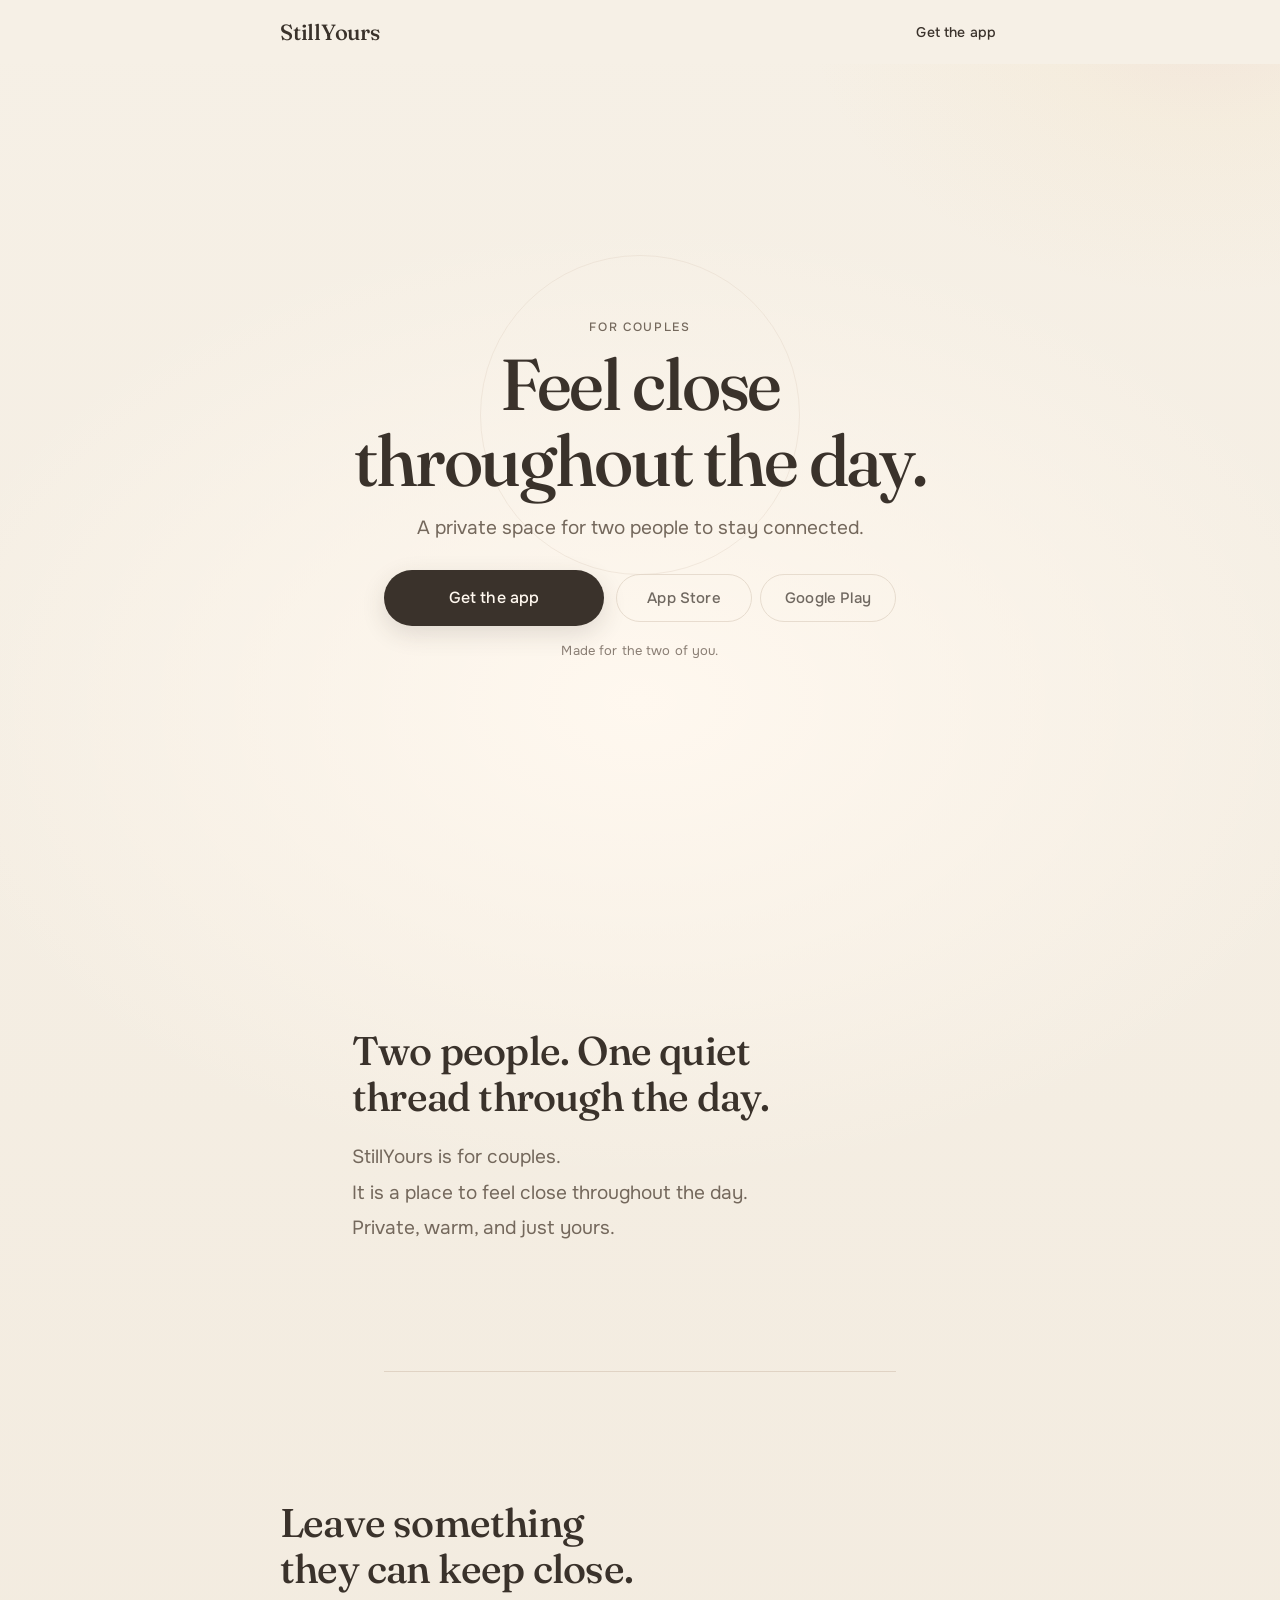
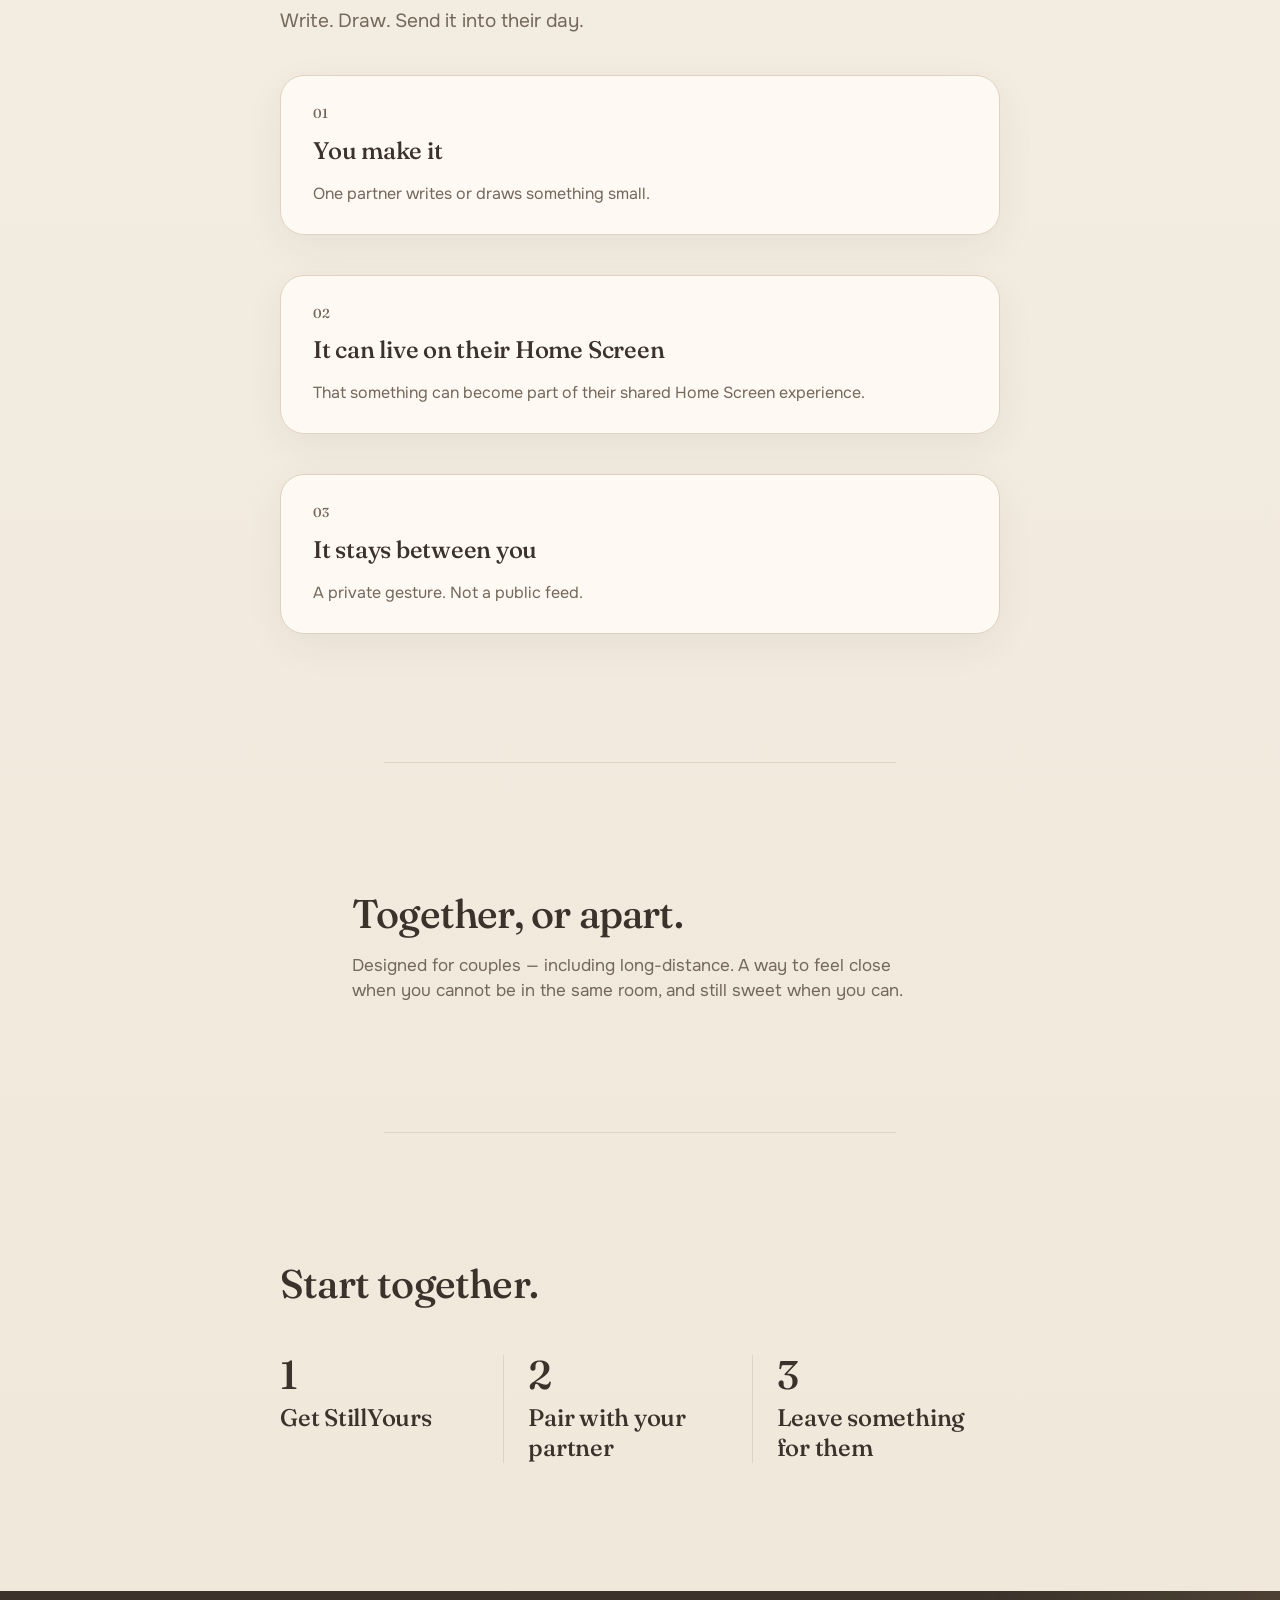
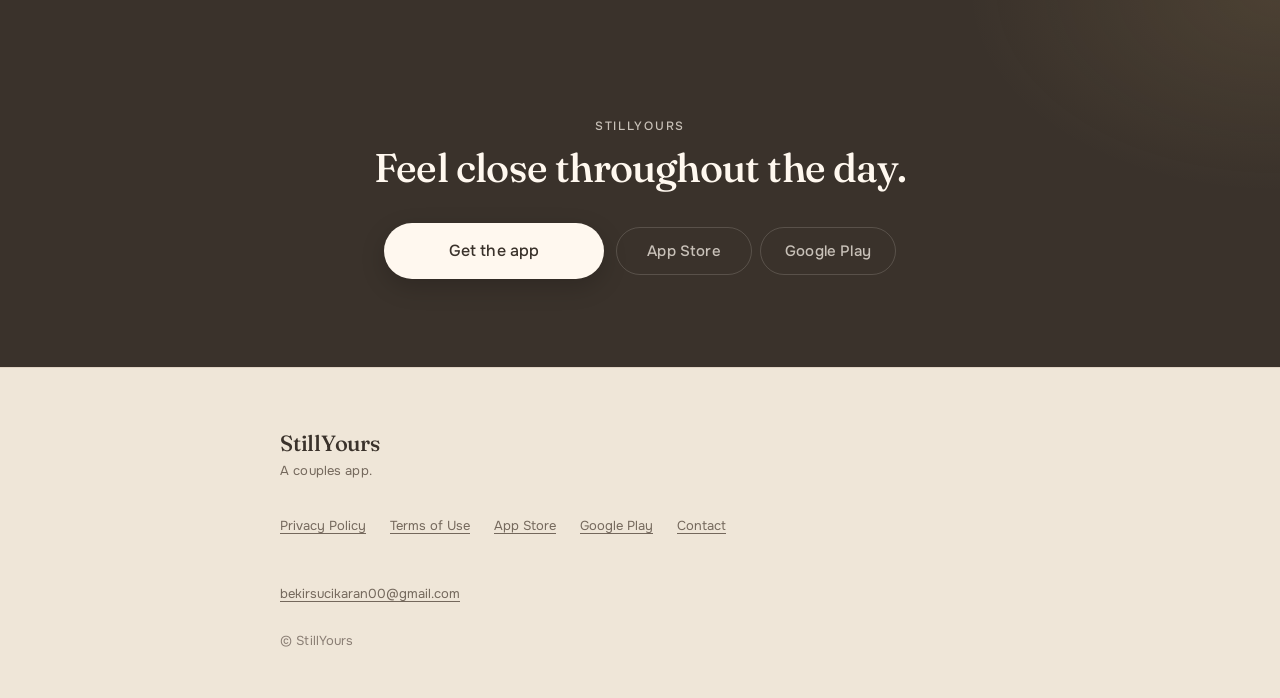
==== index.html @ 68b224dd "Publish the standalone StillYours marketing landing as a static GitHub Pages site. Co-authored-by: C" ====
<!DOCTYPE html>
<html lang="en">
  <head>
    <meta charset="utf-8" />
    <meta
      name="viewport"
      content="width=device-width, initial-scale=1, viewport-fit=cover"
    />
    <title>StillYours — A couples app</title>
    <meta
      name="description"
      content="StillYours is a private space for two people to stay connected throughout the day."
    />
    <link
      rel="canonical"
      href="https://bekirs01.github.io/stillyours-landing/"
    />
    <meta name="robots" content="index,follow" />
    <meta name="theme-color" content="#F6F0E6" />
    <meta property="og:type" content="website" />
    <meta property="og:site_name" content="StillYours" />
    <meta property="og:title" content="StillYours — A couples app" />
    <meta
      property="og:description"
      content="A private space for two people to stay connected throughout the day."
    />
    <meta
      property="og:url"
      content="https://bekirs01.github.io/stillyours-landing/"
    />
    <meta property="og:locale" content="en_US" />
    <meta name="twitter:card" content="summary" />
    <meta name="twitter:title" content="StillYours — A couples app" />
    <meta
      name="twitter:description"
      content="A private space for two people to stay connected throughout the day."
    />
    <link rel="icon" href="data:," />
    <link rel="preconnect" href="https://fonts.googleapis.com" />
    <link rel="preconnect" href="https://fonts.gstatic.com" crossorigin />
    <link
      rel="preload"
      as="style"
      href="https://fonts.googleapis.com/css2?family=Fraunces:opsz,wght@9..144,500;9..144,600&amp;family=Onest:wght@400;500&amp;display=swap"
    />
    <link
      rel="stylesheet"
      href="https://fonts.googleapis.com/css2?family=Fraunces:opsz,wght@9..144,500;9..144,600&amp;family=Onest:wght@400;500&amp;display=swap"
    />
    <link rel="stylesheet" href="./styles.css" />
    <script src="./config.js" defer></script>
    <script src="./script.js" defer></script>
  </head>
  <body>
    <a class="skip-link" href="#main">Skip to content</a>

    <header class="site-header" id="site-header">
      <div class="shell header-inner">
        <a class="wordmark" href="./">StillYours</a>
        <a class="header-cta" id="cta-get-app-header" href="#final-cta"
          >Get the app</a
        >
      </div>
    </header>

    <main id="main">
      <section class="hero" id="hero" aria-labelledby="hero-heading">
        <div class="hero-orbit" aria-hidden="true"></div>
        <div class="shell hero-inner">
          <p class="eyebrow">For couples</p>
          <h1 id="hero-heading">Feel close throughout the day.</h1>
          <p class="hero-support">
            A private space for two people to stay connected.
          </p>
          <div class="hero-cta-cluster">
            <a class="btn btn-primary" id="cta-get-app" href="#final-cta"
              >Get the app</a
            >
            <div class="store-pair" id="hero-store-pair">
              <a
                class="btn btn-store"
                id="cta-app-store"
                data-store="app"
                href="#final-cta"
                aria-label="Download StillYours on the App Store"
                >App Store</a
              >
              <a
                class="btn btn-store"
                id="cta-play-store"
                data-store="play"
                href="#final-cta"
                aria-label="Download StillYours on Google Play"
                >Google Play</a
              >
            </div>
          </div>
          <p class="whisper">Made for the two of you.</p>
        </div>
      </section>

      <section class="section closeness" id="closeness">
        <div class="shell measure">
          <h2>Two people. One quiet thread through the day.</h2>
          <p class="letter-lines">
            <span>StillYours is for couples.</span>
            <span>It is a place to feel close throughout the day.</span>
            <span>Private, warm, and just yours.</span>
          </p>
        </div>
      </section>

      <div class="section-rule" aria-hidden="true"></div>

      <section class="section" id="leaves-a-trace">
        <div class="shell">
          <div class="measure">
            <h2>Leave something they can keep close.</h2>
            <p class="section-support">Write. Draw. Send it into their day.</p>
          </div>
          <div class="card-stack">
            <article class="card">
              <p class="card-index">01</p>
              <h3>You make it</h3>
              <p>One partner writes or draws something small.</p>
            </article>
            <article class="card">
              <p class="card-index">02</p>
              <h3>It can live on their Home Screen</h3>
              <p>
                That something can become part of their shared Home Screen
                experience.
              </p>
            </article>
            <article class="card card-private">
              <p class="card-index">03</p>
              <h3>It stays between you</h3>
              <p>A private gesture. Not a public feed.</p>
            </article>
          </div>
        </div>
      </section>

      <div class="section-rule" aria-hidden="true"></div>

      <section class="section" id="together-or-apart">
        <div class="shell measure">
          <h2>Together, or apart.</h2>
          <p class="section-copy">
            Designed for couples — including long-distance. A way to feel close
            when you cannot be in the same room, and still sweet when you can.
          </p>
        </div>
      </section>

      <div class="section-rule" aria-hidden="true"></div>

      <section class="section" id="start-together">
        <div class="shell">
          <h2>Start together.</h2>
          <ol class="steps">
            <li>
              <span class="step-num">1</span>
              <span class="step-text">Get StillYours</span>
            </li>
            <li>
              <span class="step-num">2</span>
              <span class="step-text">Pair with your partner</span>
            </li>
            <li>
              <span class="step-num">3</span>
              <span class="step-text">Leave something for them</span>
            </li>
          </ol>
        </div>
      </section>

      <section class="final-cta" id="final-cta">
        <div class="shell final-inner">
          <p class="eyebrow eyebrow-on-ink">StillYours</p>
          <h2>Feel close throughout the day.</h2>
          <div class="hero-cta-cluster">
            <a class="btn btn-primary btn-on-ink" id="cta-get-app-final" href="#hero-store-pair"
              >Get the app</a
            >
            <div class="store-pair">
              <a
                class="btn btn-store btn-store-on-ink"
                id="cta-app-store-final"
                data-store="app"
                href="#final-cta"
                aria-label="Download StillYours on the App Store"
                >App Store</a
              >
              <a
                class="btn btn-store btn-store-on-ink"
                id="cta-play-store-final"
                data-store="play"
                href="#final-cta"
                aria-label="Download StillYours on Google Play"
                >Google Play</a
              >
            </div>
          </div>
        </div>
      </section>
    </main>

    <footer class="site-footer" id="site-footer">
      <div class="shell footer-inner">
        <p class="wordmark footer-wordmark">StillYours</p>
        <p class="footer-caption">A couples app.</p>
        <nav class="footer-nav" aria-label="Legal and store">
          <a
            href="https://zsqymapyvbixurbrzjvq.supabase.co/functions/v1/privacy"
            rel="noopener noreferrer"
            >Privacy Policy</a
          >
          <a
            href="https://zsqymapyvbixurbrzjvq.supabase.co/functions/v1/terms"
            rel="noopener noreferrer"
            >Terms of Use</a
          >
          <a
            data-store="app"
            href="#final-cta"
            aria-label="Download StillYours on the App Store"
            >App Store</a
          >
          <a
            data-store="play"
            href="#final-cta"
            aria-label="Download StillYours on Google Play"
            >Google Play</a
          >
          <a href="mailto:bekirsucikaran00@gmail.com">Contact</a>
        </nav>
        <p class="footer-contact">
          <a href="mailto:bekirsucikaran00@gmail.com"
            >bekirsucikaran00@gmail.com</a
          >
        </p>
        <p class="footer-copy">© StillYours</p>
      </div>
    </footer>
  </body>
</html>
---- styles.css ----
/* StillYours landing — typography-led, static, mobile-first. */

:root {
  --paper: #f6f0e6;
  --paper-deep: #efe6d8;
  --paper-light: #fffbf5;
  --ink: #3a322b;
  --ink-soft: #74685c;
  --whisper: #8a7e74;
  --line: #e0d3c4;
  --gold: #e8c27a;
  --clay: #d07e70;
  --sage: #b7c9a8;
  --on-ink: #fff8ef;
  --serif: "Fraunces", "Iowan Old Style", Palatino, "Palatino Linotype", Georgia, serif;
  --sans: "Onest", ui-sans-serif, system-ui, -apple-system, "Segoe UI", sans-serif;
  --shell: 720px;
  --measure: 36em;
  --gutter: 20px;
  --touch: 44px;
}

*,
*::before,
*::after {
  box-sizing: border-box;
}

html {
  color-scheme: only light;
  -webkit-text-size-adjust: 100%;
  text-size-adjust: 100%;
}

html,
body {
  margin: 0;
  padding: 0;
  max-width: 100%;
  overflow-x: hidden;
}

body {
  font-family: var(--sans);
  font-weight: 400;
  font-size: 16px;
  line-height: 1.5;
  color: var(--ink);
  background-color: var(--paper);
  background-image:
    radial-gradient(80vw 52vw at 50% 18%, #fff8ef 0%, rgba(255, 248, 239, 0) 72%),
    radial-gradient(46vw 34vw at 94% 0%, rgba(208, 126, 112, 0.1) 0%, rgba(232, 194, 122, 0.07) 28%, transparent 68%),
    linear-gradient(180deg, var(--paper) 0%, var(--paper-deep) 100%);
  background-attachment: scroll;
  min-height: 100svh;
}

img,
svg {
  max-width: 100%;
}

a {
  color: var(--ink);
}

a:hover {
  color: var(--ink);
}

:focus {
  outline: 2px solid var(--gold);
  outline-offset: 3px;
}

:focus:not(:focus-visible) {
  outline: none;
}

:focus-visible {
  outline: 2px solid var(--gold);
  outline-offset: 3px;
}

.btn-primary:focus-visible,
.btn-on-ink:focus-visible {
  outline: 2px solid var(--gold);
  outline-offset: 3px;
}

.skip-link {
  position: absolute;
  left: var(--gutter);
  top: 8px;
  transform: translateY(-160%);
  background: var(--ink);
  color: var(--on-ink);
  padding: 8px 12px;
  z-index: 30;
  font-family: var(--sans);
  font-size: 14px;
  font-weight: 500;
  text-decoration: none;
  border-radius: 999px;
}

.skip-link:focus,
.skip-link:focus-visible {
  transform: none;
}

.shell {
  width: min(100% - (var(--gutter) * 2), var(--shell));
  margin-inline: auto;
}

.measure {
  max-width: var(--measure);
}

.site-header {
  position: sticky;
  top: 0;
  z-index: 10;
  height: calc(56px + env(safe-area-inset-top, 0px));
  padding-top: env(safe-area-inset-top, 0px);
  background: var(--paper);
  border-bottom: 1px solid transparent;
}

html.is-scrolled .site-header {
  border-bottom-color: rgba(224, 211, 196, 0.4);
}

.header-inner {
  display: flex;
  align-items: center;
  justify-content: space-between;
  height: 56px;
}

.wordmark {
  font-family: var(--serif);
  font-weight: 500;
  font-size: 20px;
  line-height: 1;
  letter-spacing: -0.01em;
  color: var(--ink);
  text-decoration: none;
  font-optical-sizing: auto;
}

.header-cta {
  display: inline-flex;
  align-items: center;
  justify-content: center;
  min-height: var(--touch);
  min-width: var(--touch);
  padding: 8px 4px;
  font-family: var(--sans);
  font-size: 14px;
  font-weight: 500;
  letter-spacing: 0.01em;
  color: var(--ink);
  text-decoration: none;
}

.header-cta:hover {
  text-decoration: underline;
  text-underline-offset: 4px;
}

.hero {
  position: relative;
  display: flex;
  align-items: center;
  justify-content: center;
  min-height: max(560px, calc(100svh - 56px - env(safe-area-inset-top, 0px)));
  padding-top: 32px;
  padding-bottom: max(24px, env(safe-area-inset-bottom));
}

.hero-orbit {
  position: absolute;
  width: 320px;
  height: 320px;
  left: calc(50% - 160px);
  top: calc(42% - 160px);
  border: 1px solid rgba(224, 211, 196, 0.4);
  border-radius: 50%;
  pointer-events: none;
  z-index: 0;
}

.hero-inner {
  position: relative;
  z-index: 1;
  max-width: 22.5rem;
  text-align: center;
}

.eyebrow {
  margin: 0 0 12px;
  font-family: var(--sans);
  font-size: 12px;
  font-weight: 500;
  line-height: 1.2;
  letter-spacing: 0.14em;
  text-transform: uppercase;
  color: var(--ink-soft);
}

.hero h1 {
  margin: 0;
  font-family: var(--serif);
  font-weight: 500;
  font-size: 40px;
  line-height: 1.06;
  letter-spacing: -0.03em;
  font-optical-sizing: auto;
  text-wrap: balance;
}

.hero-support {
  margin: 16px 0 0;
  font-size: 17px;
  line-height: 1.45;
  color: var(--ink-soft);
}

.hero-cta-cluster {
  display: flex;
  flex-direction: column;
  align-items: stretch;
  gap: 10px;
  margin-top: 28px;
}

.btn {
  display: inline-flex;
  align-items: center;
  justify-content: center;
  min-height: 48px;
  padding: 12px 20px;
  border-radius: 999px;
  text-decoration: none;
  font-family: var(--sans);
  font-size: 16px;
  font-weight: 500;
  letter-spacing: 0.01em;
  border: 1px solid transparent;
  text-align: center;
  touch-action: manipulation;
}

.btn-primary {
  min-height: 52px;
  width: 100%;
  background: var(--ink);
  color: var(--on-ink);
  box-shadow: 0 8px 24px rgba(58, 50, 43, 0.14);
}

.btn-primary:hover,
.btn-primary:focus-visible {
  color: var(--on-ink);
}

.btn-primary:active {
  background: #2e2822;
}

.btn-on-ink {
  background: var(--on-ink);
  color: var(--ink);
  box-shadow: 0 8px 24px rgba(0, 0, 0, 0.18);
}

.btn-on-ink:hover,
.btn-on-ink:focus-visible {
  color: var(--ink);
}

.btn-on-ink:active {
  background: #efe6d8;
}

.btn-store {
  background: transparent;
  color: var(--ink);
  border-color: var(--line);
  font-size: 15px;
  min-height: 48px;
}

.btn-store:hover,
.btn-store:focus-visible {
  color: var(--ink);
  border-color: var(--ink);
}

.btn-store-on-ink {
  color: var(--on-ink);
  border-color: rgba(255, 248, 239, 0.22);
}

.btn-store-on-ink:hover,
.btn-store-on-ink:focus-visible {
  color: var(--on-ink);
  border-color: rgba(255, 248, 239, 0.55);
}

.btn[aria-disabled="true"] {
  cursor: not-allowed;
  opacity: 0.72;
}

.store-pair {
  display: grid;
  grid-template-columns: 1fr 1fr;
  gap: 8px;
  width: 100%;
}

.whisper {
  margin: 16px 0 0;
  font-size: 13px;
  line-height: 1.4;
  letter-spacing: 0.01em;
  color: var(--whisper);
}

.section {
  padding: 88px 0;
}

.section h2,
.final-cta h2 {
  margin: 0;
  font-family: var(--serif);
  font-weight: 500;
  font-size: 30px;
  line-height: 1.15;
  letter-spacing: -0.02em;
  font-optical-sizing: auto;
  text-wrap: balance;
}

.section-support {
  margin: 16px 0 0;
  font-size: 17px;
  line-height: 1.45;
  color: var(--ink-soft);
}

.section-copy {
  margin: 16px 0 0;
  font-size: 16px;
  line-height: 1.5;
  color: var(--ink-soft);
  max-width: 45em;
}

.letter-lines {
  margin: 24px 0 0;
  font-size: 17px;
  line-height: 1.45;
  color: var(--ink-soft);
}

.letter-lines span {
  display: block;
}

.letter-lines span + span {
  margin-top: 8px;
}

.section-rule {
  width: min(40%, var(--shell));
  height: 1px;
  margin: 0 auto;
  background: var(--line);
}

.card-stack {
  display: flex;
  flex-direction: column;
  gap: 40px;
  margin-top: 40px;
}

.card {
  background: rgba(255, 251, 245, 0.92);
  border: 1px solid var(--line);
  border-radius: 24px;
  padding: 24px;
  box-shadow: 0 12px 40px rgba(58, 50, 43, 0.06);
}

.card-private {
  border-color: color-mix(in srgb, var(--line) 85%, var(--sage) 15%);
}

.card-index {
  margin: 0;
  font-family: var(--serif);
  font-size: 13px;
  font-weight: 500;
  color: var(--ink-soft);
}

.card h3 {
  margin: 12px 0 0;
  font-family: var(--serif);
  font-weight: 500;
  font-size: 22px;
  line-height: 1.25;
  letter-spacing: -0.01em;
}

.card p:not(.card-index) {
  margin: 16px 0 0;
  font-size: 16px;
  line-height: 1.5;
  color: var(--ink-soft);
}

.steps {
  list-style: none;
  margin: 40px 0 0;
  padding: 0;
  display: flex;
  flex-direction: column;
  gap: 32px;
}

.steps li {
  display: flex;
  flex-direction: column;
  gap: 8px;
}

.step-num {
  font-family: var(--serif);
  font-size: 40px;
  font-weight: 500;
  line-height: 1;
  letter-spacing: -0.03em;
  color: var(--ink);
}

.step-text {
  font-family: var(--serif);
  font-size: 22px;
  font-weight: 500;
  line-height: 1.25;
  letter-spacing: -0.01em;
}

.final-cta {
  background:
    radial-gradient(28rem 18rem at 100% 0%, rgba(232, 194, 122, 0.1), transparent 70%),
    var(--ink);
  color: var(--on-ink);
  padding: 88px 0 64px;
}

.final-inner {
  max-width: 22.5rem;
  text-align: center;
}

.eyebrow-on-ink {
  color: rgba(255, 248, 239, 0.72);
}

.final-cta h2 {
  color: var(--on-ink);
}

.final-cta .hero-cta-cluster {
  margin-top: 32px;
}

.site-footer {
  background: var(--paper-deep);
  border-top: 1px solid var(--line);
  padding: 64px 0 calc(48px + env(safe-area-inset-bottom));
}

.footer-inner {
  display: flex;
  flex-direction: column;
  align-items: flex-start;
  text-align: left;
}

.footer-wordmark {
  margin: 0;
}

.footer-caption {
  margin: 8px 0 0;
  font-size: 13px;
  line-height: 1.4;
  letter-spacing: 0.01em;
  color: var(--ink-soft);
}

.footer-nav {
  display: flex;
  flex-direction: column;
  gap: 8px;
  margin-top: 24px;
}

.footer-nav a,
.footer-contact a {
  color: var(--ink-soft);
  text-decoration: underline;
  text-underline-offset: 3px;
  font-size: 13px;
  line-height: 1.4;
  min-height: var(--touch);
  display: inline-flex;
  align-items: center;
}

.footer-nav a:hover,
.footer-contact a:hover {
  color: var(--ink);
}

.footer-contact {
  margin: 24px 0 0;
}

.footer-copy {
  margin: 16px 0 0;
  font-size: 13px;
  line-height: 1.4;
  letter-spacing: 0.01em;
  color: var(--whisper);
}

.legal-page {
  padding: 64px 0 88px;
}

.legal-page h1 {
  margin: 0 0 16px;
  font-family: var(--serif);
  font-weight: 500;
  font-size: 30px;
  line-height: 1.15;
  letter-spacing: -0.02em;
}

.legal-page p {
  max-width: var(--measure);
  color: var(--ink-soft);
  font-size: 16px;
  line-height: 1.5;
}

.legal-page a {
  color: var(--ink);
  text-decoration: underline;
  text-underline-offset: 3px;
}

@media (max-height: 700px) {
  .whisper {
    display: none;
  }

  .hero {
    min-height: calc(100svh - 56px);
    padding-top: 24px;
  }
}

@media (max-height: 620px) {
  .hero .store-pair {
    display: none;
  }
}

@media (max-width: 389px) {
  .hero-orbit {
    width: 280px;
    height: 280px;
    left: calc(50% - 140px);
    top: calc(42% - 140px);
  }
}

@media (min-width: 390px) {
  .hero h1 {
    font-size: 42px;
    line-height: 1.06;
  }
}

@media (min-width: 768px) {
  :root {
    --gutter: 32px;
    --shell: 640px;
  }

  .hero-inner,
  .final-inner {
    max-width: 36rem;
  }

  .section {
    padding: 96px 0;
  }
}

@media (min-width: 1024px) {
  :root {
    --shell: 720px;
  }

  .site-header {
    height: calc(64px + env(safe-area-inset-top, 0px));
  }

  .header-inner {
    height: 64px;
  }

  .wordmark,
  .footer-wordmark {
    font-size: 22px;
  }

  .hero {
    min-height: max(560px, calc(100svh - 64px - env(safe-area-inset-top, 0px)));
    padding-top: 40px;
  }

  .hero h1 {
    font-size: 72px;
    line-height: 1.06;
    letter-spacing: -0.03em;
  }

  .hero-support,
  .section-support,
  .letter-lines {
    font-size: 19px;
  }

  .section-copy {
    font-size: 17px;
  }

  .section h2,
  .final-cta h2,
  .legal-page h1 {
    font-size: 40px;
  }

  .card {
    padding: 28px 32px;
  }

  .card h3,
  .step-text {
    font-size: 24px;
  }

  .hero-cta-cluster {
    flex-direction: row;
    flex-wrap: wrap;
    align-items: center;
    justify-content: center;
    gap: 12px;
  }

  .btn-primary {
    width: auto;
    min-width: 220px;
    min-height: 56px;
  }

  .store-pair {
    width: auto;
    min-width: 280px;
  }

  .section {
    padding: 128px 0;
  }

  .final-cta {
    padding: 128px 0 88px;
  }

  .final-inner {
    max-width: 40rem;
  }

  .steps {
    flex-direction: row;
    gap: 0;
    margin-top: 48px;
  }

  .steps li {
    flex: 1;
    padding: 0 24px;
    border-left: 1px solid var(--line);
  }

  .steps li:first-child {
    padding-left: 0;
    border-left: 0;
  }

  .footer-nav {
    flex-direction: row;
    flex-wrap: wrap;
    gap: 8px 24px;
  }
}

@media (prefers-reduced-motion: reduce) {
  html:focus-within {
    scroll-behavior: auto;
  }

  .skip-link {
    transform: none;
    clip: rect(0, 0, 0, 0);
    clip-path: inset(50%);
    width: 1px;
    height: 1px;
    overflow: hidden;
    white-space: nowrap;
  }

  .skip-link:focus,
  .skip-link:focus-visible {
    clip: auto;
    clip-path: none;
    width: auto;
    height: auto;
    overflow: visible;
    white-space: normal;
  }
}
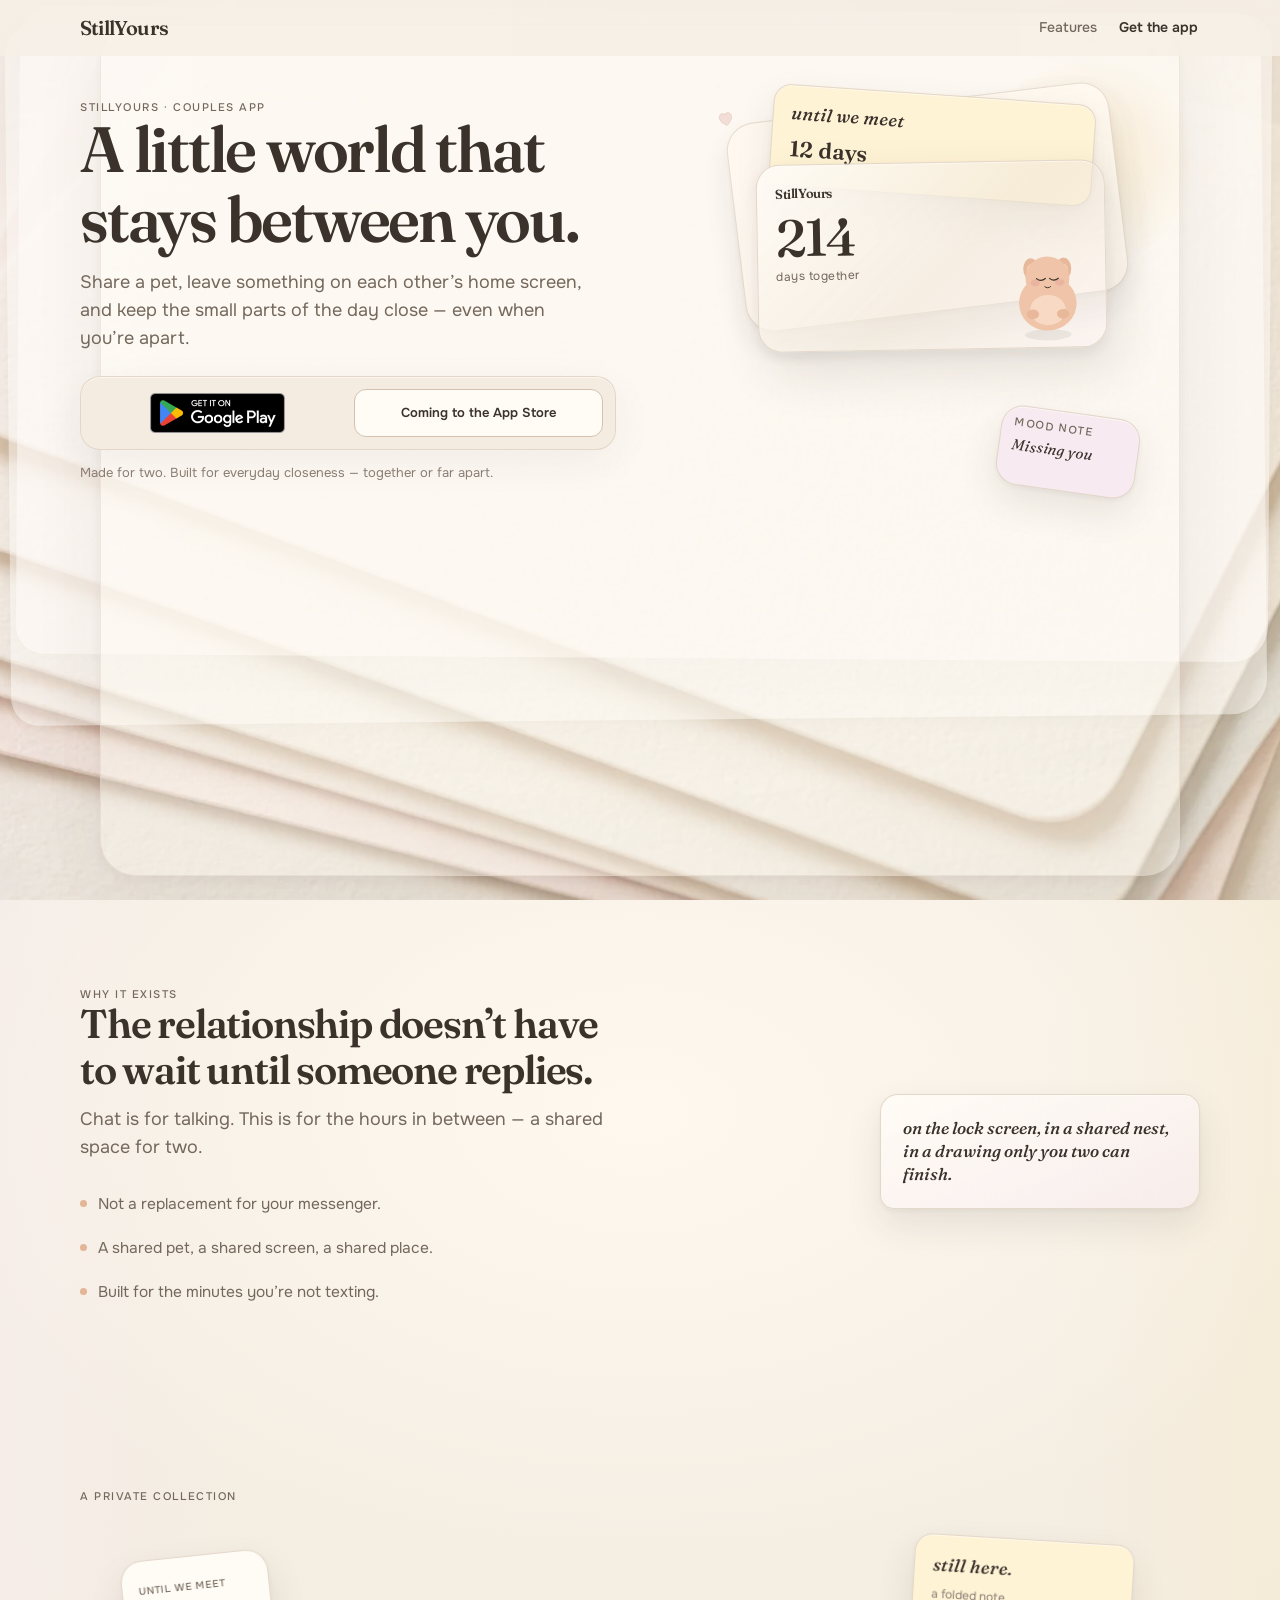
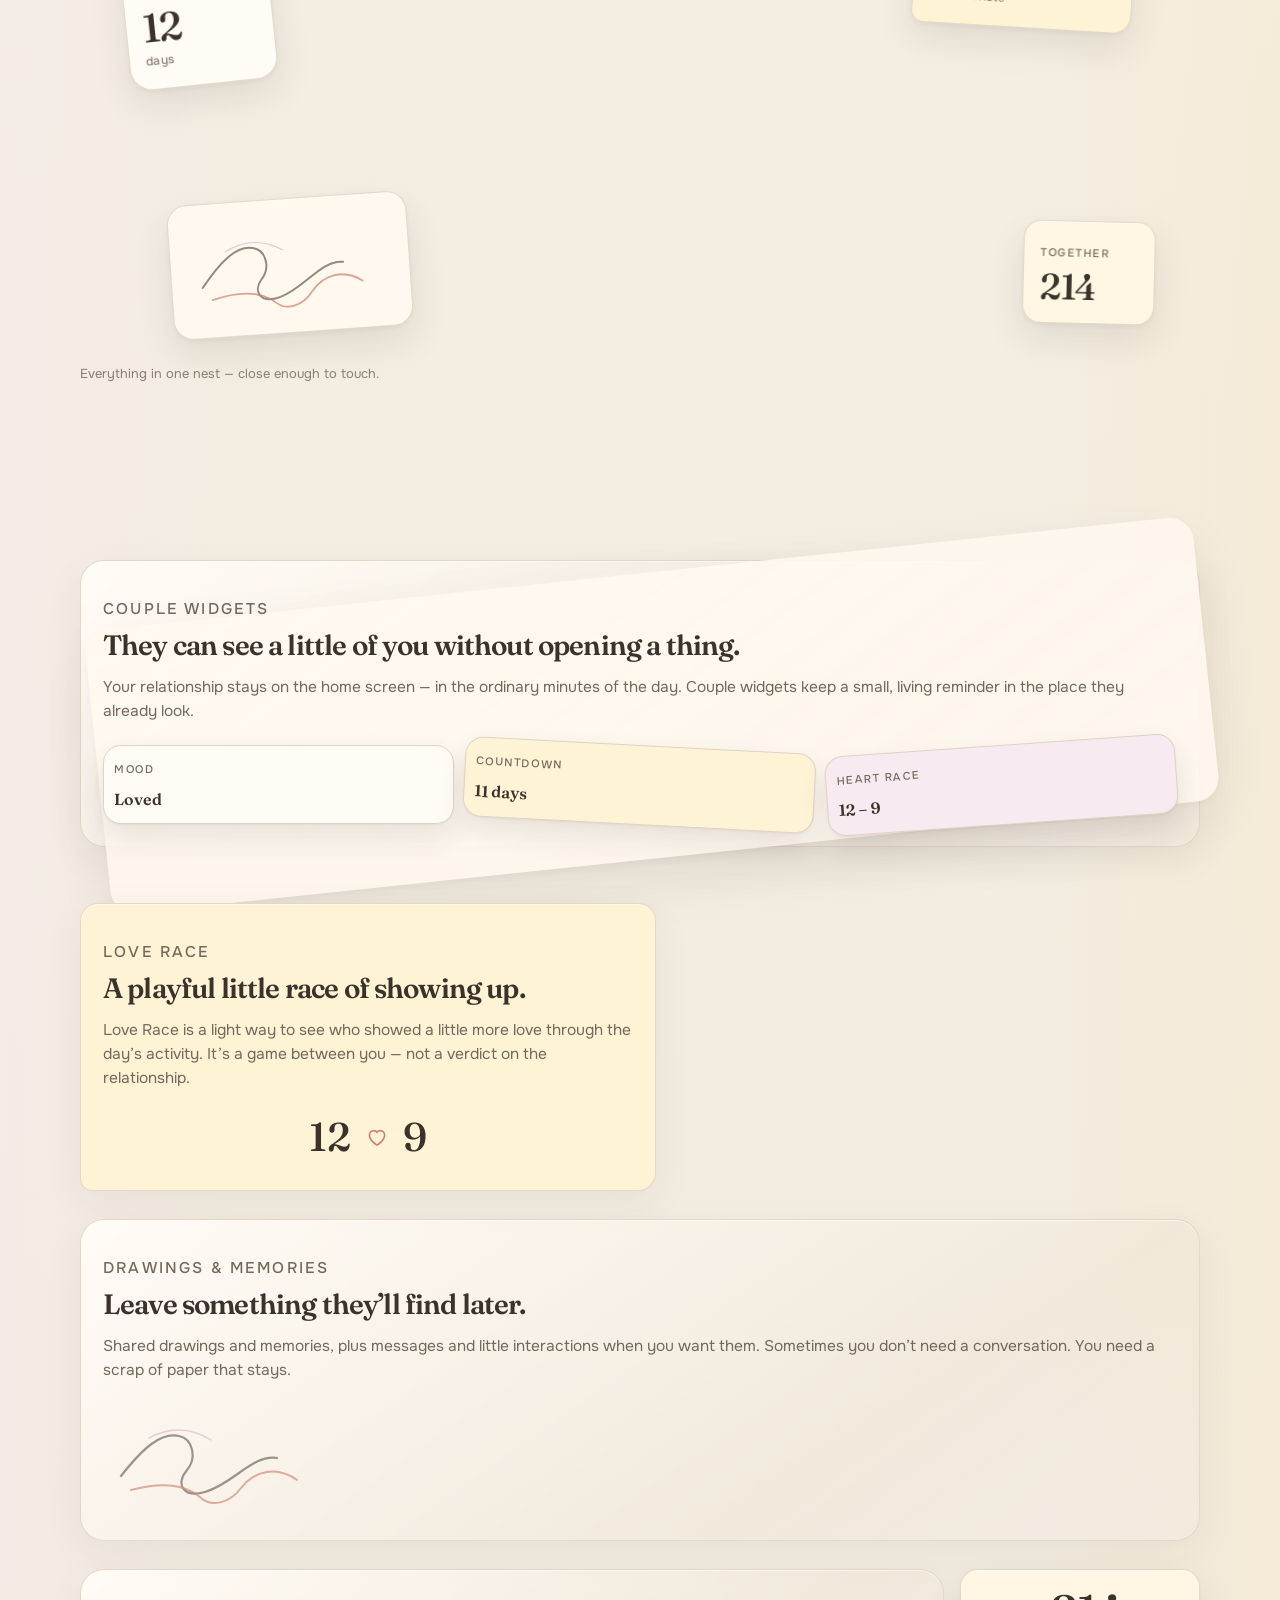
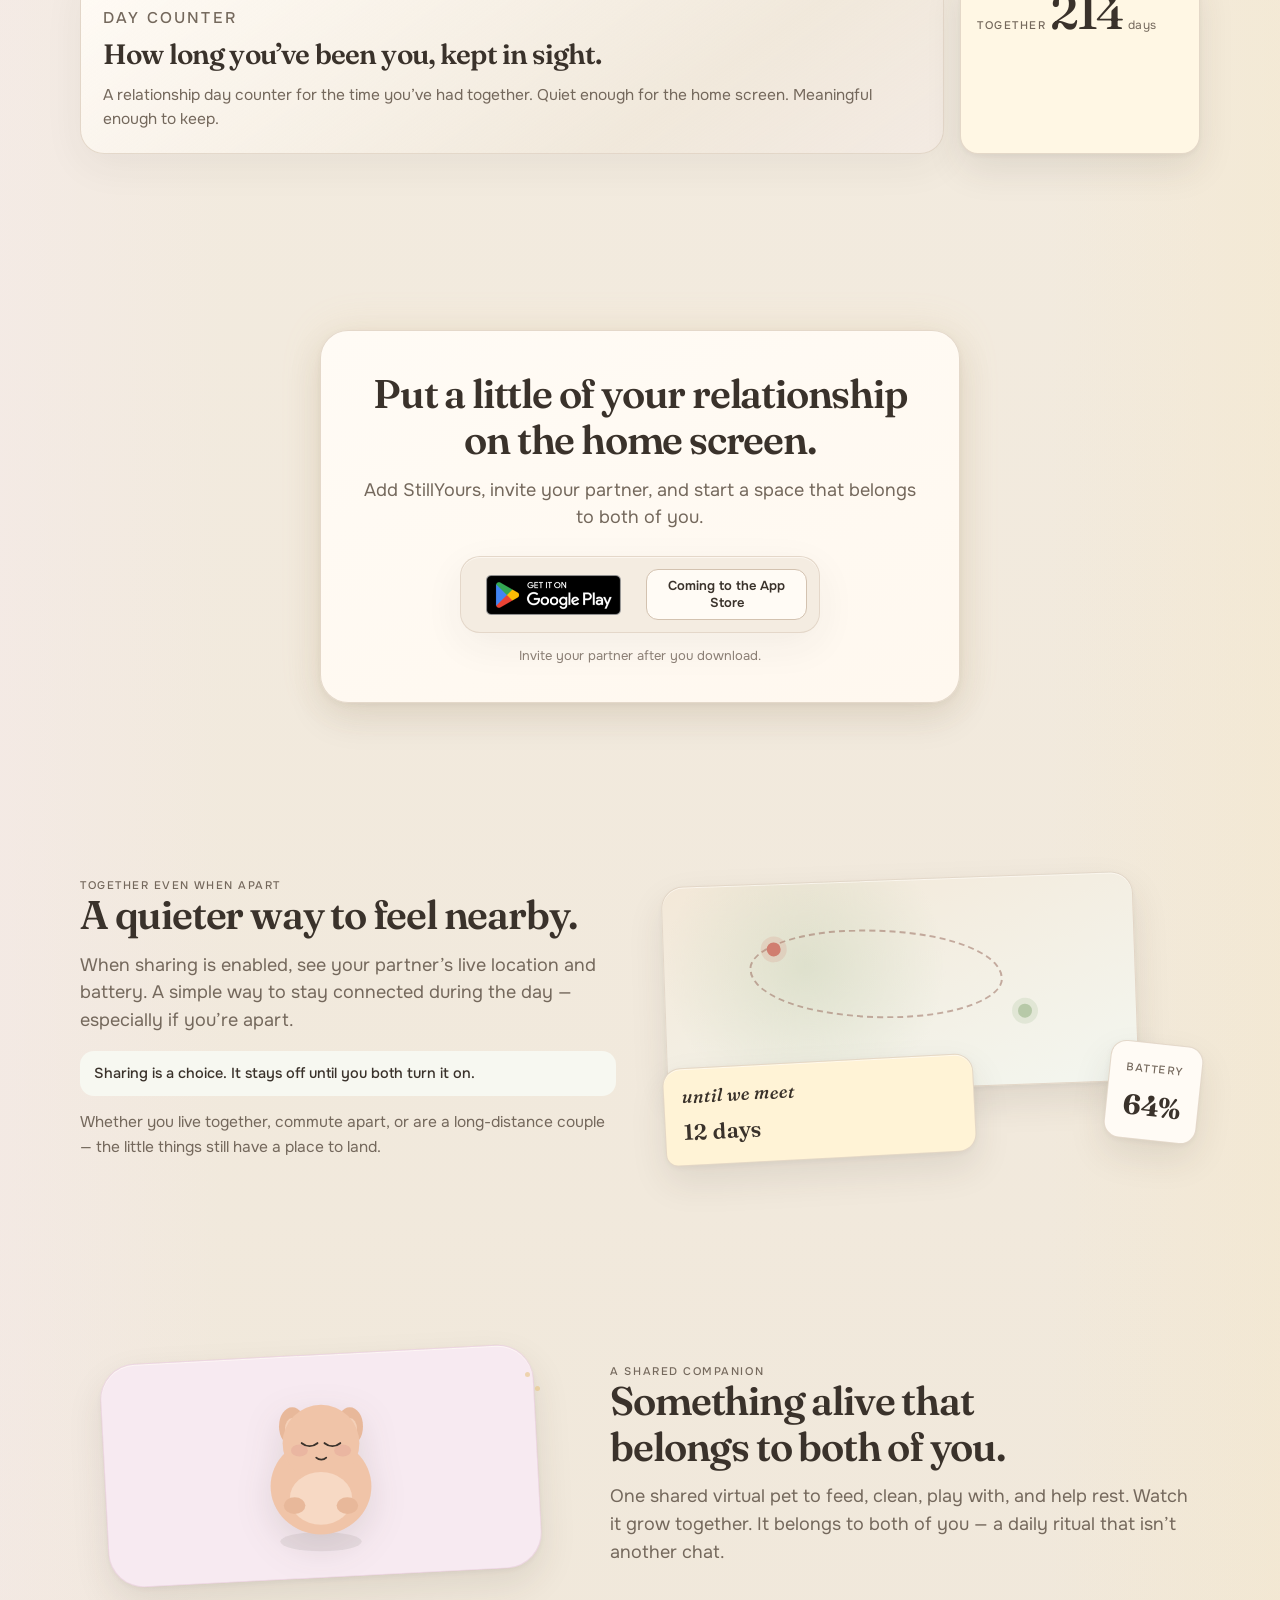
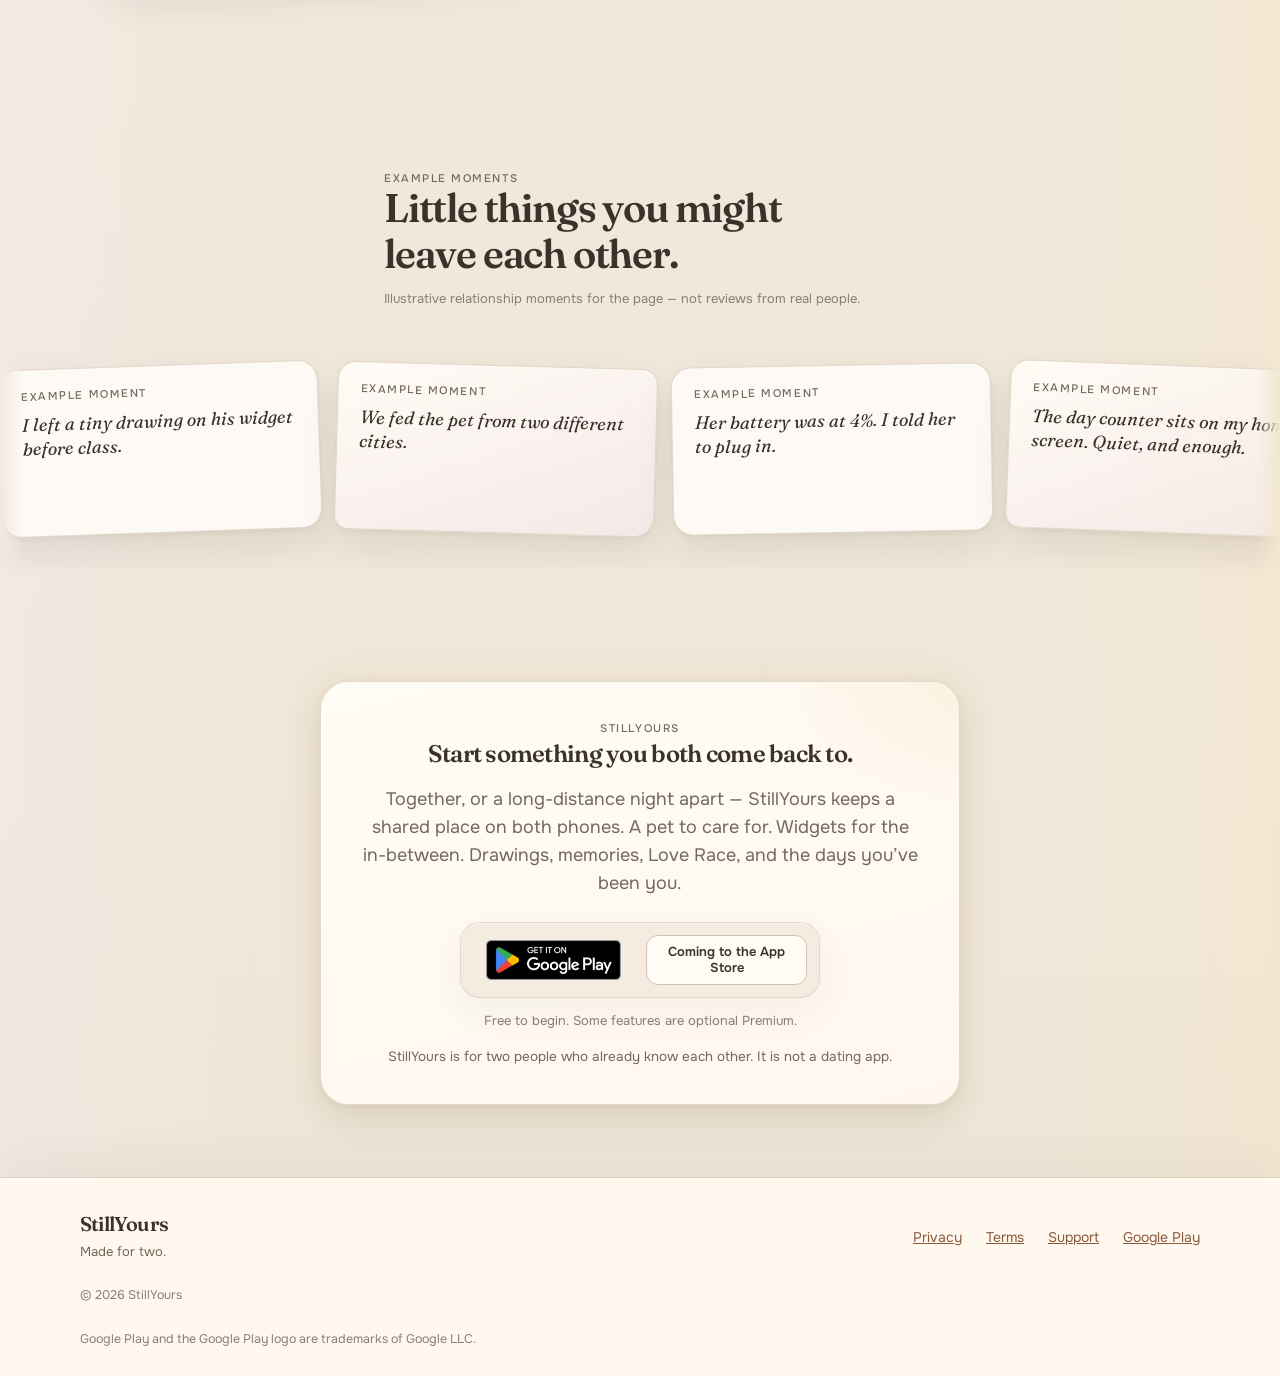
==== commit 0d9ddcd1: "Redesign the StillYours landing as a paper-nest conversion page. Give social visitors a dimensional " ====
--- a/index.html
+++ b/index.html
@@ -6,10 +6,10 @@
       name="viewport"
       content="width=device-width, initial-scale=1, viewport-fit=cover"
     />
-    <title>StillYours — A couples app</title>
+    <title>StillYours — A couples app beyond the chat</title>
     <meta
       name="description"
-      content="StillYours is a private space for two people to stay connected throughout the day."
+      content="StillYours is a couples app for the hours between messages. Share a pet, couple widgets, drawings, memories, Love Race, and a quieter sense of closeness — together or apart."
     />
     <link
       rel="canonical"
@@ -19,33 +19,49 @@
     <meta name="theme-color" content="#F6F0E6" />
     <meta property="og:type" content="website" />
     <meta property="og:site_name" content="StillYours" />
-    <meta property="og:title" content="StillYours — A couples app" />
+    <meta
+      property="og:title"
+      content="StillYours — A little world that stays between you"
+    />
     <meta
       property="og:description"
-      content="A private space for two people to stay connected throughout the day."
+      content="A couples app for the hours between messages. Shared pet, widgets, drawings, and closeness — even when you’re apart."
     />
     <meta
       property="og:url"
       content="https://bekirs01.github.io/stillyours-landing/"
     />
+    <meta
+      property="og:image"
+      content="https://bekirs01.github.io/stillyours-landing/assets/visual/share/og.jpg"
+    />
+    <meta property="og:image:width" content="1200" />
+    <meta property="og:image:height" content="630" />
     <meta property="og:locale" content="en_US" />
-    <meta name="twitter:card" content="summary" />
-    <meta name="twitter:title" content="StillYours — A couples app" />
+    <meta name="twitter:card" content="summary_large_image" />
+    <meta
+      name="twitter:title"
+      content="StillYours — A couples app beyond the chat"
+    />
     <meta
       name="twitter:description"
-      content="A private space for two people to stay connected throughout the day."
-    />
-    <link rel="icon" href="data:," />
+      content="Share a pet. Leave something on their home screen. Stay close in the small parts of the day."
+    />
+    <meta
+      name="twitter:image"
+      content="https://bekirs01.github.io/stillyours-landing/assets/visual/share/og.jpg"
+    />
+    <link rel="icon" href="./assets/visual/svg/favicon.svg" type="image/svg+xml" />
     <link rel="preconnect" href="https://fonts.googleapis.com" />
     <link rel="preconnect" href="https://fonts.gstatic.com" crossorigin />
     <link
       rel="preload"
       as="style"
-      href="https://fonts.googleapis.com/css2?family=Fraunces:opsz,wght@9..144,500;9..144,600&amp;family=Onest:wght@400;500&amp;display=swap"
+      href="https://fonts.googleapis.com/css2?family=Fraunces:ital,opsz,wght@0,9..144,500;0,9..144,600;1,9..144,500&amp;family=Onest:wght@400;500;600&amp;display=swap"
     />
     <link
       rel="stylesheet"
-      href="https://fonts.googleapis.com/css2?family=Fraunces:opsz,wght@9..144,500;9..144,600&amp;family=Onest:wght@400;500&amp;display=swap"
+      href="https://fonts.googleapis.com/css2?family=Fraunces:ital,opsz,wght@0,9..144,500;0,9..144,600;1,9..144,500&amp;family=Onest:wght@400;500;600&amp;display=swap"
     />
     <link rel="stylesheet" href="./styles.css" />
     <script src="./config.js" defer></script>
@@ -54,194 +70,513 @@
   <body>
     <a class="skip-link" href="#main">Skip to content</a>
 
+    <div class="paper-room" aria-hidden="true">
+      <div class="paper-field"></div>
+      <div class="paper-sheet paper-sheet--under paper-sheet--blush"></div>
+      <div class="paper-sheet paper-sheet--under paper-sheet--mist"></div>
+      <div class="paper-sheet paper-sheet--main"></div>
+      <div class="paper-grain"></div>
+      <div class="paper-vignette"></div>
+    </div>
+
     <header class="site-header" id="site-header">
       <div class="shell header-inner">
         <a class="wordmark" href="./">StillYours</a>
-        <a class="header-cta" id="cta-get-app-header" href="#final-cta"
-          >Get the app</a
+        <nav class="header-nav" aria-label="Page">
+          <a class="header-link" href="#features">Features</a>
+          <a class="header-cta" id="cta-get-app-header" href="#download"
+            >Get the app</a
+          >
+        </nav>
+      </div>
+    </header>
+
+    <main id="main">
+      <section class="hero" id="hero" aria-labelledby="hero-heading">
+        <div class="shell hero-grid">
+          <div class="hero-copy">
+            <p class="eyebrow">StillYours · Couples app</p>
+            <h1 id="hero-heading">A little world that stays between you.</h1>
+            <p class="hero-support">
+              Share a pet, leave something on each other’s home screen, and keep
+              the small parts of the day close — even when you’re apart.
+            </p>
+
+            <div class="store-tray cta-slip" id="download">
+              <a
+                class="store-play"
+                data-store="play"
+                data-cta-id="hero"
+                href="https://play.google.com/store/apps/details?id=com.bekirsucikaran.our_child"
+              >
+                <img
+                  src="./assets/stores/google-play-badge.png"
+                  alt="Get it on Google Play"
+                  width="135"
+                  height="40"
+                  decoding="async"
+                />
+              </a>
+              <a
+                class="store-apple"
+                data-store="app"
+                data-cta-id="hero"
+                hidden
+                >Download on the App Store</a
+              >
+              <p class="store-soon" data-store-soon>
+                <span class="store-soon-title">Coming to the App Store</span>
+                <span class="store-soon-hint">iPhone version is on the way.</span>
+              </p>
+            </div>
+            <p class="whisper">
+              Made for two. Built for everyday closeness — together or far
+              apart.
+            </p>
+          </div>
+
+          <div class="sculpture" aria-hidden="true">
+            <div class="sculpture-glow"></div>
+            <div class="paper-obj sheet-back"></div>
+            <div class="paper-obj sheet-mid paper-float">
+              <p class="hand">until we meet</p>
+              <p class="mid-count">12 days</p>
+            </div>
+            <div class="paper-obj sheet-front">
+              <p class="tiny-mark">StillYours</p>
+              <p class="days-num">214</p>
+              <p class="days-label">days together</p>
+              <img
+                class="companion-sit"
+                src="./assets/visual/svg/companion.svg"
+                alt=""
+                width="88"
+                height="94"
+              />
+            </div>
+            <div class="paper-obj chip-widget paper-float paper-float-slow">
+              <span class="chip-kicker">Mood Note</span>
+              <span class="chip-word">Missing you</span>
+            </div>
+            <div class="paper-obj float-heart">
+              <img src="./assets/visual/svg/heart-paper.svg" alt="" width="22" height="22" />
+            </div>
+          </div>
+        </div>
+      </section>
+
+      <section class="section value" id="value" aria-labelledby="value-heading">
+        <div class="shell value-grid">
+          <div class="value-copy reveal">
+            <p class="kicker">Why it exists</p>
+            <h2 id="value-heading">The relationship doesn’t have to wait until someone replies.</h2>
+            <p class="lead">
+              Chat is for talking. This is for the hours in between — a shared
+              space for two.
+            </p>
+            <ul class="diff-lines">
+              <li>Not a replacement for your messenger.</li>
+              <li>A shared pet, a shared screen, a shared place.</li>
+              <li>Built for the minutes you’re not texting.</li>
+            </ul>
+          </div>
+          <aside class="card-love reveal" aria-hidden="true">
+            <p class="hand">on the lock screen, in a shared nest, in a drawing only you two can finish.</p>
+          </aside>
+        </div>
+      </section>
+
+      <section class="section story" id="story" aria-labelledby="story-heading">
+        <div class="shell">
+          <p class="kicker reveal">A private collection</p>
+          <h2 class="visually-hidden" id="story-heading">
+            Product moments from the shared nest
+          </h2>
+          <div class="desk" aria-hidden="true">
+            <article class="desk-widget card-widget">
+              <span class="chip-kicker">Until we meet</span>
+              <span class="days-num desk-num">12</span>
+              <span class="days-label">days</span>
+            </article>
+            <article class="desk-note">
+              <p class="hand">still here.</p>
+              <p class="desk-source">a folded note</p>
+            </article>
+            <article class="desk-draw">
+              <img src="./assets/visual/svg/draw-scrap.svg" alt="" width="200" height="110" />
+            </article>
+            <article class="desk-days card-counter">
+              <span class="chip-kicker">together</span>
+              <span class="days-num">214</span>
+            </article>
+          </div>
+          <p class="caption reveal">Everything in one nest — close enough to touch.</p>
+        </div>
+      </section>
+
+      <section class="section features" id="features">
+        <div class="shell features-flow">
+          <article class="card-feature card-stack-well reveal">
+            <p class="card-kicker">Couple widgets</p>
+            <h2>They can see a little of you without opening a thing.</h2>
+            <p>
+              Your relationship stays on the home screen — in the ordinary
+              minutes of the day. Couple widgets keep a small, living reminder
+              in the place they already look.
+            </p>
+            <div class="widget-row" aria-hidden="true">
+              <div class="mini-chip">
+                <span class="chip-kicker">Mood</span>
+                <strong>Loved</strong>
+              </div>
+              <div class="mini-chip mini-chip--tilt">
+                <span class="chip-kicker">Countdown</span>
+                <strong>11 days</strong>
+              </div>
+              <div class="mini-chip mini-chip--race">
+                <span class="chip-kicker">Heart Race</span>
+                <strong>12 – 9</strong>
+              </div>
+            </div>
+          </article>
+
+          <article class="card-scrap reveal">
+            <p class="card-kicker">Love Race</p>
+            <h2>A playful little race of showing up.</h2>
+            <p>
+              Love Race is a light way to see who showed a little more love
+              through the day’s activity. It’s a game between you — not a
+              verdict on the relationship.
+            </p>
+            <div class="race-art" aria-hidden="true">
+              <span>12</span>
+              <img src="./assets/visual/svg/heart-stroke.svg" alt="" width="28" height="28" />
+              <span>9</span>
+            </div>
+          </article>
+
+          <article class="card-feature card-letter reveal">
+            <p class="card-kicker">Drawings &amp; memories</p>
+            <h2>Leave something they’ll find later.</h2>
+            <p>
+              Shared drawings and memories, plus messages and little
+              interactions when you want them. Sometimes you don’t need a
+              conversation. You need a scrap of paper that stays.
+            </p>
+            <img
+              class="draw-peek"
+              src="./assets/visual/svg/draw-scrap.svg"
+              alt=""
+              width="220"
+              height="120"
+              aria-hidden="true"
+            />
+          </article>
+
+          <div class="slip-row">
+            <article class="card-slip reveal">
+              <p class="card-kicker">Day counter</p>
+              <h2>How long you’ve been you, kept in sight.</h2>
+              <p>
+                A relationship day counter for the time you’ve had together.
+                Quiet enough for the home screen. Meaningful enough to keep.
+              </p>
+            </article>
+            <aside class="card-counter reveal" aria-hidden="true">
+              <span class="chip-kicker">together</span>
+              <span class="days-num">214</span>
+              <span class="days-label">days</span>
+            </aside>
+          </div>
+        </div>
+      </section>
+
+      <section class="section mid-cta" id="mid-cta" aria-labelledby="mid-heading">
+        <div class="shell">
+          <div class="letter-sheet reveal">
+            <h2 id="mid-heading">
+              Put a little of your relationship on the home screen.
+            </h2>
+            <p class="lead">
+              Add StillYours, invite your partner, and start a space that
+              belongs to both of you.
+            </p>
+            <div class="store-tray">
+              <a
+                class="store-play"
+                data-store="play"
+                data-cta-id="mid"
+                href="https://play.google.com/store/apps/details?id=com.bekirsucikaran.our_child"
+              >
+                <img
+                  src="./assets/stores/google-play-badge.png"
+                  alt="Get it on Google Play"
+                  width="135"
+                  height="40"
+                  loading="lazy"
+                  decoding="async"
+                />
+              </a>
+              <a
+                class="store-apple"
+                data-store="app"
+                data-cta-id="mid"
+                hidden
+                >Download on the App Store</a
+              >
+              <p class="store-soon" data-store-soon>
+                <span class="store-soon-title">Coming to the App Store</span>
+              </p>
+            </div>
+            <p class="whisper">Invite your partner after you download.</p>
+          </div>
+        </div>
+      </section>
+
+      <section class="section distance" id="distance" aria-labelledby="distance-heading">
+        <div class="shell distance-grid">
+          <div class="distance-copy reveal">
+            <p class="kicker">Together even when apart</p>
+            <h2 id="distance-heading">A quieter way to feel nearby.</h2>
+            <p class="lead">
+              When sharing is enabled, see your partner’s live location and
+              battery. A simple way to stay connected during the day —
+              especially if you’re apart.
+            </p>
+            <p class="trust">
+              Sharing is a choice. It stays off until you both turn it on.
+            </p>
+            <p class="section-copy">
+              Whether you live together, commute apart, or are a long-distance
+              couple — the little things still have a place to land.
+            </p>
+          </div>
+          <div class="distance-art reveal" aria-hidden="true">
+            <div class="map-card">
+              <div class="map-path"></div>
+              <span class="map-dot map-dot--a"></span>
+              <span class="map-dot map-dot--b"></span>
+            </div>
+            <div class="battery-slip">
+              <span class="chip-kicker">battery</span>
+              <strong>64%</strong>
+            </div>
+            <div class="until-card">
+              <p class="hand">until we meet</p>
+              <p class="mid-count">12 days</p>
+            </div>
+          </div>
+        </div>
+      </section>
+
+      <section class="section pet" id="pet" aria-labelledby="pet-heading">
+        <div class="shell pet-grid">
+          <div class="pet-portrait reveal" aria-hidden="true">
+            <div class="pet-sheet"></div>
+            <img
+              class="pet-hero"
+              src="./assets/visual/svg/companion.svg"
+              alt=""
+              width="180"
+              height="192"
+            />
+            <div class="pet-dots"></div>
+          </div>
+          <div class="pet-copy reveal">
+            <p class="kicker">A shared companion</p>
+            <h2 id="pet-heading">Something alive that belongs to both of you.</h2>
+            <p class="lead">
+              One shared virtual pet to feed, clean, play with, and help rest.
+              Watch it grow together. It belongs to both of you — a daily
+              ritual that isn’t another chat.
+            </p>
+          </div>
+        </div>
+      </section>
+
+      <section class="section moments" id="moments" aria-labelledby="moments-heading">
+        <div class="shell measure moments-intro reveal">
+          <p class="kicker">Example moments</p>
+          <h2 id="moments-heading">Little things you might leave each other.</h2>
+          <p class="caption">
+            Illustrative relationship moments for the page — not reviews from
+            real people.
+          </p>
+        </div>
+
+        <div class="notes-atmosphere">
+          <div class="notes-track" aria-hidden="true">
+            <article class="card-quote rot-a">
+              <p class="moment-label">Example moment</p>
+              <p>I left a tiny drawing on his widget before class.</p>
+            </article>
+            <article class="card-love rot-b">
+              <p class="moment-label">Example moment</p>
+              <p>We fed the pet from two different cities.</p>
+            </article>
+            <article class="card-quote rot-c">
+              <p class="moment-label">Example moment</p>
+              <p>Her battery was at 4%. I told her to plug in.</p>
+            </article>
+            <article class="card-love rot-d">
+              <p class="moment-label">Example moment</p>
+              <p>The day counter sits on my home screen. Quiet, and enough.</p>
+            </article>
+            <article class="card-quote rot-a">
+              <p class="moment-label">Example moment</p>
+              <p>He won Love Race today. I’ll take that as a dare.</p>
+            </article>
+            <article class="card-love rot-b">
+              <p class="moment-label">Example moment</p>
+              <p>Not a chat. Just something waiting when I picked up my phone.</p>
+            </article>
+            <article class="card-quote rot-a">
+              <p class="moment-label">Example moment</p>
+              <p>I left a tiny drawing on his widget before class.</p>
+            </article>
+            <article class="card-love rot-b">
+              <p class="moment-label">Example moment</p>
+              <p>We fed the pet from two different cities.</p>
+            </article>
+            <article class="card-quote rot-c">
+              <p class="moment-label">Example moment</p>
+              <p>Her battery was at 4%. I told her to plug in.</p>
+            </article>
+            <article class="card-love rot-d">
+              <p class="moment-label">Example moment</p>
+              <p>The day counter sits on my home screen. Quiet, and enough.</p>
+            </article>
+            <article class="card-quote rot-a">
+              <p class="moment-label">Example moment</p>
+              <p>He won Love Race today. I’ll take that as a dare.</p>
+            </article>
+            <article class="card-love rot-b">
+              <p class="moment-label">Example moment</p>
+              <p>Not a chat. Just something waiting when I picked up my phone.</p>
+            </article>
+          </div>
+        </div>
+
+        <ul class="moments-static visually-hidden">
+          <li>Example moment: I left a tiny drawing on his widget before class.</li>
+          <li>Example moment: We fed the pet from two different cities.</li>
+          <li>Example moment: Her battery was at 4%. I told her to plug in.</li>
+          <li>Example moment: The day counter sits on my home screen. Quiet, and enough.</li>
+          <li>Example moment: He won Love Race today. I’ll take that as a dare.</li>
+          <li>Example moment: Not a chat. Just something waiting when I picked up my phone.</li>
+        </ul>
+      </section>
+
+      <section class="final-cta" id="final-cta" aria-labelledby="final-heading">
+        <div class="shell">
+          <div class="letter-sheet letter-sheet--final reveal">
+            <p class="eyebrow">StillYours</p>
+            <h2 id="final-heading">Start something you both come back to.</h2>
+            <p class="lead">
+              Together, or a long-distance night apart — StillYours keeps a
+              shared place on both phones. A pet to care for. Widgets for the
+              in-between. Drawings, memories, Love Race, and the days you’ve
+              been you.
+            </p>
+            <div class="store-tray">
+              <a
+                class="store-play"
+                data-store="play"
+                data-cta-id="final"
+                href="https://play.google.com/store/apps/details?id=com.bekirsucikaran.our_child"
+              >
+                <img
+                  src="./assets/stores/google-play-badge.png"
+                  alt="Get it on Google Play"
+                  width="135"
+                  height="40"
+                  loading="lazy"
+                  decoding="async"
+                />
+              </a>
+              <a
+                class="store-apple"
+                data-store="app"
+                data-cta-id="final"
+                hidden
+                >Download on the App Store</a
+              >
+              <p class="store-soon" data-store-soon>
+                <span class="store-soon-title">Coming to the App Store</span>
+              </p>
+            </div>
+            <p class="whisper">
+              Free to begin. Some features are optional Premium.
+            </p>
+            <p class="positioning">
+              StillYours is for two people who already know each other. It is
+              not a dating app.
+            </p>
+          </div>
+        </div>
+      </section>
+    </main>
+
+    <footer class="site-footer" id="site-footer">
+      <div class="shell footer-inner">
+        <div class="footer-brand">
+          <p class="wordmark footer-wordmark">StillYours</p>
+          <p class="footer-caption">Made for two.</p>
+        </div>
+        <nav class="footer-nav" aria-label="Legal and store">
+          <a href="./privacy.html">Privacy</a>
+          <a href="./terms.html">Terms</a>
+          <a href="./support.html">Support</a>
+          <a
+            data-store="play"
+            data-cta-id="footer"
+            href="https://play.google.com/store/apps/details?id=com.bekirsucikaran.our_child"
+            >Google Play</a
+          >
+          <a
+            class="footer-appstore"
+            data-store="app"
+            data-cta-id="footer"
+            hidden
+            >App Store</a
+          >
+        </nav>
+        <p class="footer-copy">© 2026 StillYours</p>
+        <p class="footer-legal">
+          Google Play and the Google Play logo are trademarks of Google LLC.
+        </p>
+      </div>
+    </footer>
+
+    <div class="sticky-cta" id="sticky-cta" hidden>
+      <p class="sticky-label">Get StillYours</p>
+      <div class="sticky-actions">
+        <a
+          class="store-play store-play--compact"
+          data-store="play"
+          data-cta-id="sticky"
+          href="https://play.google.com/store/apps/details?id=com.bekirsucikaran.our_child"
+        >
+          <img
+            src="./assets/stores/google-play-badge.png"
+            alt="Get it on Google Play"
+            width="108"
+            height="32"
+            loading="lazy"
+            decoding="async"
+          />
+        </a>
+        <p class="store-soon store-soon--compact" data-store-soon>
+          <span class="store-soon-title">Coming to the App Store</span>
+        </p>
+        <a
+          class="store-apple store-apple--compact"
+          data-store="app"
+          data-cta-id="sticky"
+          hidden
+          >App Store</a
         >
       </div>
-    </header>
-
-    <main id="main">
-      <section class="hero" id="hero" aria-labelledby="hero-heading">
-        <div class="hero-orbit" aria-hidden="true"></div>
-        <div class="shell hero-inner">
-          <p class="eyebrow">For couples</p>
-          <h1 id="hero-heading">Feel close throughout the day.</h1>
-          <p class="hero-support">
-            A private space for two people to stay connected.
-          </p>
-          <div class="hero-cta-cluster">
-            <a class="btn btn-primary" id="cta-get-app" href="#final-cta"
-              >Get the app</a
-            >
-            <div class="store-pair" id="hero-store-pair">
-              <a
-                class="btn btn-store"
-                id="cta-app-store"
-                data-store="app"
-                href="#final-cta"
-                aria-label="Download StillYours on the App Store"
-                >App Store</a
-              >
-              <a
-                class="btn btn-store"
-                id="cta-play-store"
-                data-store="play"
-                href="#final-cta"
-                aria-label="Download StillYours on Google Play"
-                >Google Play</a
-              >
-            </div>
-          </div>
-          <p class="whisper">Made for the two of you.</p>
-        </div>
-      </section>
-
-      <section class="section closeness" id="closeness">
-        <div class="shell measure">
-          <h2>Two people. One quiet thread through the day.</h2>
-          <p class="letter-lines">
-            <span>StillYours is for couples.</span>
-            <span>It is a place to feel close throughout the day.</span>
-            <span>Private, warm, and just yours.</span>
-          </p>
-        </div>
-      </section>
-
-      <div class="section-rule" aria-hidden="true"></div>
-
-      <section class="section" id="leaves-a-trace">
-        <div class="shell">
-          <div class="measure">
-            <h2>Leave something they can keep close.</h2>
-            <p class="section-support">Write. Draw. Send it into their day.</p>
-          </div>
-          <div class="card-stack">
-            <article class="card">
-              <p class="card-index">01</p>
-              <h3>You make it</h3>
-              <p>One partner writes or draws something small.</p>
-            </article>
-            <article class="card">
-              <p class="card-index">02</p>
-              <h3>It can live on their Home Screen</h3>
-              <p>
-                That something can become part of their shared Home Screen
-                experience.
-              </p>
-            </article>
-            <article class="card card-private">
-              <p class="card-index">03</p>
-              <h3>It stays between you</h3>
-              <p>A private gesture. Not a public feed.</p>
-            </article>
-          </div>
-        </div>
-      </section>
-
-      <div class="section-rule" aria-hidden="true"></div>
-
-      <section class="section" id="together-or-apart">
-        <div class="shell measure">
-          <h2>Together, or apart.</h2>
-          <p class="section-copy">
-            Designed for couples — including long-distance. A way to feel close
-            when you cannot be in the same room, and still sweet when you can.
-          </p>
-        </div>
-      </section>
-
-      <div class="section-rule" aria-hidden="true"></div>
-
-      <section class="section" id="start-together">
-        <div class="shell">
-          <h2>Start together.</h2>
-          <ol class="steps">
-            <li>
-              <span class="step-num">1</span>
-              <span class="step-text">Get StillYours</span>
-            </li>
-            <li>
-              <span class="step-num">2</span>
-              <span class="step-text">Pair with your partner</span>
-            </li>
-            <li>
-              <span class="step-num">3</span>
-              <span class="step-text">Leave something for them</span>
-            </li>
-          </ol>
-        </div>
-      </section>
-
-      <section class="final-cta" id="final-cta">
-        <div class="shell final-inner">
-          <p class="eyebrow eyebrow-on-ink">StillYours</p>
-          <h2>Feel close throughout the day.</h2>
-          <div class="hero-cta-cluster">
-            <a class="btn btn-primary btn-on-ink" id="cta-get-app-final" href="#hero-store-pair"
-              >Get the app</a
-            >
-            <div class="store-pair">
-              <a
-                class="btn btn-store btn-store-on-ink"
-                id="cta-app-store-final"
-                data-store="app"
-                href="#final-cta"
-                aria-label="Download StillYours on the App Store"
-                >App Store</a
-              >
-              <a
-                class="btn btn-store btn-store-on-ink"
-                id="cta-play-store-final"
-                data-store="play"
-                href="#final-cta"
-                aria-label="Download StillYours on Google Play"
-                >Google Play</a
-              >
-            </div>
-          </div>
-        </div>
-      </section>
-    </main>
-
-    <footer class="site-footer" id="site-footer">
-      <div class="shell footer-inner">
-        <p class="wordmark footer-wordmark">StillYours</p>
-        <p class="footer-caption">A couples app.</p>
-        <nav class="footer-nav" aria-label="Legal and store">
-          <a
-            href="https://zsqymapyvbixurbrzjvq.supabase.co/functions/v1/privacy"
-            rel="noopener noreferrer"
-            >Privacy Policy</a
-          >
-          <a
-            href="https://zsqymapyvbixurbrzjvq.supabase.co/functions/v1/terms"
-            rel="noopener noreferrer"
-            >Terms of Use</a
-          >
-          <a
-            data-store="app"
-            href="#final-cta"
-            aria-label="Download StillYours on the App Store"
-            >App Store</a
-          >
-          <a
-            data-store="play"
-            href="#final-cta"
-            aria-label="Download StillYours on Google Play"
-            >Google Play</a
-          >
-          <a href="mailto:bekirsucikaran00@gmail.com">Contact</a>
-        </nav>
-        <p class="footer-contact">
-          <a href="mailto:bekirsucikaran00@gmail.com"
-            >bekirsucikaran00@gmail.com</a
-          >
-        </p>
-        <p class="footer-copy">© StillYours</p>
-      </div>
-    </footer>
+    </div>
   </body>
 </html>
--- a/styles.css
+++ b/styles.css
@@ -1,23 +1,54 @@
-/* StillYours landing — typography-led, static, mobile-first. */
+/* StillYours landing — paper nest, mobile-first. */
 
 :root {
   --paper: #f6f0e6;
   --paper-deep: #efe6d8;
   --paper-light: #fffbf5;
+  --paper-warm: #fff8ef;
+  --paper-note: #fff3d6;
+  --paper-rose: #f7eaf1;
+  --paper-sage: #f3f6ef;
   --ink: #3a322b;
   --ink-soft: #74685c;
+  --ink-faint: #b0a49a;
   --whisper: #8a7e74;
   --line: #e0d3c4;
+  --line-strong: #d3c2b0;
   --gold: #e8c27a;
+  --gold-deep: #e2b45a;
   --clay: #d07e70;
+  --clay-deep: #c56f62;
   --sage: #b7c9a8;
+  --bond: #cfa0b8;
   --on-ink: #fff8ef;
+  --link-footer: #8a5a3c;
   --serif: "Fraunces", "Iowan Old Style", Palatino, "Palatino Linotype", Georgia, serif;
   --sans: "Onest", ui-sans-serif, system-ui, -apple-system, "Segoe UI", sans-serif;
   --shell: 720px;
-  --measure: 36em;
+  --measure: 38em;
   --gutter: 20px;
-  --touch: 44px;
+  --touch: 48px;
+  --radius-sheet: 28px;
+  --ease-out: cubic-bezier(0.22, 1, 0.36, 1);
+  --ease-in-out: cubic-bezier(0.45, 0, 0.55, 1);
+  --shadow-ink: 58, 50, 43;
+  --sh-env: 0 22px 70px rgba(var(--shadow-ink), 0.08), 0 4px 10px rgba(var(--shadow-ink), 0.04);
+  --sh-section: 0 12px 40px rgba(var(--shadow-ink), 0.06);
+  --sh-raised: 0 16px 36px rgba(var(--shadow-ink), 0.1), 0 2px 6px rgba(var(--shadow-ink), 0.05);
+  --sh-cta: 0 8px 24px rgba(var(--shadow-ink), 0.14);
+  --sh-float: 0 14px 28px rgba(var(--shadow-ink), 0.11), 0 1px 2px rgba(var(--shadow-ink), 0.06);
+  --sh-pressed: 0 4px 12px rgba(var(--shadow-ink), 0.1);
+  --paper-edge: inset 0 1px 0 rgba(255, 251, 245, 0.72);
+  --z-room: 0;
+  --z-env: 2;
+  --z-content: 6;
+  --z-raised: 10;
+  --z-cta: 16;
+  --z-float: 22;
+  --z-header: 40;
+  --z-sticky: 45;
+  --z-skip: 50;
+  --header-h: 48px;
 }
 
 *,
@@ -30,6 +61,7 @@
   color-scheme: only light;
   -webkit-text-size-adjust: 100%;
   text-size-adjust: 100%;
+  scroll-behavior: smooth;
 }
 
 html,
@@ -44,27 +76,26 @@
   font-family: var(--sans);
   font-weight: 400;
   font-size: 16px;
-  line-height: 1.5;
+  line-height: 1.55;
   color: var(--ink);
   background-color: var(--paper);
   background-image:
     radial-gradient(80vw 52vw at 50% 18%, #fff8ef 0%, rgba(255, 248, 239, 0) 72%),
     radial-gradient(46vw 34vw at 94% 0%, rgba(208, 126, 112, 0.1) 0%, rgba(232, 194, 122, 0.07) 28%, transparent 68%),
+    linear-gradient(90deg, rgba(247, 234, 241, 0.35), transparent 18%, transparent 82%, rgba(247, 230, 190, 0.28)),
     linear-gradient(180deg, var(--paper) 0%, var(--paper-deep) 100%);
-  background-attachment: scroll;
   min-height: 100svh;
+  min-height: 100dvh;
 }
 
 img,
 svg {
   max-width: 100%;
+  height: auto;
+  display: block;
 }
 
 a {
-  color: var(--ink);
-}
-
-a:hover {
   color: var(--ink);
 }
 
@@ -80,12 +111,19 @@
 :focus-visible {
   outline: 2px solid var(--gold);
   outline-offset: 3px;
-}
-
-.btn-primary:focus-visible,
-.btn-on-ink:focus-visible {
-  outline: 2px solid var(--gold);
-  outline-offset: 3px;
+  box-shadow: 0 0 0 2px var(--ink);
+}
+
+.visually-hidden {
+  position: absolute;
+  width: 1px;
+  height: 1px;
+  padding: 0;
+  margin: -1px;
+  overflow: hidden;
+  clip: rect(0, 0, 0, 0);
+  white-space: nowrap;
+  border: 0;
 }
 
 .skip-link {
@@ -96,8 +134,7 @@
   background: var(--ink);
   color: var(--on-ink);
   padding: 8px 12px;
-  z-index: 30;
-  font-family: var(--sans);
+  z-index: var(--z-skip);
   font-size: 14px;
   font-weight: 500;
   text-decoration: none;
@@ -110,44 +147,130 @@
 }
 
 .shell {
-  width: min(100% - (var(--gutter) * 2), var(--shell));
+  width: min(calc(100% - (var(--gutter) * 2)), var(--shell));
   margin-inline: auto;
 }
 
 .measure {
   max-width: var(--measure);
 }
+
+/* --- Paper atmosphere --- */
+
+.paper-room {
+  position: fixed;
+  inset: 0;
+  z-index: var(--z-room);
+  pointer-events: none;
+  overflow: hidden;
+}
+
+.paper-field {
+  position: absolute;
+  inset: -6%;
+  background-image: url("./assets/visual/paper/sy-paper-field-mobile.webp");
+  background-size: cover;
+  background-position: center top;
+  opacity: 0.42;
+}
+
+.paper-sheet {
+  position: absolute;
+  border-radius: 32px 30px 36px 28px;
+  box-shadow: var(--sh-env), var(--paper-edge);
+}
+
+.paper-sheet--blush {
+  inset: 10px 10px auto 18px;
+  height: 72%;
+  background: color-mix(in srgb, var(--paper-rose) 18%, var(--paper-light));
+  transform: rotate(0.4deg);
+  opacity: 0.55;
+  z-index: var(--z-env);
+}
+
+.paper-sheet--mist {
+  inset: 18px 16px auto 8px;
+  height: 78%;
+  background: color-mix(in srgb, #e7edf2 12%, var(--paper-light));
+  transform: rotate(-0.55deg);
+  opacity: 0.48;
+  z-index: var(--z-env);
+}
+
+.paper-sheet--main {
+  inset: 8px;
+  background: rgba(255, 251, 245, 0.38);
+  border: 1px solid rgba(224, 211, 196, 0.45);
+  z-index: calc(var(--z-env) + 1);
+}
+
+.paper-grain {
+  position: absolute;
+  inset: 0;
+  background-image: url("./assets/visual/paper/sy-paper-grain-tile.webp");
+  background-size: 512px;
+  opacity: 0.03;
+  mix-blend-mode: multiply;
+  z-index: calc(var(--z-env) + 2);
+}
+
+.paper-vignette {
+  position: absolute;
+  inset: 0;
+  background: radial-gradient(120% 80% at 50% 40%, transparent 55%, rgba(58, 50, 43, 0.05) 100%);
+  z-index: calc(var(--z-env) + 3);
+}
+
+/* --- Header --- */
 
 .site-header {
   position: sticky;
   top: 0;
-  z-index: 10;
-  height: calc(56px + env(safe-area-inset-top, 0px));
+  z-index: var(--z-header);
+  height: calc(var(--header-h) + env(safe-area-inset-top, 0px));
   padding-top: env(safe-area-inset-top, 0px);
-  background: var(--paper);
+  background: color-mix(in srgb, var(--paper) 88%, transparent);
   border-bottom: 1px solid transparent;
 }
 
 html.is-scrolled .site-header {
-  border-bottom-color: rgba(224, 211, 196, 0.4);
+  border-bottom-color: rgba(224, 211, 196, 0.45);
 }
 
 .header-inner {
   display: flex;
   align-items: center;
   justify-content: space-between;
-  height: 56px;
+  height: var(--header-h);
 }
 
 .wordmark {
   font-family: var(--serif);
-  font-weight: 500;
+  font-weight: 600;
   font-size: 20px;
   line-height: 1;
-  letter-spacing: -0.01em;
+  letter-spacing: -0.04em;
   color: var(--ink);
   text-decoration: none;
   font-optical-sizing: auto;
+}
+
+.header-nav {
+  display: flex;
+  align-items: center;
+  gap: 8px;
+}
+
+.header-link {
+  display: none;
+  min-height: var(--touch);
+  align-items: center;
+  padding: 8px 4px;
+  font-size: 14px;
+  font-weight: 500;
+  color: var(--ink-soft);
+  text-decoration: none;
 }
 
 .header-cta {
@@ -156,53 +279,31 @@
   justify-content: center;
   min-height: var(--touch);
   min-width: var(--touch);
-  padding: 8px 4px;
-  font-family: var(--sans);
+  padding: 8px 2px 8px 10px;
   font-size: 14px;
-  font-weight: 500;
-  letter-spacing: 0.01em;
+  font-weight: 600;
   color: var(--ink);
   text-decoration: none;
 }
 
-.header-cta:hover {
+.header-cta:hover,
+.header-link:hover {
+  color: var(--ink);
   text-decoration: underline;
   text-underline-offset: 4px;
-}
-
-.hero {
-  position: relative;
-  display: flex;
-  align-items: center;
-  justify-content: center;
-  min-height: max(560px, calc(100svh - 56px - env(safe-area-inset-top, 0px)));
-  padding-top: 32px;
-  padding-bottom: max(24px, env(safe-area-inset-bottom));
-}
-
-.hero-orbit {
-  position: absolute;
-  width: 320px;
-  height: 320px;
-  left: calc(50% - 160px);
-  top: calc(42% - 160px);
-  border: 1px solid rgba(224, 211, 196, 0.4);
-  border-radius: 50%;
-  pointer-events: none;
-  z-index: 0;
-}
-
-.hero-inner {
-  position: relative;
-  z-index: 1;
-  max-width: 22.5rem;
-  text-align: center;
-}
-
-.eyebrow {
-  margin: 0 0 12px;
+  text-decoration-color: color-mix(in srgb, var(--gold) 80%, transparent);
+}
+
+/* --- Type --- */
+
+.eyebrow,
+.kicker,
+.chip-kicker,
+.card-kicker,
+.moment-label {
+  margin: 0;
   font-family: var(--sans);
-  font-size: 12px;
+  font-size: 11px;
   font-weight: 500;
   line-height: 1.2;
   letter-spacing: 0.14em;
@@ -210,292 +311,877 @@
   color: var(--ink-soft);
 }
 
-.hero h1 {
+.hero h1,
+.section h2,
+.final-cta h2,
+.legal-page h1 {
   margin: 0;
   font-family: var(--serif);
-  font-weight: 500;
-  font-size: 40px;
-  line-height: 1.06;
+  font-weight: 600;
   letter-spacing: -0.03em;
   font-optical-sizing: auto;
   text-wrap: balance;
-}
-
+  color: var(--ink);
+}
+
+.lead,
 .hero-support {
-  margin: 16px 0 0;
-  font-size: 17px;
+  margin: 14px 0 0;
+  font-size: 15.5px;
+  line-height: 1.55;
+  color: var(--ink-soft);
+}
+
+.section-copy {
+  margin: 14px 0 0;
+  font-size: 15.5px;
+  line-height: 1.6;
+  color: var(--ink-soft);
+}
+
+.caption,
+.whisper {
+  margin: 14px 0 0;
+  font-size: 13px;
   line-height: 1.45;
+  color: var(--whisper);
+}
+
+.hand {
+  margin: 0;
+  font-family: var(--serif);
+  font-style: italic;
+  font-weight: 500;
+  font-size: 18px;
+  line-height: 1.35;
+  color: var(--ink);
+}
+
+.days-num {
+  font-family: var(--serif);
+  font-weight: 500;
+  font-size: 48px;
+  line-height: 1;
+  letter-spacing: -0.04em;
+}
+
+.days-label,
+.tiny-mark {
+  font-size: 12px;
+  letter-spacing: 0.04em;
   color: var(--ink-soft);
 }
 
-.hero-cta-cluster {
+/* --- Store CTAs --- */
+
+.store-tray,
+.cta-slip {
   display: flex;
   flex-direction: column;
   align-items: stretch;
-  gap: 10px;
-  margin-top: 28px;
-}
-
-.btn {
+  gap: 12px;
+  margin-top: 24px;
+  padding: 12px;
+  background: color-mix(in srgb, var(--paper-deep) 70%, var(--paper-light));
+  border: 1px solid rgba(224, 211, 196, 0.8);
+  border-radius: 20px;
+  box-shadow: var(--sh-section), var(--paper-edge);
+}
+
+.store-play {
   display: inline-flex;
   align-items: center;
   justify-content: center;
-  min-height: 48px;
-  padding: 12px 20px;
-  border-radius: 999px;
+  min-height: var(--touch);
+  min-width: 158px;
+  padding: 2px 4px;
+  border-radius: 12px;
   text-decoration: none;
-  font-family: var(--sans);
-  font-size: 16px;
-  font-weight: 500;
-  letter-spacing: 0.01em;
-  border: 1px solid transparent;
+  background: transparent;
+  box-shadow: none;
+}
+
+.store-play img {
+  height: 40px;
+  width: auto;
+  max-width: 168px;
+}
+
+.store-play:hover {
+  transform: translateY(-1px);
+}
+
+.store-play:active {
+  transform: translateY(1px) scale(0.985);
+  box-shadow: var(--sh-pressed);
+}
+
+.store-apple {
+  display: inline-flex;
+  align-items: center;
+  justify-content: center;
+  min-height: var(--touch);
+  padding: 8px 16px;
+  border-radius: 12px;
+  background: #000;
+  color: #fff;
+  text-decoration: none;
+  font-size: 13px;
+  font-weight: 600;
+  box-shadow: var(--sh-cta);
+}
+
+.store-apple[hidden],
+.footer-appstore[hidden] {
+  display: none !important;
+}
+
+.store-soon {
+  margin: 0;
+  display: flex;
+  flex-direction: column;
+  align-items: center;
+  justify-content: center;
+  min-height: var(--touch);
+  padding: 8px 14px;
+  border-radius: 12px;
+  border: 1px solid var(--line-strong);
+  background: var(--paper-light);
+  color: var(--ink-soft);
   text-align: center;
-  touch-action: manipulation;
-}
-
-.btn-primary {
-  min-height: 52px;
-  width: 100%;
-  background: var(--ink);
-  color: var(--on-ink);
-  box-shadow: 0 8px 24px rgba(58, 50, 43, 0.14);
-}
-
-.btn-primary:hover,
-.btn-primary:focus-visible {
-  color: var(--on-ink);
-}
-
-.btn-primary:active {
-  background: #2e2822;
-}
-
-.btn-on-ink {
-  background: var(--on-ink);
+  cursor: default;
+  box-shadow: var(--paper-edge);
+}
+
+.store-soon-title {
+  font-size: 13px;
+  font-weight: 600;
   color: var(--ink);
-  box-shadow: 0 8px 24px rgba(0, 0, 0, 0.18);
-}
-
-.btn-on-ink:hover,
-.btn-on-ink:focus-visible {
-  color: var(--ink);
-}
-
-.btn-on-ink:active {
-  background: #efe6d8;
-}
-
-.btn-store {
-  background: transparent;
-  color: var(--ink);
-  border-color: var(--line);
-  font-size: 15px;
-  min-height: 48px;
-}
-
-.btn-store:hover,
-.btn-store:focus-visible {
-  color: var(--ink);
-  border-color: var(--ink);
-}
-
-.btn-store-on-ink {
-  color: var(--on-ink);
-  border-color: rgba(255, 248, 239, 0.22);
-}
-
-.btn-store-on-ink:hover,
-.btn-store-on-ink:focus-visible {
-  color: var(--on-ink);
-  border-color: rgba(255, 248, 239, 0.55);
-}
-
-.btn[aria-disabled="true"] {
-  cursor: not-allowed;
-  opacity: 0.72;
-}
-
-.store-pair {
+  line-height: 1.25;
+}
+
+.store-soon-hint {
+  display: none;
+  margin-top: 2px;
+  font-size: 12px;
+  color: var(--whisper);
+}
+
+html[data-platform="ios"] .store-soon-hint {
+  display: block;
+}
+
+html[data-platform="android"] .store-tray {
+  flex-direction: column;
+}
+
+html[data-platform="ios"] .store-play {
+  order: 2;
+}
+
+html[data-platform="ios"] .store-soon,
+html[data-platform="ios"] .store-apple {
+  order: 1;
+}
+
+/* --- Hero --- */
+
+.hero {
+  position: relative;
+  z-index: var(--z-content);
+  padding: 12px 0 48px;
+  min-height: calc(100svh - var(--header-h) - env(safe-area-inset-top, 0px));
+  min-height: calc(100dvh - var(--header-h) - env(safe-area-inset-top, 0px));
+}
+
+.hero-grid {
   display: grid;
-  grid-template-columns: 1fr 1fr;
-  gap: 8px;
-  width: 100%;
-}
-
-.whisper {
-  margin: 16px 0 0;
-  font-size: 13px;
-  line-height: 1.4;
-  letter-spacing: 0.01em;
-  color: var(--whisper);
-}
-
-.section {
-  padding: 88px 0;
-}
-
-.section h2,
-.final-cta h2 {
+  gap: 28px;
+  align-items: center;
+}
+
+.hero-copy {
+  text-align: center;
+  max-width: 36rem;
+  margin-inline: auto;
+}
+
+.hero h1 {
+  font-size: 1.75rem;
+  line-height: 1.1;
+  letter-spacing: -0.03em;
+  text-wrap: unset;
+  overflow-wrap: break-word;
+}
+
+.hero-support {
+  max-width: 28em;
+  margin-inline: auto;
+}
+
+.sculpture {
+  position: relative;
+  width: min(100%, 22.5rem);
+  height: 20.5rem;
+  margin: 0 auto;
+  z-index: var(--z-raised);
+}
+
+.sculpture-glow {
+  position: absolute;
+  right: -10%;
+  top: -8%;
+  width: 220px;
+  height: 220px;
+  border-radius: 50%;
+  background: radial-gradient(circle, rgba(232, 194, 122, 0.28), transparent 68%);
+  pointer-events: none;
+}
+
+.paper-obj {
+  position: absolute;
+  border: 1px solid rgba(224, 211, 196, 0.85);
+  box-shadow: var(--sh-raised), var(--paper-edge);
+  background: var(--paper-light);
+}
+
+.sheet-back {
+  left: 6%;
+  top: 18px;
+  width: 86%;
+  height: 210px;
+  border-radius: 28px;
+  background: var(--paper-warm);
+  transform: rotate(-7deg);
+  opacity: 0.88;
+}
+
+.sheet-mid {
+  left: 14%;
+  top: 10px;
+  width: 72%;
+  padding: 16px 18px 20px;
+  border-radius: 18px 18px 18px 12px;
+  background: var(--paper-note);
+  transform: rotate(4deg);
+  z-index: 2;
+}
+
+.mid-count {
+  margin: 6px 0 0;
+  font-family: var(--serif);
+  font-size: 22px;
+  font-weight: 600;
+}
+
+.sheet-front {
+  left: 11%;
+  top: 78px;
+  width: 78%;
+  min-height: 188px;
+  padding: 18px 18px 12px;
+  border-radius: 24px;
+  background:
+    linear-gradient(135deg, #fffbf5 0%, rgba(239, 230, 216, 0.55) 55%, rgba(247, 234, 241, 0.28) 100%);
+  transform: rotate(-1deg);
+  z-index: 3;
+  box-shadow:
+    10px 22px 50px rgba(var(--shadow-ink), 0.12),
+    0 6px 14px rgba(var(--shadow-ink), 0.06),
+    var(--paper-edge);
+}
+
+.tiny-mark {
   margin: 0;
   font-family: var(--serif);
-  font-weight: 500;
-  font-size: 30px;
-  line-height: 1.15;
-  letter-spacing: -0.02em;
-  font-optical-sizing: auto;
-  text-wrap: balance;
-}
-
-.section-support {
-  margin: 16px 0 0;
-  font-size: 17px;
-  line-height: 1.45;
-  color: var(--ink-soft);
-}
-
-.section-copy {
-  margin: 16px 0 0;
-  font-size: 16px;
-  line-height: 1.5;
-  color: var(--ink-soft);
-  max-width: 45em;
-}
-
-.letter-lines {
-  margin: 24px 0 0;
-  font-size: 17px;
-  line-height: 1.45;
-  color: var(--ink-soft);
-}
-
-.letter-lines span {
+  font-weight: 600;
+  letter-spacing: -0.03em;
+  text-transform: none;
+  font-size: 13px;
+  color: var(--ink);
+}
+
+.sheet-front .days-num {
+  margin: 8px 0 0;
+  font-size: 52px;
+}
+
+.sheet-front .days-label {
+  margin: 4px 0 0;
   display: block;
 }
 
-.letter-lines span + span {
-  margin-top: 8px;
-}
-
-.section-rule {
-  width: min(40%, var(--shell));
-  height: 1px;
-  margin: 0 auto;
-  background: var(--line);
-}
-
-.card-stack {
+.companion-sit {
+  position: absolute;
+  right: 10px;
+  bottom: 4px;
+  width: 72px;
+  height: auto;
+}
+
+.chip-widget {
+  right: 4%;
+  bottom: 8px;
+  width: 120px;
+  min-height: 72px;
+  padding: 10px 12px;
+  border-radius: 22px;
+  background: var(--paper-rose);
+  transform: rotate(8deg);
+  z-index: 4;
   display: flex;
   flex-direction: column;
-  gap: 40px;
-  margin-top: 40px;
-}
-
-.card {
-  background: rgba(255, 251, 245, 0.92);
-  border: 1px solid var(--line);
-  border-radius: 24px;
-  padding: 24px;
-  box-shadow: 0 12px 40px rgba(58, 50, 43, 0.06);
-}
-
-.card-private {
-  border-color: color-mix(in srgb, var(--line) 85%, var(--sage) 15%);
-}
-
-.card-index {
-  margin: 0;
+  gap: 4px;
+}
+
+.chip-word {
   font-family: var(--serif);
-  font-size: 13px;
-  font-weight: 500;
+  font-style: italic;
+  font-size: 15px;
+}
+
+.float-heart {
+  left: 8px;
+  top: 22px;
+  width: 36px;
+  height: 36px;
+  border: 0;
+  background: transparent;
+  box-shadow: none;
+  opacity: 0.55;
+  transform: rotate(-12deg);
+}
+
+/* --- Sections --- */
+
+.section {
+  position: relative;
+  z-index: var(--z-content);
+  padding: 64px 0;
+}
+
+.section h2 {
+  font-size: 28px;
+  line-height: 1.14;
+}
+
+.value-grid,
+.distance-grid,
+.pet-grid {
+  display: grid;
+  gap: 28px;
+}
+
+.diff-lines {
+  margin: 20px 0 0;
+  padding: 0;
+  list-style: none;
+}
+
+.diff-lines li {
+  position: relative;
+  padding: 10px 0 10px 18px;
   color: var(--ink-soft);
-}
-
-.card h3 {
-  margin: 12px 0 0;
-  font-family: var(--serif);
-  font-weight: 500;
-  font-size: 22px;
-  line-height: 1.25;
-  letter-spacing: -0.01em;
-}
-
-.card p:not(.card-index) {
-  margin: 16px 0 0;
-  font-size: 16px;
-  line-height: 1.5;
-  color: var(--ink-soft);
-}
-
-.steps {
-  list-style: none;
-  margin: 40px 0 0;
-  padding: 0;
+  font-size: 15.5px;
+}
+
+.diff-lines li::before {
+  content: "";
+  position: absolute;
+  left: 0;
+  top: 18px;
+  width: 7px;
+  height: 7px;
+  border-radius: 50%;
+  background: color-mix(in srgb, var(--clay) 55%, var(--gold));
+  opacity: 0.7;
+}
+
+.card-love,
+.card-quote,
+.card-feature,
+.card-scrap,
+.card-slip,
+.card-counter,
+.card-widget,
+.letter-sheet,
+.until-card,
+.battery-slip,
+.map-card,
+.desk-note,
+.desk-draw {
+  background: var(--paper-light);
+  border: 1px solid rgba(224, 211, 196, 0.85);
+  box-shadow: var(--sh-raised), var(--paper-edge);
+}
+
+.card-love {
+  padding: 22px;
+  border-radius: 18px 16px 20px 14px;
+  background:
+    linear-gradient(160deg, var(--paper-light) 0%, rgba(247, 234, 241, 0.55) 100%);
+  transform: rotate(1.6deg);
+  max-width: 320px;
+  margin-left: auto;
+}
+
+.card-love .hand {
+  font-size: 17px;
+}
+
+.desk {
+  position: relative;
+  min-height: 340px;
+  margin-top: 28px;
+}
+
+.desk-widget {
+  position: absolute;
+  left: 4%;
+  top: 24px;
+  width: 148px;
+  padding: 16px;
+  border-radius: 22px;
+  transform: rotate(-6deg);
+  z-index: 2;
+}
+
+.desk-widget .chip-kicker {
+  letter-spacing: 0.08em;
+  font-size: 10px;
+}
+
+.desk-num {
+  display: block;
+  margin-top: 6px;
+  font-size: 40px;
+}
+
+.desk-note {
+  position: absolute;
+  right: 6%;
+  top: 8px;
+  width: 58%;
+  max-width: 220px;
+  padding: 18px;
+  border-radius: 18px 18px 18px 12px;
+  background: var(--paper-note);
+  transform: rotate(3.5deg);
+  z-index: 3;
+}
+
+.desk-source {
+  margin: 8px 0 0;
+  font-size: 12px;
+  color: var(--whisper);
+}
+
+.desk-draw {
+  position: absolute;
+  left: 8%;
+  bottom: 18px;
+  width: 64%;
+  max-width: 240px;
+  padding: 12px 14px;
+  border-radius: 20px;
+  transform: rotate(-4deg);
+  background: var(--paper-warm);
+}
+
+.desk-days {
+  position: absolute;
+  right: 4%;
+  bottom: 28px;
+  width: 132px;
+  padding: 14px;
+  border-radius: 18px;
+  background: color-mix(in srgb, var(--paper-note) 70%, var(--paper-light));
+  transform: rotate(5deg);
+  z-index: 4;
+}
+
+.desk-days .days-num {
+  display: block;
+  font-size: 36px;
+  margin-top: 4px;
+}
+
+.features-flow {
   display: flex;
   flex-direction: column;
-  gap: 32px;
-}
-
-.steps li {
+  gap: 28px;
+}
+
+.card-feature,
+.card-scrap,
+.card-slip {
+  padding: 24px 22px 22px;
+  border-radius: 24px;
+  background:
+    linear-gradient(145deg, var(--paper-light) 0%, rgba(239, 230, 216, 0.45) 70%, rgba(247, 234, 241, 0.22) 100%);
+  box-shadow: var(--sh-section), var(--paper-edge);
+}
+
+.card-feature h2,
+.card-scrap h2,
+.card-slip h2,
+.card-letter h2 {
+  margin-top: 8px;
+  font-size: 24px;
+  line-height: 1.2;
+}
+
+.card-feature p,
+.card-scrap p,
+.card-slip p {
+  margin: 12px 0 0;
+  color: var(--ink-soft);
+  font-size: 15.5px;
+  line-height: 1.55;
+}
+
+.card-kicker {
+  margin: 0;
+}
+
+.card-stack-well {
+  position: relative;
+}
+
+.card-stack-well::before {
+  content: "";
+  position: absolute;
+  inset: 12px -10px auto 14px;
+  height: 100%;
+  border-radius: 24px;
+  background: var(--paper-warm);
+  transform: rotate(-6deg);
+  z-index: -1;
+  box-shadow: var(--sh-env);
+  opacity: 0.9;
+}
+
+.widget-row {
+  display: flex;
+  gap: 10px;
+  margin-top: 22px;
+  overflow: visible;
+}
+
+.mini-chip {
+  flex: 1;
+  min-width: 0;
+  padding: 10px 10px 12px;
+  border-radius: 18px;
+  background: var(--paper-light);
+  border: 1px solid var(--line);
+  box-shadow: var(--sh-float);
+}
+
+.mini-chip strong {
+  display: block;
+  margin-top: 6px;
+  font-family: var(--serif);
+  font-size: 16px;
+  font-weight: 600;
+}
+
+.mini-chip--tilt {
+  transform: rotate(3deg);
+  background: var(--paper-note);
+}
+
+.mini-chip--race {
+  transform: rotate(-4deg);
+  background: var(--paper-rose);
+}
+
+.card-scrap {
+  width: 92%;
+  margin-left: auto;
+  border-radius: 18px 18px 18px 12px;
+  background: var(--paper-note);
+  transform: rotate(2.4deg);
+}
+
+.race-art {
+  display: flex;
+  align-items: center;
+  justify-content: center;
+  gap: 12px;
+  margin-top: 16px;
+  font-family: var(--serif);
+  font-size: 40px;
+  font-weight: 500;
+}
+
+.card-letter {
+  position: relative;
+  overflow: hidden;
+}
+
+.draw-peek {
+  margin-top: 16px;
+  opacity: 0.9;
+}
+
+.slip-row {
+  display: grid;
+  gap: 16px;
+}
+
+.card-slip {
+  transform: rotate(-1.2deg);
+}
+
+.card-counter {
+  padding: 18px 16px;
+  border-radius: 18px;
+  background: color-mix(in srgb, var(--paper-note) 55%, var(--paper-light));
+  transform: rotate(1.4deg);
+  text-align: left;
+}
+
+.letter-sheet {
+  padding: 28px 22px;
+  border-radius: 28px;
+  text-align: center;
+  background:
+    linear-gradient(160deg, var(--paper-light), var(--paper-warm));
+  box-shadow: var(--sh-raised), 0 0 40px rgba(232, 194, 122, 0.16), var(--paper-edge);
+}
+
+.letter-sheet .lead {
+  max-width: 34em;
+  margin-inline: auto;
+}
+
+.letter-sheet .store-tray {
+  max-width: 360px;
+  margin-inline: auto;
+}
+
+.distance-art {
+  position: relative;
+  min-height: 280px;
+}
+
+.map-card {
+  width: 88%;
+  height: 210px;
+  border-radius: 22px;
+  background:
+    radial-gradient(circle at 30% 40%, rgba(183, 201, 168, 0.35), transparent 40%),
+    linear-gradient(160deg, #f3e8d8, var(--paper-sage));
+  transform: rotate(-2deg);
+}
+
+.map-path {
+  position: absolute;
+  left: 18%;
+  top: 48px;
+  width: 54%;
+  height: 90px;
+  border: 2px dashed color-mix(in srgb, var(--clay) 45%, var(--ink-soft));
+  border-radius: 40% 60%;
+  opacity: 0.55;
+}
+
+.map-dot {
+  position: absolute;
+  width: 14px;
+  height: 14px;
+  border-radius: 50%;
+  background: var(--clay);
+  box-shadow: 0 0 0 6px rgba(208, 126, 112, 0.18);
+}
+
+.map-dot--a {
+  left: 22%;
+  top: 58px;
+}
+
+.map-dot--b {
+  right: 22%;
+  top: 128px;
+  background: var(--sage);
+  box-shadow: 0 0 0 6px rgba(183, 201, 168, 0.3);
+}
+
+.battery-slip {
+  position: absolute;
+  right: 0;
+  bottom: 18px;
+  padding: 12px 16px;
+  border-radius: 16px;
+  background: var(--paper-light);
+  transform: rotate(6deg);
+  z-index: 3;
+}
+
+.battery-slip strong {
+  display: block;
+  margin-top: 4px;
+  font-family: var(--serif);
+  font-size: 28px;
+}
+
+.until-card {
+  position: absolute;
+  left: 0;
+  bottom: 0;
+  width: 58%;
+  padding: 16px 18px;
+  border-radius: 18px 18px 18px 12px;
+  background: var(--paper-note);
+  transform: rotate(-3deg);
+  z-index: 2;
+}
+
+.trust {
+  margin: 16px 0 0;
+  padding: 12px 14px;
+  border-radius: 14px;
+  background: color-mix(in srgb, var(--paper-sage) 70%, var(--paper-light));
+  color: var(--ink);
+  font-size: 14.5px;
+  font-weight: 500;
+  line-height: 1.45;
+}
+
+.pet-portrait {
+  position: relative;
+  min-height: 260px;
+  display: grid;
+  place-items: center;
+}
+
+.pet-sheet {
+  position: absolute;
+  inset: 18px 24px;
+  border-radius: 36px;
+  background: var(--paper-rose);
+  transform: rotate(-3deg);
+  box-shadow: var(--sh-raised), var(--paper-edge);
+  border: 1px solid rgba(207, 160, 184, 0.28);
+}
+
+.pet-hero {
+  position: relative;
+  z-index: 2;
+  width: 168px;
+  filter: drop-shadow(0 12px 18px rgba(58, 50, 43, 0.12));
+}
+
+.pet-dots {
+  position: absolute;
+  right: 32px;
+  top: 36px;
+  width: 5px;
+  height: 5px;
+  border-radius: 50%;
+  background: var(--gold);
+  opacity: 0.55;
+  box-shadow: 10px 14px 0 var(--gold);
+}
+
+/* --- Moments --- */
+
+.moments {
+  padding-right: 0;
+  padding-left: 0;
+}
+
+.moments-intro {
+  padding-inline: var(--gutter);
+  margin-inline: auto;
+  margin-bottom: 28px;
+}
+
+.notes-atmosphere {
+  overflow: hidden;
+  mask-image: linear-gradient(90deg, transparent, #000 24px, #000 calc(100% - 24px), transparent);
+  padding: 28px 0 36px;
+}
+
+.notes-track {
+  display: flex;
+  gap: 16px;
+  width: max-content;
+  animation: notes-marquee 70s linear infinite;
+}
+
+.notes-atmosphere:hover .notes-track,
+.notes-atmosphere:focus-within .notes-track {
+  animation-play-state: paused;
+}
+
+.notes-track .card-quote,
+.notes-track .card-love {
+  flex: 0 0 78vw;
+  max-width: 320px;
+  min-height: 168px;
+  margin: 0;
+  padding: 20px 22px;
+}
+
+.card-quote {
+  border-radius: 20px;
+  background: color-mix(in srgb, #e7edf2 8%, var(--paper-light));
+}
+
+.card-quote p:last-child,
+.notes-track .card-love p:last-child {
+  margin: 10px 0 0;
+  font-family: var(--serif);
+  font-style: italic;
+  font-size: 18px;
+  line-height: 1.35;
+  color: var(--ink);
+}
+
+.rot-a { transform: rotate(-2deg); }
+.rot-b { transform: rotate(1.6deg); }
+.rot-c { transform: rotate(-1deg); }
+.rot-d { transform: rotate(2.2deg); }
+
+/* --- Final --- */
+
+.final-cta {
+  position: relative;
+  z-index: var(--z-content);
+  padding: 24px 0 72px;
+}
+
+.letter-sheet--final {
+  background:
+    radial-gradient(18rem 12rem at 100% 0%, rgba(232, 194, 122, 0.16), transparent 70%),
+    linear-gradient(165deg, var(--paper-light), var(--paper-warm));
+}
+
+.positioning {
+  margin: 16px 0 0;
+  font-size: 13.5px;
+  color: var(--ink-soft);
+}
+
+/* --- Footer --- */
+
+.site-footer {
+  position: relative;
+  z-index: var(--z-content);
+  background: var(--paper-warm);
+  border-top: 1px solid var(--line);
+  box-shadow: 0 -24px 40px rgba(var(--shadow-ink), 0.04);
+  padding: 36px 0 calc(28px + env(safe-area-inset-bottom));
+}
+
+.footer-inner {
   display: flex;
   flex-direction: column;
   gap: 8px;
 }
 
-.step-num {
-  font-family: var(--serif);
-  font-size: 40px;
-  font-weight: 500;
-  line-height: 1;
-  letter-spacing: -0.03em;
-  color: var(--ink);
-}
-
-.step-text {
-  font-family: var(--serif);
-  font-size: 22px;
-  font-weight: 500;
-  line-height: 1.25;
-  letter-spacing: -0.01em;
-}
-
-.final-cta {
-  background:
-    radial-gradient(28rem 18rem at 100% 0%, rgba(232, 194, 122, 0.1), transparent 70%),
-    var(--ink);
-  color: var(--on-ink);
-  padding: 88px 0 64px;
-}
-
-.final-inner {
-  max-width: 22.5rem;
-  text-align: center;
-}
-
-.eyebrow-on-ink {
-  color: rgba(255, 248, 239, 0.72);
-}
-
-.final-cta h2 {
-  color: var(--on-ink);
-}
-
-.final-cta .hero-cta-cluster {
-  margin-top: 32px;
-}
-
-.site-footer {
-  background: var(--paper-deep);
-  border-top: 1px solid var(--line);
-  padding: 64px 0 calc(48px + env(safe-area-inset-bottom));
-}
-
-.footer-inner {
-  display: flex;
-  flex-direction: column;
-  align-items: flex-start;
-  text-align: left;
-}
-
 .footer-wordmark {
   margin: 0;
 }
@@ -503,253 +1189,526 @@
 .footer-caption {
   margin: 8px 0 0;
   font-size: 13px;
-  line-height: 1.4;
-  letter-spacing: 0.01em;
   color: var(--ink-soft);
 }
 
 .footer-nav {
   display: flex;
   flex-direction: column;
-  gap: 8px;
-  margin-top: 24px;
-}
-
-.footer-nav a,
-.footer-contact a {
-  color: var(--ink-soft);
-  text-decoration: underline;
-  text-underline-offset: 3px;
-  font-size: 13px;
-  line-height: 1.4;
-  min-height: var(--touch);
+  gap: 4px;
+  margin-top: 16px;
+}
+
+.footer-nav a {
+  color: var(--link-footer);
+  min-height: 44px;
   display: inline-flex;
   align-items: center;
-}
-
-.footer-nav a:hover,
-.footer-contact a:hover {
+  font-size: 14px;
+}
+
+.footer-nav a:hover {
   color: var(--ink);
 }
 
-.footer-contact {
-  margin: 24px 0 0;
-}
-
-.footer-copy {
-  margin: 16px 0 0;
+.footer-copy,
+.footer-legal {
+  margin: 12px 0 0;
+  font-size: 12.5px;
+  color: var(--whisper);
+}
+
+.footer-legal {
+  max-width: 42em;
+  line-height: 1.45;
+}
+
+/* --- Sticky --- */
+
+.sticky-cta {
+  position: fixed;
+  left: 12px;
+  right: 12px;
+  bottom: calc(12px + env(safe-area-inset-bottom, 0px));
+  z-index: var(--z-sticky);
+  display: flex;
+  align-items: center;
+  justify-content: space-between;
+  gap: 10px;
+  min-height: 56px;
+  padding: 8px 10px;
+  border-radius: 18px;
+  background: var(--paper-light);
+  border: 1px solid var(--line);
+  box-shadow: var(--sh-raised);
+}
+
+.sticky-cta[hidden] {
+  display: none !important;
+}
+
+.sticky-label {
+  margin: 0;
+  font-family: var(--serif);
+  font-weight: 600;
   font-size: 13px;
-  line-height: 1.4;
-  letter-spacing: 0.01em;
-  color: var(--whisper);
-}
+  letter-spacing: -0.02em;
+  white-space: nowrap;
+}
+
+.sticky-cta [data-store-soon] {
+  display: none;
+}
+
+html[data-platform="ios"] .sticky-cta [data-store-soon] {
+  display: flex;
+}
+
+html[data-platform="ios"] .sticky-label {
+  display: none;
+}
+
+.sticky-actions {
+  display: flex;
+  align-items: center;
+  gap: 8px;
+}
+
+.store-play--compact {
+  min-width: 0;
+  min-height: 44px;
+  padding: 2px 4px;
+}
+
+.store-play--compact img {
+  height: 32px;
+}
+
+.store-soon--compact {
+  min-height: 44px;
+  padding: 6px 8px;
+}
+
+.store-soon--compact .store-soon-title {
+  font-size: 11px;
+  letter-spacing: 0;
+  text-transform: none;
+}
+
+html[data-platform="ios"] .sticky-actions .store-play {
+  order: 2;
+}
+
+@media (min-width: 768px) {
+  .sticky-cta {
+    display: none !important;
+  }
+}
+
+/* --- Legal --- */
 
 .legal-page {
-  padding: 64px 0 88px;
+  position: relative;
+  z-index: var(--z-content);
+  padding: 48px 0 88px;
 }
 
 .legal-page h1 {
-  margin: 0 0 16px;
-  font-family: var(--serif);
-  font-weight: 500;
   font-size: 30px;
-  line-height: 1.15;
-  letter-spacing: -0.02em;
+  margin-bottom: 16px;
 }
 
 .legal-page p {
   max-width: var(--measure);
   color: var(--ink-soft);
-  font-size: 16px;
-  line-height: 1.5;
 }
 
 .legal-page a {
   color: var(--ink);
-  text-decoration: underline;
   text-underline-offset: 3px;
 }
 
-@media (max-height: 700px) {
+/* --- Motion --- */
+
+@keyframes paper-float {
+  from { translate: 0 2px; }
+  to { translate: 0 -2px; }
+}
+
+@keyframes notes-marquee {
+  from { transform: translate3d(0, 0, 0); }
+  to { transform: translate3d(-50%, 0, 0); }
+}
+
+@media (prefers-reduced-motion: no-preference) {
+  .paper-float {
+    animation: paper-float 8s var(--ease-in-out) infinite alternate;
+  }
+
+  .paper-float-slow {
+    animation-duration: 11s;
+    animation-delay: -3s;
+  }
+
+  .reveal {
+    opacity: 0;
+    transform: translateY(16px);
+    animation: card-reveal 720ms var(--ease-out) forwards;
+  }
+
+  @keyframes card-reveal {
+    to {
+      opacity: 1;
+      transform: none;
+    }
+  }
+}
+
+@media (prefers-reduced-motion: reduce) {
+  html {
+    scroll-behavior: auto;
+  }
+
+  .paper-float,
+  .notes-track,
+  .reveal {
+    animation: none !important;
+    transform: none !important;
+    opacity: 1 !important;
+  }
+
+  .notes-track {
+    display: grid;
+    grid-template-columns: 1fr;
+    width: auto;
+    gap: 12px;
+    padding: 0 var(--gutter);
+  }
+
+  .notes-track .card-quote,
+  .notes-track .card-love {
+    flex: none;
+    max-width: none;
+    width: 100%;
+    transform: none;
+  }
+
+  .notes-track article:nth-child(n + 7) {
+    display: none;
+  }
+
+  .store-play:hover,
+  .store-play:active {
+    transform: none;
+  }
+}
+
+/* --- Short / small phones --- */
+
+@media (max-width: 374px) {
+  :root {
+    --gutter: 16px;
+  }
+
+  .hero h1 {
+    font-size: 28px;
+  }
+
+  .sculpture {
+    height: 17.5rem;
+  }
+
+  .float-heart,
+  .chip-widget {
+    display: none;
+  }
+
+  .store-tray {
+    padding: 10px;
+  }
+
+  .desk {
+    min-height: 300px;
+  }
+
+  .mini-chip:last-child {
+    display: none;
+  }
+}
+
+@media (max-height: 720px) {
+  .hero {
+    min-height: 0;
+    padding-bottom: 32px;
+  }
+
   .whisper {
     display: none;
   }
 
-  .hero {
-    min-height: calc(100svh - 56px);
-    padding-top: 24px;
+  .sculpture {
+    height: 240px;
   }
 }
 
 @media (max-height: 620px) {
-  .hero .store-pair {
+  .sculpture {
     display: none;
   }
 }
 
-@media (max-width: 389px) {
-  .hero-orbit {
-    width: 280px;
-    height: 280px;
-    left: calc(50% - 140px);
-    top: calc(42% - 140px);
+/* --- 375–390 --- */
+
+@media (max-width: 429px) {
+  .store-tray {
+    flex-direction: column;
+  }
+}
+
+@media (min-width: 375px) {
+  .hero h1 {
+    font-size: 1.85rem;
   }
 }
 
 @media (min-width: 390px) {
+  :root {
+    --gutter: 22px;
+  }
+
   .hero h1 {
-    font-size: 42px;
-    line-height: 1.06;
-  }
-}
-
-@media (min-width: 768px) {
+    font-size: 2rem;
+  }
+
+  .sculpture {
+    width: min(100%, 22.75rem);
+    height: 21rem;
+  }
+}
+
+@media (min-width: 430px) {
+  :root {
+    --gutter: 24px;
+  }
+
+  .hero h1 {
+    font-size: 2.25rem;
+  }
+
+  .section h2 {
+    font-size: 32px;
+  }
+}
+
+@media (min-width: 640px) {
+  .store-tray {
+    flex-direction: row;
+    flex-wrap: wrap;
+    justify-content: center;
+    align-items: stretch;
+  }
+
+  .store-play,
+  .store-soon,
+  .store-apple {
+    flex: 1 1 158px;
+  }
+}
+
+/* --- Tablet --- */
+
+@media (min-width: 640px) {
   :root {
     --gutter: 32px;
     --shell: 640px;
   }
 
-  .hero-inner,
-  .final-inner {
-    max-width: 36rem;
-  }
-
-  .section {
-    padding: 96px 0;
+  .header-link {
+    display: inline-flex;
+  }
+
+  .hero h1 {
+    font-size: 44px;
+  }
+
+  .slip-row {
+    grid-template-columns: 1.2fr 0.8fr;
+    align-items: stretch;
+  }
+
+  .notes-track .card-quote,
+  .notes-track .card-love {
+    flex-basis: 340px;
+  }
+}
+
+/* --- Desktop --- */
+
+@media (max-width: 389px) {
+  .sticky-label {
+    display: none;
+  }
+}
+
+@media (min-width: 768px) {
+  .paper-field {
+    background-image: url("./assets/visual/paper/sy-paper-field-desktop.webp");
+    opacity: 0.5;
+  }
+
+  .paper-grain {
+    opacity: 0.045;
+  }
+
+  .paper-sheet--main {
+    inset: 24px auto auto 50%;
+    width: min(1080px, 92vw);
+    height: calc(100% - 48px);
+    transform: translateX(-50%);
+    border-radius: 36px;
   }
 }
 
 @media (min-width: 1024px) {
   :root {
-    --shell: 720px;
-  }
-
-  .site-header {
-    height: calc(64px + env(safe-area-inset-top, 0px));
-  }
-
-  .header-inner {
-    height: 64px;
-  }
-
-  .wordmark,
-  .footer-wordmark {
-    font-size: 22px;
+    --shell: 1120px;
+    --gutter: 48px;
+    --header-h: 56px;
   }
 
   .hero {
-    min-height: max(560px, calc(100svh - 64px - env(safe-area-inset-top, 0px)));
-    padding-top: 40px;
+    min-height: calc(100dvh - var(--header-h) - env(safe-area-inset-top, 0px));
+    padding: 28px 0 72px;
+  }
+
+  .hero-grid,
+  .value-grid,
+  .distance-grid,
+  .pet-grid {
+    grid-template-columns: 1fr 1fr;
+    gap: 48px;
+    align-items: center;
+  }
+
+  .hero-copy {
+    text-align: left;
+    margin-inline: 0;
+    max-width: 34rem;
+  }
+
+  .hero-support {
+    margin-inline: 0;
   }
 
   .hero h1 {
-    font-size: 72px;
-    line-height: 1.06;
-    letter-spacing: -0.03em;
+    font-size: 64px;
+    letter-spacing: -0.035em;
   }
 
   .hero-support,
-  .section-support,
-  .letter-lines {
-    font-size: 19px;
-  }
-
-  .section-copy {
-    font-size: 17px;
-  }
-
-  .section h2,
-  .final-cta h2,
-  .legal-page h1 {
+  .lead {
+    font-size: 18px;
+    line-height: 1.55;
+  }
+
+  .section {
+    padding: 88px 0;
+  }
+
+  .section h2 {
     font-size: 40px;
   }
 
-  .card {
-    padding: 28px 32px;
-  }
-
-  .card h3,
-  .step-text {
-    font-size: 24px;
-  }
-
-  .hero-cta-cluster {
-    flex-direction: row;
-    flex-wrap: wrap;
-    align-items: center;
-    justify-content: center;
-    gap: 12px;
-  }
-
-  .btn-primary {
+  .card-feature h2,
+  .card-scrap h2,
+  .card-slip h2 {
+    font-size: 28px;
+  }
+
+  .sculpture {
+    width: min(100%, 28rem);
+    height: 26rem;
+  }
+
+  .companion-sit {
+    width: 96px;
+  }
+
+  .chip-widget {
+    width: 140px;
+    min-height: 80px;
+  }
+
+  .features-flow {
+    display: grid;
+    grid-template-columns: 1.15fr 0.85fr;
+    gap: 28px 32px;
+  }
+
+  .card-stack-well,
+  .card-letter,
+  .slip-row {
+    grid-column: 1 / -1;
+  }
+
+  .card-scrap {
     width: auto;
-    min-width: 220px;
-    min-height: 56px;
-  }
-
-  .store-pair {
-    width: auto;
-    min-width: 280px;
-  }
-
-  .section {
-    padding: 128px 0;
-  }
-
-  .final-cta {
-    padding: 128px 0 88px;
-  }
-
-  .final-inner {
+    margin: 28px 8% 0 0;
+  }
+
+  .slip-row {
+    display: grid;
+    grid-template-columns: 1fr 240px;
+  }
+
+  .desk {
+    min-height: 420px;
+  }
+
+  .pet-grid {
+    grid-template-columns: 0.9fr 1.1fr;
+  }
+
+  .letter-sheet {
     max-width: 40rem;
-  }
-
-  .steps {
-    flex-direction: row;
-    gap: 0;
-    margin-top: 48px;
-  }
-
-  .steps li {
-    flex: 1;
-    padding: 0 24px;
-    border-left: 1px solid var(--line);
-  }
-
-  .steps li:first-child {
-    padding-left: 0;
-    border-left: 0;
+    margin-inline: auto;
+    padding: 40px 40px 36px;
+  }
+
+  .footer-inner {
+    display: grid;
+    grid-template-columns: 1fr auto;
+    gap: 12px 32px;
   }
 
   .footer-nav {
     flex-direction: row;
     flex-wrap: wrap;
     gap: 8px 24px;
-  }
-}
-
-@media (prefers-reduced-motion: reduce) {
-  html:focus-within {
-    scroll-behavior: auto;
-  }
-
-  .skip-link {
-    transform: none;
-    clip: rect(0, 0, 0, 0);
-    clip-path: inset(50%);
-    width: 1px;
-    height: 1px;
-    overflow: hidden;
-    white-space: nowrap;
-  }
-
-  .skip-link:focus,
-  .skip-link:focus-visible {
-    clip: auto;
-    clip-path: none;
-    width: auto;
-    height: auto;
-    overflow: visible;
-    white-space: normal;
-  }
-}
+    margin-top: 0;
+    justify-content: flex-end;
+  }
+
+  .footer-copy,
+  .footer-legal {
+    grid-column: 1 / -1;
+  }
+
+  .store-play:hover {
+    box-shadow: 0 22px 60px rgba(var(--shadow-ink), 0.13);
+  }
+}
+
+@media (min-width: 1440px) {
+  :root {
+    --shell: 1240px;
+  }
+
+  .hero h1 {
+    font-size: 72px;
+  }
+}
+
+body:has(.legal-page) .sticky-cta {
+  display: none !important;
+}
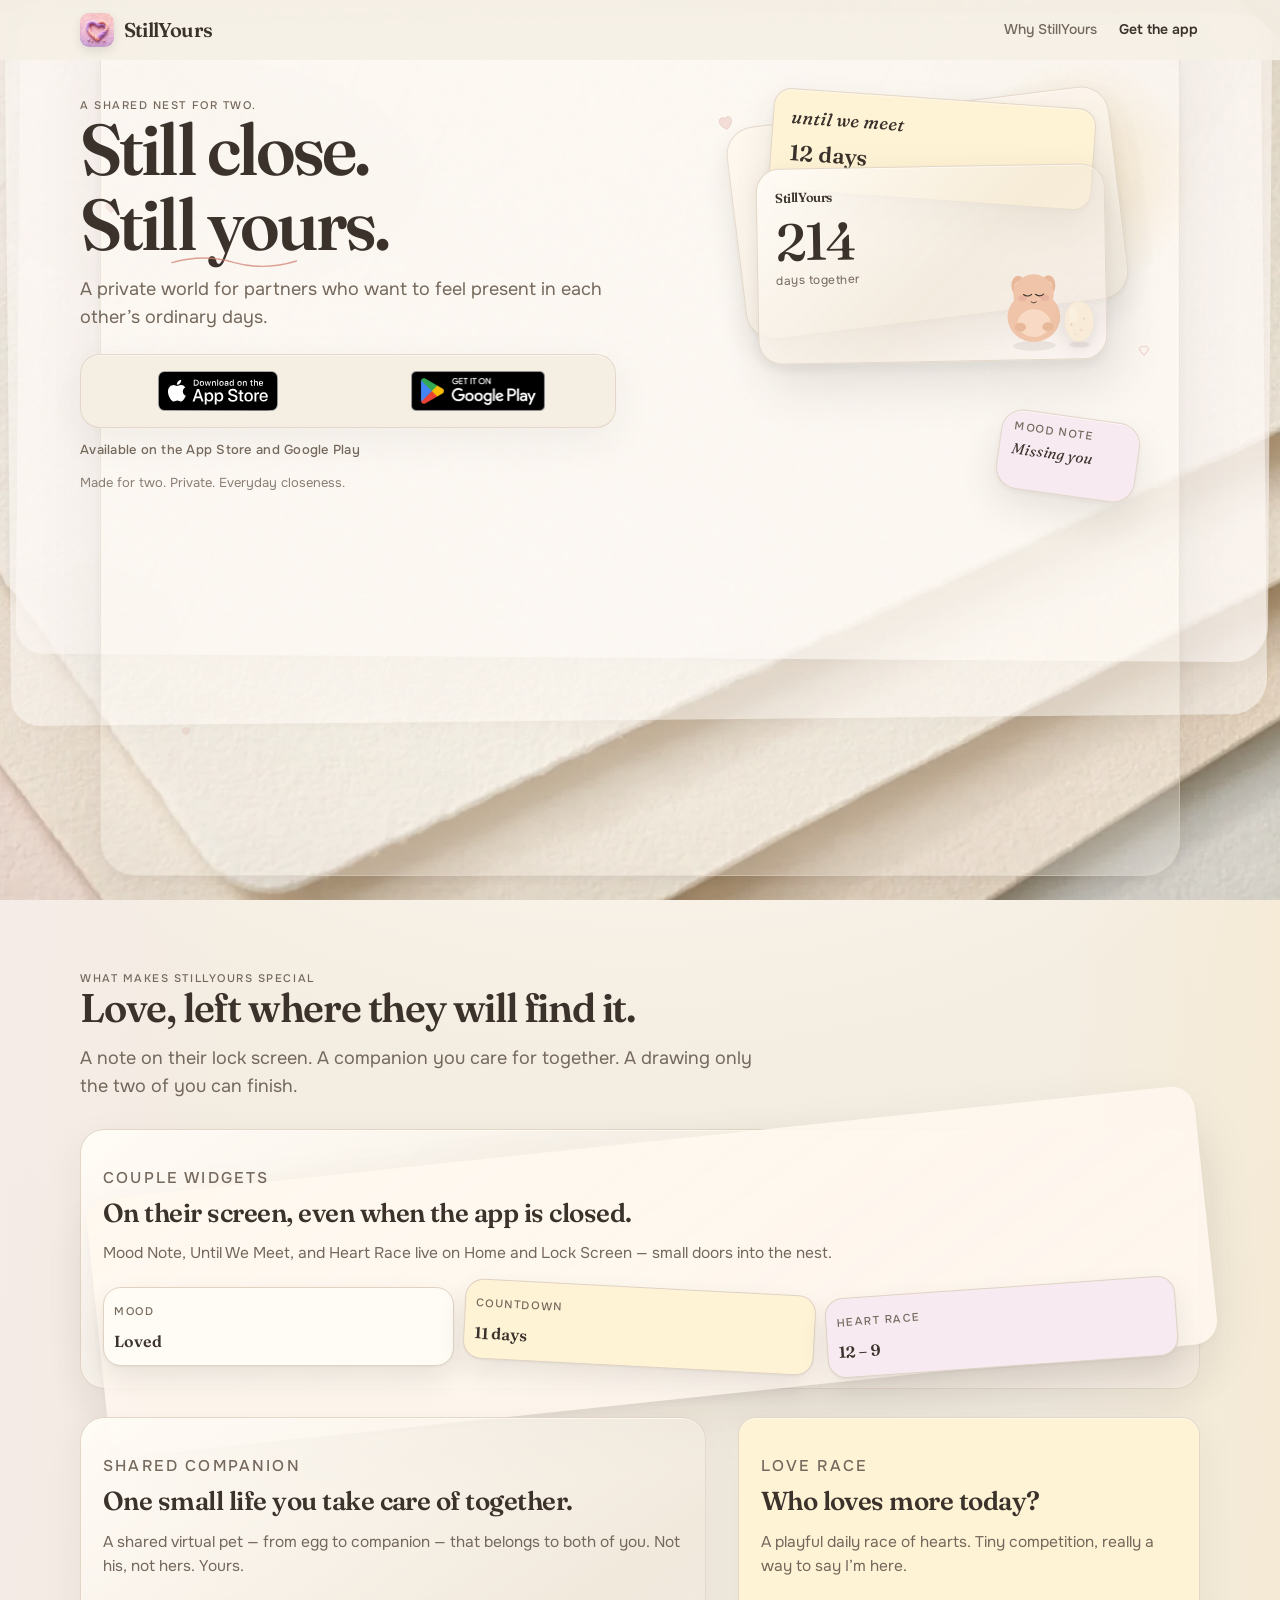
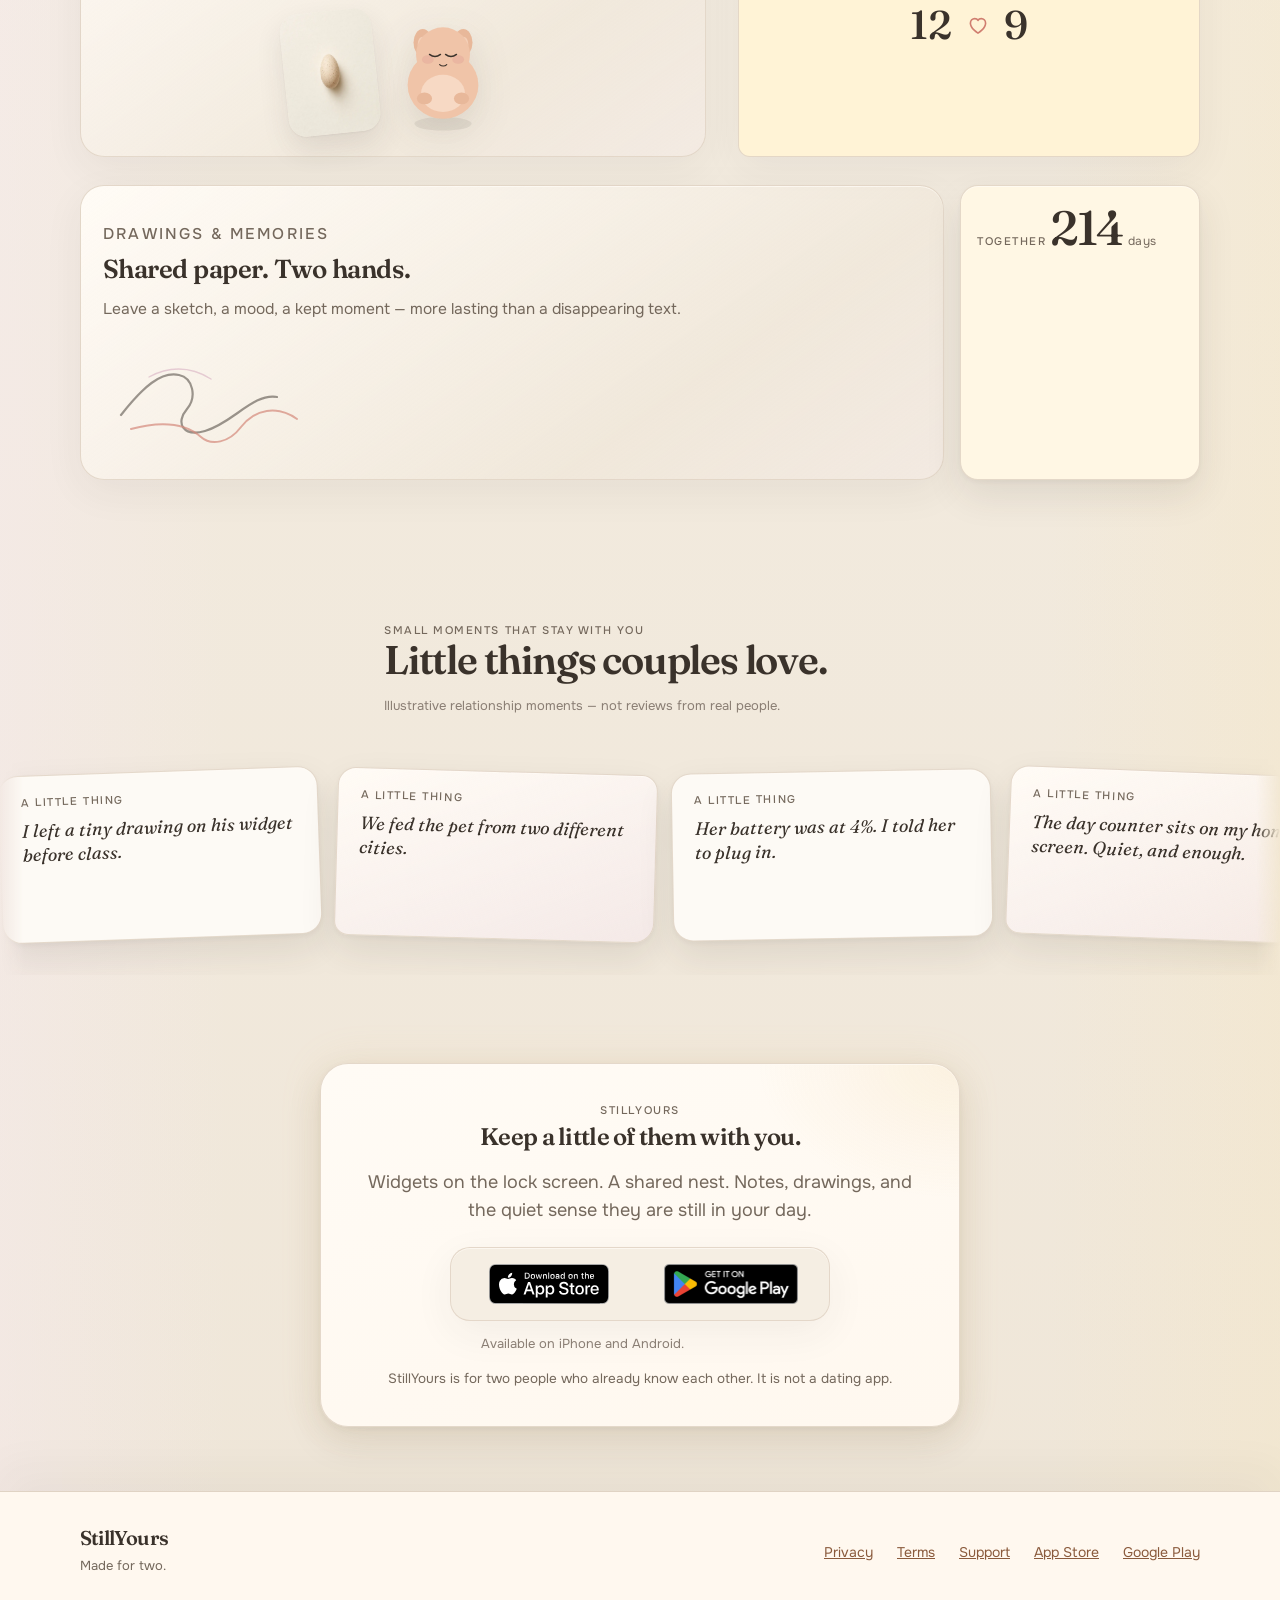
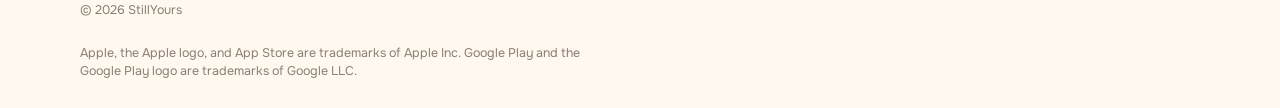
==== commit ae2439f0: "Rebuild the landing as a short paper-nest page with live store buttons. Activate the confirmed App S" ====
--- a/index.html
+++ b/index.html
@@ -52,6 +52,8 @@
       content="https://bekirs01.github.io/stillyours-landing/assets/visual/share/og.jpg"
     />
     <link rel="icon" href="./assets/visual/svg/favicon.svg" type="image/svg+xml" />
+    <link rel="icon" href="./assets/brand/app-icon-192.png" type="image/png" sizes="192x192" />
+    <link rel="apple-touch-icon" href="./assets/brand/app-icon-192.png" />
     <link rel="preconnect" href="https://fonts.googleapis.com" />
     <link rel="preconnect" href="https://fonts.gstatic.com" crossorigin />
     <link
@@ -72,18 +74,37 @@
 
     <div class="paper-room" aria-hidden="true">
       <div class="paper-field"></div>
+      <div class="paper-crumple"></div>
       <div class="paper-sheet paper-sheet--under paper-sheet--blush"></div>
       <div class="paper-sheet paper-sheet--under paper-sheet--mist"></div>
       <div class="paper-sheet paper-sheet--main"></div>
       <div class="paper-grain"></div>
       <div class="paper-vignette"></div>
+      <div class="drift-heart drift-heart-a">
+        <img src="./assets/visual/svg/heart-paper.svg" alt="" width="18" height="18" />
+      </div>
+      <div class="drift-heart drift-heart-b">
+        <img src="./assets/visual/svg/heart-stroke.svg" alt="" width="16" height="16" />
+      </div>
+      <div class="drift-heart drift-heart-c">
+        <img src="./assets/visual/svg/heart-paper.svg" alt="" width="14" height="14" />
+      </div>
     </div>
 
     <header class="site-header" id="site-header">
       <div class="shell header-inner">
-        <a class="wordmark" href="./">StillYours</a>
+        <a class="brand" href="./">
+          <img
+            class="brand-mark"
+            src="./assets/brand/app-icon-192.png"
+            alt=""
+            width="36"
+            height="36"
+          />
+          <span class="wordmark">StillYours</span>
+        </a>
         <nav class="header-nav" aria-label="Page">
-          <a class="header-link" href="#features">Features</a>
+          <a class="header-link" href="#special">Why StillYours</a>
           <a class="header-cta" id="cta-get-app-header" href="#download"
             >Get the app</a
           >
@@ -95,14 +116,51 @@
       <section class="hero" id="hero" aria-labelledby="hero-heading">
         <div class="shell hero-grid">
           <div class="hero-copy">
-            <p class="eyebrow">StillYours · Couples app</p>
-            <h1 id="hero-heading">A little world that stays between you.</h1>
+            <p class="eyebrow">A shared nest for two.</p>
+            <h1 id="hero-heading">
+              <span class="hero-line">Still close.</span>
+              <span class="hero-line hero-line--write">
+                Still yours.
+                <svg
+                  class="write-stroke"
+                  viewBox="0 0 168 18"
+                  width="168"
+                  height="18"
+                  aria-hidden="true"
+                  focusable="false"
+                >
+                  <path
+                    class="write-path"
+                    d="M4 11c28-8 54-8 80 0 22 6 48 8 80-2"
+                    fill="none"
+                    stroke="#D07E70"
+                    stroke-opacity="0.72"
+                    stroke-width="1.8"
+                    stroke-linecap="round"
+                  />
+                </svg>
+              </span>
+            </h1>
             <p class="hero-support">
-              Share a pet, leave something on each other’s home screen, and keep
-              the small parts of the day close — even when you’re apart.
+              A private world for partners who want to feel present in each
+              other’s ordinary days.
             </p>
 
             <div class="store-tray cta-slip" id="download">
+              <a
+                class="store-apple"
+                data-store="app"
+                data-cta-id="hero"
+                href="https://apps.apple.com/us/app/stillyours-couples-app/id6800851245"
+              >
+                <img
+                  src="./assets/stores/app-store-badge.svg"
+                  alt="Download StillYours on the App Store"
+                  width="120"
+                  height="40"
+                  decoding="async"
+                />
+              </a>
               <a
                 class="store-play"
                 data-store="play"
@@ -117,22 +175,14 @@
                   decoding="async"
                 />
               </a>
-              <a
-                class="store-apple"
-                data-store="app"
-                data-cta-id="hero"
-                hidden
-                >Download on the App Store</a
-              >
-              <p class="store-soon" data-store-soon>
+              <p class="store-soon" data-store-soon hidden>
                 <span class="store-soon-title">Coming to the App Store</span>
-                <span class="store-soon-hint">iPhone version is on the way.</span>
               </p>
             </div>
-            <p class="whisper">
-              Made for two. Built for everyday closeness — together or far
-              apart.
+            <p class="trust-cue">
+              Available on the App Store and Google Play
             </p>
+            <p class="whisper">Made for two. Private. Everyday closeness.</p>
           </div>
 
           <div class="sculpture" aria-hidden="true">
@@ -153,6 +203,13 @@
                 width="88"
                 height="94"
               />
+              <img
+                class="egg-sit"
+                src="./assets/visual/svg/egg.svg"
+                alt=""
+                width="44"
+                height="54"
+              />
             </div>
             <div class="paper-obj chip-widget paper-float paper-float-slow">
               <span class="chip-kicker">Mood Note</span>
@@ -165,147 +222,206 @@
         </div>
       </section>
 
-      <section class="section value" id="value" aria-labelledby="value-heading">
-        <div class="shell value-grid">
-          <div class="value-copy reveal">
-            <p class="kicker">Why it exists</p>
-            <h2 id="value-heading">The relationship doesn’t have to wait until someone replies.</h2>
-            <p class="lead">
-              Chat is for talking. This is for the hours in between — a shared
-              space for two.
-            </p>
-            <ul class="diff-lines">
-              <li>Not a replacement for your messenger.</li>
-              <li>A shared pet, a shared screen, a shared place.</li>
-              <li>Built for the minutes you’re not texting.</li>
-            </ul>
-          </div>
-          <aside class="card-love reveal" aria-hidden="true">
-            <p class="hand">on the lock screen, in a shared nest, in a drawing only you two can finish.</p>
-          </aside>
-        </div>
-      </section>
-
-      <section class="section story" id="story" aria-labelledby="story-heading">
+      <section class="section special" id="special" aria-labelledby="special-heading">
         <div class="shell">
-          <p class="kicker reveal">A private collection</p>
-          <h2 class="visually-hidden" id="story-heading">
-            Product moments from the shared nest
-          </h2>
-          <div class="desk" aria-hidden="true">
-            <article class="desk-widget card-widget">
-              <span class="chip-kicker">Until we meet</span>
-              <span class="days-num desk-num">12</span>
-              <span class="days-label">days</span>
-            </article>
-            <article class="desk-note">
-              <p class="hand">still here.</p>
-              <p class="desk-source">a folded note</p>
-            </article>
-            <article class="desk-draw">
-              <img src="./assets/visual/svg/draw-scrap.svg" alt="" width="200" height="110" />
-            </article>
-            <article class="desk-days card-counter">
-              <span class="chip-kicker">together</span>
-              <span class="days-num">214</span>
-            </article>
-          </div>
-          <p class="caption reveal">Everything in one nest — close enough to touch.</p>
-        </div>
-      </section>
-
-      <section class="section features" id="features">
-        <div class="shell features-flow">
-          <article class="card-feature card-stack-well reveal">
-            <p class="card-kicker">Couple widgets</p>
-            <h2>They can see a little of you without opening a thing.</h2>
-            <p>
-              Your relationship stays on the home screen — in the ordinary
-              minutes of the day. Couple widgets keep a small, living reminder
-              in the place they already look.
-            </p>
-            <div class="widget-row" aria-hidden="true">
-              <div class="mini-chip">
-                <span class="chip-kicker">Mood</span>
-                <strong>Loved</strong>
+          <p class="kicker reveal">What makes StillYours special</p>
+          <h2 id="special-heading" class="reveal">Love, left where they will find it.</h2>
+          <p class="lead measure reveal">
+            A note on their lock screen. A companion you care for together. A
+            drawing only the two of you can finish.
+          </p>
+
+          <div class="special-flow">
+            <article class="card-feature card-stack-well reveal">
+              <p class="card-kicker">Couple widgets</p>
+              <h3>On their screen, even when the app is closed.</h3>
+              <p>
+                Mood Note, Until We Meet, and Heart Race live on Home and Lock
+                Screen — small doors into the nest.
+              </p>
+              <div class="widget-row" aria-hidden="true">
+                <div class="mini-chip">
+                  <span class="chip-kicker">Mood</span>
+                  <strong>Loved</strong>
+                </div>
+                <div class="mini-chip mini-chip--tilt">
+                  <span class="chip-kicker">Countdown</span>
+                  <strong>11 days</strong>
+                </div>
+                <div class="mini-chip mini-chip--race">
+                  <span class="chip-kicker">Heart Race</span>
+                  <strong>12 – 9</strong>
+                </div>
               </div>
-              <div class="mini-chip mini-chip--tilt">
-                <span class="chip-kicker">Countdown</span>
-                <strong>11 days</strong>
+            </article>
+
+            <article class="card-letter card-feature reveal">
+              <p class="card-kicker">Shared companion</p>
+              <h3>One small life you take care of together.</h3>
+              <p>
+                A shared virtual pet — from egg to companion — that belongs to
+                both of you. Not his, not hers. Yours.
+              </p>
+              <div class="pet-pair" aria-hidden="true">
+                <img
+                  class="egg-still"
+                  src="./assets/visual/notes/sy-egg.webp"
+                  alt=""
+                  width="110"
+                  height="146"
+                />
+                <img
+                  class="pet-still"
+                  src="./assets/visual/svg/companion.svg"
+                  alt=""
+                  width="120"
+                  height="128"
+                />
               </div>
-              <div class="mini-chip mini-chip--race">
-                <span class="chip-kicker">Heart Race</span>
-                <strong>12 – 9</strong>
+            </article>
+
+            <article class="card-scrap reveal">
+              <p class="card-kicker">Love Race</p>
+              <h3>Who loves more today?</h3>
+              <p>
+                A playful daily race of hearts. Tiny competition, really a way
+                to say I’m here.
+              </p>
+              <div class="race-art" aria-hidden="true">
+                <span>12</span>
+                <img src="./assets/visual/svg/heart-stroke.svg" alt="" width="28" height="28" />
+                <span>9</span>
               </div>
-            </div>
-          </article>
-
-          <article class="card-scrap reveal">
-            <p class="card-kicker">Love Race</p>
-            <h2>A playful little race of showing up.</h2>
-            <p>
-              Love Race is a light way to see who showed a little more love
-              through the day’s activity. It’s a game between you — not a
-              verdict on the relationship.
-            </p>
-            <div class="race-art" aria-hidden="true">
-              <span>12</span>
-              <img src="./assets/visual/svg/heart-stroke.svg" alt="" width="28" height="28" />
-              <span>9</span>
-            </div>
-          </article>
-
-          <article class="card-feature card-letter reveal">
-            <p class="card-kicker">Drawings &amp; memories</p>
-            <h2>Leave something they’ll find later.</h2>
-            <p>
-              Shared drawings and memories, plus messages and little
-              interactions when you want them. Sometimes you don’t need a
-              conversation. You need a scrap of paper that stays.
-            </p>
-            <img
-              class="draw-peek"
-              src="./assets/visual/svg/draw-scrap.svg"
-              alt=""
-              width="220"
-              height="120"
-              aria-hidden="true"
-            />
-          </article>
-
-          <div class="slip-row">
-            <article class="card-slip reveal">
-              <p class="card-kicker">Day counter</p>
-              <h2>How long you’ve been you, kept in sight.</h2>
-              <p>
-                A relationship day counter for the time you’ve had together.
-                Quiet enough for the home screen. Meaningful enough to keep.
-              </p>
-            </article>
-            <aside class="card-counter reveal" aria-hidden="true">
-              <span class="chip-kicker">together</span>
-              <span class="days-num">214</span>
-              <span class="days-label">days</span>
-            </aside>
+            </article>
+
+            <div class="slip-row">
+              <article class="card-slip reveal">
+                <p class="card-kicker">Drawings &amp; memories</p>
+                <h3>Shared paper. Two hands.</h3>
+                <p>
+                  Leave a sketch, a mood, a kept moment — more lasting than a
+                  disappearing text.
+                </p>
+                <img
+                  class="draw-peek"
+                  src="./assets/visual/svg/draw-scrap.svg"
+                  alt=""
+                  width="220"
+                  height="120"
+                  aria-hidden="true"
+                />
+              </article>
+              <aside class="card-counter reveal" aria-hidden="true">
+                <span class="chip-kicker">together</span>
+                <span class="days-num">214</span>
+                <span class="days-label">days</span>
+              </aside>
+            </div>
           </div>
         </div>
       </section>
 
-      <section class="section mid-cta" id="mid-cta" aria-labelledby="mid-heading">
+      <section class="section moments" id="moments" aria-labelledby="moments-heading">
+        <div class="shell measure moments-intro reveal">
+          <p class="kicker">Small moments that stay with you</p>
+          <h2 id="moments-heading">Little things couples love.</h2>
+          <p class="caption">
+            Illustrative relationship moments — not reviews from real people.
+          </p>
+        </div>
+
+        <div class="notes-atmosphere">
+          <div class="notes-track" aria-hidden="true">
+            <article class="card-quote rot-a">
+              <p class="moment-label">A little thing</p>
+              <p>I left a tiny drawing on his widget before class.</p>
+            </article>
+            <article class="card-love rot-b">
+              <p class="moment-label">A little thing</p>
+              <p>We fed the pet from two different cities.</p>
+            </article>
+            <article class="card-quote rot-c">
+              <p class="moment-label">A little thing</p>
+              <p>Her battery was at 4%. I told her to plug in.</p>
+            </article>
+            <article class="card-love rot-d">
+              <p class="moment-label">A little thing</p>
+              <p>The day counter sits on my home screen. Quiet, and enough.</p>
+            </article>
+            <article class="card-quote rot-a">
+              <p class="moment-label">A little thing</p>
+              <p>He won Love Race today. I’ll take that as a dare.</p>
+            </article>
+            <article class="card-love rot-b">
+              <p class="moment-label">A little thing</p>
+              <p>Not a chat. Just something waiting when I picked up my phone.</p>
+            </article>
+            <article class="card-quote rot-a">
+              <p class="moment-label">A little thing</p>
+              <p>I left a tiny drawing on his widget before class.</p>
+            </article>
+            <article class="card-love rot-b">
+              <p class="moment-label">A little thing</p>
+              <p>We fed the pet from two different cities.</p>
+            </article>
+            <article class="card-quote rot-c">
+              <p class="moment-label">A little thing</p>
+              <p>Her battery was at 4%. I told her to plug in.</p>
+            </article>
+            <article class="card-love rot-d">
+              <p class="moment-label">A little thing</p>
+              <p>The day counter sits on my home screen. Quiet, and enough.</p>
+            </article>
+            <article class="card-quote rot-a">
+              <p class="moment-label">A little thing</p>
+              <p>He won Love Race today. I’ll take that as a dare.</p>
+            </article>
+            <article class="card-love rot-b">
+              <p class="moment-label">A little thing</p>
+              <p>Not a chat. Just something waiting when I picked up my phone.</p>
+            </article>
+          </div>
+        </div>
+
+        <ul class="moments-static visually-hidden">
+          <li>Illustrative moment: I left a tiny drawing on his widget before class.</li>
+          <li>Illustrative moment: We fed the pet from two different cities.</li>
+          <li>Illustrative moment: Her battery was at 4%. I told her to plug in.</li>
+          <li>Illustrative moment: The day counter sits on my home screen. Quiet, and enough.</li>
+          <li>Illustrative moment: He won Love Race today. I’ll take that as a dare.</li>
+          <li>Illustrative moment: Not a chat. Just something waiting when I picked up my phone.</li>
+        </ul>
+      </section>
+
+      <section class="final-cta" id="final-cta" aria-labelledby="final-heading">
         <div class="shell">
-          <div class="letter-sheet reveal">
-            <h2 id="mid-heading">
-              Put a little of your relationship on the home screen.
-            </h2>
+          <div class="letter-sheet letter-sheet--final reveal">
+            <p class="eyebrow">StillYours</p>
+            <h2 id="final-heading">Keep a little of them with you.</h2>
             <p class="lead">
-              Add StillYours, invite your partner, and start a space that
-              belongs to both of you.
+              Widgets on the lock screen. A shared nest. Notes, drawings, and
+              the quiet sense they are still in your day.
             </p>
             <div class="store-tray">
               <a
+                class="store-apple"
+                data-store="app"
+                data-cta-id="final"
+                href="https://apps.apple.com/us/app/stillyours-couples-app/id6800851245"
+              >
+                <img
+                  src="./assets/stores/app-store-badge.svg"
+                  alt="Download StillYours on the App Store"
+                  width="120"
+                  height="40"
+                  loading="lazy"
+                  decoding="async"
+                />
+              </a>
+              <a
                 class="store-play"
                 data-store="play"
-                data-cta-id="mid"
+                data-cta-id="final"
                 href="https://play.google.com/store/apps/details?id=com.bekirsucikaran.our_child"
               >
                 <img
@@ -317,197 +433,11 @@
                   decoding="async"
                 />
               </a>
-              <a
-                class="store-apple"
-                data-store="app"
-                data-cta-id="mid"
-                hidden
-                >Download on the App Store</a
-              >
-              <p class="store-soon" data-store-soon>
+              <p class="store-soon" data-store-soon hidden>
                 <span class="store-soon-title">Coming to the App Store</span>
               </p>
             </div>
-            <p class="whisper">Invite your partner after you download.</p>
-          </div>
-        </div>
-      </section>
-
-      <section class="section distance" id="distance" aria-labelledby="distance-heading">
-        <div class="shell distance-grid">
-          <div class="distance-copy reveal">
-            <p class="kicker">Together even when apart</p>
-            <h2 id="distance-heading">A quieter way to feel nearby.</h2>
-            <p class="lead">
-              When sharing is enabled, see your partner’s live location and
-              battery. A simple way to stay connected during the day —
-              especially if you’re apart.
-            </p>
-            <p class="trust">
-              Sharing is a choice. It stays off until you both turn it on.
-            </p>
-            <p class="section-copy">
-              Whether you live together, commute apart, or are a long-distance
-              couple — the little things still have a place to land.
-            </p>
-          </div>
-          <div class="distance-art reveal" aria-hidden="true">
-            <div class="map-card">
-              <div class="map-path"></div>
-              <span class="map-dot map-dot--a"></span>
-              <span class="map-dot map-dot--b"></span>
-            </div>
-            <div class="battery-slip">
-              <span class="chip-kicker">battery</span>
-              <strong>64%</strong>
-            </div>
-            <div class="until-card">
-              <p class="hand">until we meet</p>
-              <p class="mid-count">12 days</p>
-            </div>
-          </div>
-        </div>
-      </section>
-
-      <section class="section pet" id="pet" aria-labelledby="pet-heading">
-        <div class="shell pet-grid">
-          <div class="pet-portrait reveal" aria-hidden="true">
-            <div class="pet-sheet"></div>
-            <img
-              class="pet-hero"
-              src="./assets/visual/svg/companion.svg"
-              alt=""
-              width="180"
-              height="192"
-            />
-            <div class="pet-dots"></div>
-          </div>
-          <div class="pet-copy reveal">
-            <p class="kicker">A shared companion</p>
-            <h2 id="pet-heading">Something alive that belongs to both of you.</h2>
-            <p class="lead">
-              One shared virtual pet to feed, clean, play with, and help rest.
-              Watch it grow together. It belongs to both of you — a daily
-              ritual that isn’t another chat.
-            </p>
-          </div>
-        </div>
-      </section>
-
-      <section class="section moments" id="moments" aria-labelledby="moments-heading">
-        <div class="shell measure moments-intro reveal">
-          <p class="kicker">Example moments</p>
-          <h2 id="moments-heading">Little things you might leave each other.</h2>
-          <p class="caption">
-            Illustrative relationship moments for the page — not reviews from
-            real people.
-          </p>
-        </div>
-
-        <div class="notes-atmosphere">
-          <div class="notes-track" aria-hidden="true">
-            <article class="card-quote rot-a">
-              <p class="moment-label">Example moment</p>
-              <p>I left a tiny drawing on his widget before class.</p>
-            </article>
-            <article class="card-love rot-b">
-              <p class="moment-label">Example moment</p>
-              <p>We fed the pet from two different cities.</p>
-            </article>
-            <article class="card-quote rot-c">
-              <p class="moment-label">Example moment</p>
-              <p>Her battery was at 4%. I told her to plug in.</p>
-            </article>
-            <article class="card-love rot-d">
-              <p class="moment-label">Example moment</p>
-              <p>The day counter sits on my home screen. Quiet, and enough.</p>
-            </article>
-            <article class="card-quote rot-a">
-              <p class="moment-label">Example moment</p>
-              <p>He won Love Race today. I’ll take that as a dare.</p>
-            </article>
-            <article class="card-love rot-b">
-              <p class="moment-label">Example moment</p>
-              <p>Not a chat. Just something waiting when I picked up my phone.</p>
-            </article>
-            <article class="card-quote rot-a">
-              <p class="moment-label">Example moment</p>
-              <p>I left a tiny drawing on his widget before class.</p>
-            </article>
-            <article class="card-love rot-b">
-              <p class="moment-label">Example moment</p>
-              <p>We fed the pet from two different cities.</p>
-            </article>
-            <article class="card-quote rot-c">
-              <p class="moment-label">Example moment</p>
-              <p>Her battery was at 4%. I told her to plug in.</p>
-            </article>
-            <article class="card-love rot-d">
-              <p class="moment-label">Example moment</p>
-              <p>The day counter sits on my home screen. Quiet, and enough.</p>
-            </article>
-            <article class="card-quote rot-a">
-              <p class="moment-label">Example moment</p>
-              <p>He won Love Race today. I’ll take that as a dare.</p>
-            </article>
-            <article class="card-love rot-b">
-              <p class="moment-label">Example moment</p>
-              <p>Not a chat. Just something waiting when I picked up my phone.</p>
-            </article>
-          </div>
-        </div>
-
-        <ul class="moments-static visually-hidden">
-          <li>Example moment: I left a tiny drawing on his widget before class.</li>
-          <li>Example moment: We fed the pet from two different cities.</li>
-          <li>Example moment: Her battery was at 4%. I told her to plug in.</li>
-          <li>Example moment: The day counter sits on my home screen. Quiet, and enough.</li>
-          <li>Example moment: He won Love Race today. I’ll take that as a dare.</li>
-          <li>Example moment: Not a chat. Just something waiting when I picked up my phone.</li>
-        </ul>
-      </section>
-
-      <section class="final-cta" id="final-cta" aria-labelledby="final-heading">
-        <div class="shell">
-          <div class="letter-sheet letter-sheet--final reveal">
-            <p class="eyebrow">StillYours</p>
-            <h2 id="final-heading">Start something you both come back to.</h2>
-            <p class="lead">
-              Together, or a long-distance night apart — StillYours keeps a
-              shared place on both phones. A pet to care for. Widgets for the
-              in-between. Drawings, memories, Love Race, and the days you’ve
-              been you.
-            </p>
-            <div class="store-tray">
-              <a
-                class="store-play"
-                data-store="play"
-                data-cta-id="final"
-                href="https://play.google.com/store/apps/details?id=com.bekirsucikaran.our_child"
-              >
-                <img
-                  src="./assets/stores/google-play-badge.png"
-                  alt="Get it on Google Play"
-                  width="135"
-                  height="40"
-                  loading="lazy"
-                  decoding="async"
-                />
-              </a>
-              <a
-                class="store-apple"
-                data-store="app"
-                data-cta-id="final"
-                hidden
-                >Download on the App Store</a
-              >
-              <p class="store-soon" data-store-soon>
-                <span class="store-soon-title">Coming to the App Store</span>
-              </p>
-            </div>
-            <p class="whisper">
-              Free to begin. Some features are optional Premium.
-            </p>
+            <p class="whisper">Available on iPhone and Android.</p>
             <p class="positioning">
               StillYours is for two people who already know each other. It is
               not a dating app.
@@ -528,21 +458,21 @@
           <a href="./terms.html">Terms</a>
           <a href="./support.html">Support</a>
           <a
+            data-store="app"
+            data-cta-id="footer"
+            href="https://apps.apple.com/us/app/stillyours-couples-app/id6800851245"
+            >App Store</a
+          >
+          <a
             data-store="play"
             data-cta-id="footer"
             href="https://play.google.com/store/apps/details?id=com.bekirsucikaran.our_child"
             >Google Play</a
           >
-          <a
-            class="footer-appstore"
-            data-store="app"
-            data-cta-id="footer"
-            hidden
-            >App Store</a
-          >
         </nav>
         <p class="footer-copy">© 2026 StillYours</p>
         <p class="footer-legal">
+          Apple, the Apple logo, and App Store are trademarks of Apple Inc.
           Google Play and the Google Play logo are trademarks of Google LLC.
         </p>
       </div>
@@ -551,6 +481,21 @@
     <div class="sticky-cta" id="sticky-cta" hidden>
       <p class="sticky-label">Get StillYours</p>
       <div class="sticky-actions">
+        <a
+          class="store-apple store-apple--compact"
+          data-store="app"
+          data-cta-id="sticky"
+          href="https://apps.apple.com/us/app/stillyours-couples-app/id6800851245"
+        >
+          <img
+            src="./assets/stores/app-store-badge.svg"
+            alt="Download StillYours on the App Store"
+            width="96"
+            height="32"
+            loading="lazy"
+            decoding="async"
+          />
+        </a>
         <a
           class="store-play store-play--compact"
           data-store="play"
@@ -566,16 +511,9 @@
             decoding="async"
           />
         </a>
-        <p class="store-soon store-soon--compact" data-store-soon>
+        <p class="store-soon store-soon--compact" data-store-soon hidden>
           <span class="store-soon-title">Coming to the App Store</span>
         </p>
-        <a
-          class="store-apple store-apple--compact"
-          data-store="app"
-          data-cta-id="sticky"
-          hidden
-          >App Store</a
-        >
       </div>
     </div>
   </body>
--- a/styles.css
+++ b/styles.css
@@ -1,4 +1,4 @@
-/* StillYours landing — paper nest, mobile-first. */
+/* StillYours landing — short paper nest, mobile-first. */
 
 :root {
   --paper: #f6f0e6;
@@ -48,7 +48,7 @@
   --z-header: 40;
   --z-sticky: 45;
   --z-skip: 50;
-  --header-h: 48px;
+  --header-h: 52px;
 }
 
 *,
@@ -68,6 +68,7 @@
 body {
   margin: 0;
   padding: 0;
+  width: 100%;
   max-width: 100%;
   overflow-x: hidden;
 }
@@ -82,7 +83,7 @@
   background-image:
     radial-gradient(80vw 52vw at 50% 18%, #fff8ef 0%, rgba(255, 248, 239, 0) 72%),
     radial-gradient(46vw 34vw at 94% 0%, rgba(208, 126, 112, 0.1) 0%, rgba(232, 194, 122, 0.07) 28%, transparent 68%),
-    linear-gradient(90deg, rgba(247, 234, 241, 0.35), transparent 18%, transparent 82%, rgba(247, 230, 190, 0.28)),
+    linear-gradient(90deg, rgba(247, 234, 241, 0.38), transparent 18%, transparent 82%, rgba(247, 230, 190, 0.3)),
     linear-gradient(180deg, var(--paper) 0%, var(--paper-deep) 100%);
   min-height: 100svh;
   min-height: 100dvh;
@@ -148,7 +149,13 @@
 
 .shell {
   width: min(calc(100% - (var(--gutter) * 2)), var(--shell));
+  max-width: 100%;
   margin-inline: auto;
+}
+
+main {
+  overflow-x: hidden;
+  max-width: 100%;
 }
 
 .measure {
@@ -167,11 +174,29 @@
 
 .paper-field {
   position: absolute;
-  inset: -6%;
+  inset: -8%;
   background-image: url("./assets/visual/paper/sy-paper-field-mobile.webp");
   background-size: cover;
   background-position: center top;
-  opacity: 0.42;
+  opacity: 0.62;
+}
+
+.paper-crumple {
+  position: absolute;
+  inset: -4%;
+  opacity: 0.16;
+  mix-blend-mode: multiply;
+  background-image:
+    radial-gradient(38% 28% at 18% 22%, rgba(58, 50, 43, 0.16), transparent 62%),
+    radial-gradient(32% 24% at 82% 12%, rgba(58, 50, 43, 0.12), transparent 58%),
+    radial-gradient(46% 22% at 62% 78%, rgba(58, 50, 43, 0.11), transparent 64%),
+    radial-gradient(24% 18% at 8% 68%, rgba(58, 50, 43, 0.1), transparent 70%),
+    repeating-linear-gradient(
+      118deg,
+      transparent 0 46px,
+      rgba(58, 50, 43, 0.03) 47px,
+      transparent 52px
+    );
 }
 
 .paper-sheet {
@@ -183,25 +208,25 @@
 .paper-sheet--blush {
   inset: 10px 10px auto 18px;
   height: 72%;
-  background: color-mix(in srgb, var(--paper-rose) 18%, var(--paper-light));
+  background: color-mix(in srgb, var(--paper-rose) 22%, var(--paper-light));
   transform: rotate(0.4deg);
-  opacity: 0.55;
+  opacity: 0.62;
   z-index: var(--z-env);
 }
 
 .paper-sheet--mist {
   inset: 18px 16px auto 8px;
   height: 78%;
-  background: color-mix(in srgb, #e7edf2 12%, var(--paper-light));
+  background: color-mix(in srgb, #e7edf2 14%, var(--paper-light));
   transform: rotate(-0.55deg);
-  opacity: 0.48;
+  opacity: 0.52;
   z-index: var(--z-env);
 }
 
 .paper-sheet--main {
   inset: 8px;
-  background: rgba(255, 251, 245, 0.38);
-  border: 1px solid rgba(224, 211, 196, 0.45);
+  background: rgba(255, 251, 245, 0.28);
+  border: 1px solid rgba(224, 211, 196, 0.5);
   z-index: calc(var(--z-env) + 1);
 }
 
@@ -210,7 +235,7 @@
   inset: 0;
   background-image: url("./assets/visual/paper/sy-paper-grain-tile.webp");
   background-size: 512px;
-  opacity: 0.03;
+  opacity: 0.045;
   mix-blend-mode: multiply;
   z-index: calc(var(--z-env) + 2);
 }
@@ -218,8 +243,37 @@
 .paper-vignette {
   position: absolute;
   inset: 0;
-  background: radial-gradient(120% 80% at 50% 40%, transparent 55%, rgba(58, 50, 43, 0.05) 100%);
+  background: radial-gradient(120% 80% at 50% 40%, transparent 52%, rgba(58, 50, 43, 0.07) 100%);
   z-index: calc(var(--z-env) + 3);
+}
+
+.drift-heart {
+  position: absolute;
+  z-index: var(--z-float);
+  opacity: 0.38;
+}
+
+.drift-heart img {
+  width: 100%;
+  height: auto;
+}
+
+.drift-heart-a {
+  left: 8%;
+  top: 22%;
+  width: 18px;
+}
+
+.drift-heart-b {
+  right: 10%;
+  top: 38%;
+  width: 16px;
+}
+
+.drift-heart-c {
+  left: 14%;
+  bottom: 18%;
+  width: 14px;
 }
 
 /* --- Header --- */
@@ -230,7 +284,7 @@
   z-index: var(--z-header);
   height: calc(var(--header-h) + env(safe-area-inset-top, 0px));
   padding-top: env(safe-area-inset-top, 0px);
-  background: color-mix(in srgb, var(--paper) 88%, transparent);
+  background: color-mix(in srgb, var(--paper) 90%, transparent);
   border-bottom: 1px solid transparent;
 }
 
@@ -242,7 +296,25 @@
   display: flex;
   align-items: center;
   justify-content: space-between;
+  gap: 8px;
   height: var(--header-h);
+  min-width: 0;
+}
+
+.brand {
+  display: inline-flex;
+  align-items: center;
+  gap: 10px;
+  text-decoration: none;
+  min-height: var(--touch);
+  min-width: 0;
+}
+
+.brand-mark {
+  width: 34px;
+  height: 34px;
+  border-radius: 9px;
+  box-shadow: 0 4px 10px rgba(var(--shadow-ink), 0.12);
 }
 
 .wordmark {
@@ -279,6 +351,7 @@
   justify-content: center;
   min-height: var(--touch);
   min-width: var(--touch);
+  flex-shrink: 0;
   padding: 8px 2px 8px 10px;
   font-size: 14px;
   font-weight: 600;
@@ -320,7 +393,9 @@
   font-weight: 600;
   letter-spacing: -0.03em;
   font-optical-sizing: auto;
-  text-wrap: balance;
+  text-wrap: wrap;
+  overflow-wrap: break-word;
+  max-width: 100%;
   color: var(--ink);
 }
 
@@ -332,19 +407,20 @@
   color: var(--ink-soft);
 }
 
-.section-copy {
-  margin: 14px 0 0;
-  font-size: 15.5px;
-  line-height: 1.6;
-  color: var(--ink-soft);
-}
-
 .caption,
 .whisper {
   margin: 14px 0 0;
   font-size: 13px;
   line-height: 1.45;
   color: var(--whisper);
+}
+
+.trust-cue {
+  margin: 12px 0 0;
+  font-size: 13px;
+  font-weight: 500;
+  letter-spacing: 0.02em;
+  color: var(--ink-soft);
 }
 
 .hand {
@@ -379,60 +455,52 @@
   display: flex;
   flex-direction: column;
   align-items: stretch;
-  gap: 12px;
-  margin-top: 24px;
+  gap: 10px;
+  margin-top: 22px;
   padding: 12px;
-  background: color-mix(in srgb, var(--paper-deep) 70%, var(--paper-light));
+  background: color-mix(in srgb, var(--paper-deep) 62%, var(--paper-light));
   border: 1px solid rgba(224, 211, 196, 0.8);
   border-radius: 20px;
   box-shadow: var(--sh-section), var(--paper-edge);
 }
 
-.store-play {
-  display: inline-flex;
-  align-items: center;
-  justify-content: center;
-  min-height: var(--touch);
-  min-width: 158px;
-  padding: 2px 4px;
-  border-radius: 12px;
-  text-decoration: none;
-  background: transparent;
-  box-shadow: none;
-}
-
-.store-play img {
-  height: 40px;
-  width: auto;
-  max-width: 168px;
-}
-
-.store-play:hover {
-  transform: translateY(-1px);
-}
-
-.store-play:active {
-  transform: translateY(1px) scale(0.985);
-  box-shadow: var(--sh-pressed);
-}
-
+.store-play,
 .store-apple {
   display: inline-flex;
   align-items: center;
   justify-content: center;
   min-height: var(--touch);
-  padding: 8px 16px;
+  min-width: 0;
+  width: 100%;
+  padding: 4px 6px;
   border-radius: 12px;
-  background: #000;
-  color: #fff;
   text-decoration: none;
-  font-size: 13px;
-  font-weight: 600;
-  box-shadow: var(--sh-cta);
+  background: transparent;
+  box-shadow: none;
+  transition: transform 160ms var(--ease-out);
+}
+
+.store-play img,
+.store-apple img {
+  height: 40px;
+  width: auto;
+  max-width: 168px;
+}
+
+.store-play:hover,
+.store-apple:hover {
+  transform: translateY(-1px);
+}
+
+.store-play:active,
+.store-apple:active {
+  transform: translateY(1px) scale(0.985);
+  box-shadow: var(--sh-pressed);
 }
 
 .store-apple[hidden],
-.footer-appstore[hidden] {
+.footer-appstore[hidden],
+.store-soon[hidden] {
   display: none !important;
 }
 
@@ -460,27 +528,12 @@
   line-height: 1.25;
 }
 
-.store-soon-hint {
-  display: none;
-  margin-top: 2px;
-  font-size: 12px;
-  color: var(--whisper);
-}
-
-html[data-platform="ios"] .store-soon-hint {
-  display: block;
-}
-
-html[data-platform="android"] .store-tray {
-  flex-direction: column;
-}
-
 html[data-platform="ios"] .store-play {
   order: 2;
 }
 
-html[data-platform="ios"] .store-soon,
-html[data-platform="ios"] .store-apple {
+html[data-platform="ios"] .store-apple,
+html[data-platform="ios"] .store-soon {
   order: 1;
 }
 
@@ -489,40 +542,75 @@
 .hero {
   position: relative;
   z-index: var(--z-content);
-  padding: 12px 0 48px;
+  padding: 8px 0 40px;
+  overflow-x: hidden;
+  max-width: 100%;
   min-height: calc(100svh - var(--header-h) - env(safe-area-inset-top, 0px));
   min-height: calc(100dvh - var(--header-h) - env(safe-area-inset-top, 0px));
 }
 
 .hero-grid {
   display: grid;
-  gap: 28px;
+  gap: 24px;
   align-items: center;
+  min-width: 0;
+  max-width: 100%;
 }
 
 .hero-copy {
   text-align: center;
+  width: 100%;
   max-width: 36rem;
   margin-inline: auto;
 }
 
 .hero h1 {
-  font-size: 1.75rem;
-  line-height: 1.1;
-  letter-spacing: -0.03em;
+  font-size: clamp(1.7rem, 8vw, 2.75rem);
+  line-height: 1.04;
+  letter-spacing: -0.035em;
   text-wrap: unset;
   overflow-wrap: break-word;
 }
 
+.hero-line {
+  display: block;
+}
+
+.hero-line--write {
+  position: relative;
+  display: inline-block;
+}
+
+.write-stroke {
+  position: absolute;
+  left: 0;
+  right: 0;
+  bottom: -6px;
+  width: 100%;
+  height: 14px;
+  overflow: visible;
+}
+
+.write-path {
+  stroke-dasharray: 180;
+  stroke-dashoffset: 0;
+}
+
 .hero-support {
-  max-width: 28em;
+  max-width: min(28em, 34ch);
+  margin-inline: auto;
+}
+
+.trust-cue,
+.whisper {
+  max-width: min(28em, 28ch);
   margin-inline: auto;
 }
 
 .sculpture {
   position: relative;
   width: min(100%, 22.5rem);
-  height: 20.5rem;
+  height: 21rem;
   margin: 0 auto;
   z-index: var(--z-raised);
 }
@@ -531,10 +619,10 @@
   position: absolute;
   right: -10%;
   top: -8%;
-  width: 220px;
-  height: 220px;
+  width: 240px;
+  height: 240px;
   border-radius: 50%;
-  background: radial-gradient(circle, rgba(232, 194, 122, 0.28), transparent 68%);
+  background: radial-gradient(circle, rgba(232, 194, 122, 0.32), transparent 68%);
   pointer-events: none;
 }
 
@@ -549,11 +637,12 @@
   left: 6%;
   top: 18px;
   width: 86%;
-  height: 210px;
+  height: 214px;
   border-radius: 28px;
-  background: var(--paper-warm);
+  background:
+    linear-gradient(160deg, var(--paper-warm), color-mix(in srgb, var(--paper-deep) 55%, var(--paper-warm)));
   transform: rotate(-7deg);
-  opacity: 0.88;
+  opacity: 0.9;
 }
 
 .sheet-mid {
@@ -578,7 +667,7 @@
   left: 11%;
   top: 78px;
   width: 78%;
-  min-height: 188px;
+  min-height: 196px;
   padding: 18px 18px 12px;
   border-radius: 24px;
   background:
@@ -613,10 +702,19 @@
 
 .companion-sit {
   position: absolute;
-  right: 10px;
-  bottom: 4px;
-  width: 72px;
+  right: 28px;
+  bottom: 6px;
+  width: 68px;
   height: auto;
+}
+
+.egg-sit {
+  position: absolute;
+  right: 6px;
+  bottom: 10px;
+  width: 34px;
+  height: auto;
+  filter: drop-shadow(0 6px 8px rgba(58, 50, 43, 0.12));
 }
 
 .chip-widget {
@@ -657,7 +755,10 @@
 .section {
   position: relative;
   z-index: var(--z-content);
-  padding: 64px 0;
+  padding: 56px 0;
+  overflow-x: hidden;
+  max-width: 100%;
+  scroll-margin-top: calc(var(--header-h) + 8px);
 }
 
 .section h2 {
@@ -665,36 +766,24 @@
   line-height: 1.14;
 }
 
-.value-grid,
-.distance-grid,
-.pet-grid {
-  display: grid;
-  gap: 28px;
-}
-
-.diff-lines {
-  margin: 20px 0 0;
-  padding: 0;
-  list-style: none;
-}
-
-.diff-lines li {
-  position: relative;
-  padding: 10px 0 10px 18px;
-  color: var(--ink-soft);
-  font-size: 15.5px;
-}
-
-.diff-lines li::before {
-  content: "";
-  position: absolute;
-  left: 0;
-  top: 18px;
-  width: 7px;
-  height: 7px;
-  border-radius: 50%;
-  background: color-mix(in srgb, var(--clay) 55%, var(--gold));
-  opacity: 0.7;
+.special h3,
+.card-feature h3,
+.card-scrap h3,
+.card-slip h3 {
+  margin: 8px 0 0;
+  font-family: var(--serif);
+  font-size: 22px;
+  font-weight: 600;
+  letter-spacing: -0.02em;
+  line-height: 1.2;
+  color: var(--ink);
+}
+
+.special-flow {
+  display: flex;
+  flex-direction: column;
+  gap: 22px;
+  margin-top: 28px;
 }
 
 .card-love,
@@ -704,12 +793,7 @@
 .card-slip,
 .card-counter,
 .card-widget,
-.letter-sheet,
-.until-card,
-.battery-slip,
-.map-card,
-.desk-note,
-.desk-draw {
+.letter-sheet {
   background: var(--paper-light);
   border: 1px solid rgba(224, 211, 196, 0.85);
   box-shadow: var(--sh-raised), var(--paper-edge);
@@ -718,98 +802,10 @@
 .card-love {
   padding: 22px;
   border-radius: 18px 16px 20px 14px;
-  background:
-    linear-gradient(160deg, var(--paper-light) 0%, rgba(247, 234, 241, 0.55) 100%);
+  background: linear-gradient(160deg, var(--paper-light) 0%, rgba(247, 234, 241, 0.55) 100%);
   transform: rotate(1.6deg);
   max-width: 320px;
   margin-left: auto;
-}
-
-.card-love .hand {
-  font-size: 17px;
-}
-
-.desk {
-  position: relative;
-  min-height: 340px;
-  margin-top: 28px;
-}
-
-.desk-widget {
-  position: absolute;
-  left: 4%;
-  top: 24px;
-  width: 148px;
-  padding: 16px;
-  border-radius: 22px;
-  transform: rotate(-6deg);
-  z-index: 2;
-}
-
-.desk-widget .chip-kicker {
-  letter-spacing: 0.08em;
-  font-size: 10px;
-}
-
-.desk-num {
-  display: block;
-  margin-top: 6px;
-  font-size: 40px;
-}
-
-.desk-note {
-  position: absolute;
-  right: 6%;
-  top: 8px;
-  width: 58%;
-  max-width: 220px;
-  padding: 18px;
-  border-radius: 18px 18px 18px 12px;
-  background: var(--paper-note);
-  transform: rotate(3.5deg);
-  z-index: 3;
-}
-
-.desk-source {
-  margin: 8px 0 0;
-  font-size: 12px;
-  color: var(--whisper);
-}
-
-.desk-draw {
-  position: absolute;
-  left: 8%;
-  bottom: 18px;
-  width: 64%;
-  max-width: 240px;
-  padding: 12px 14px;
-  border-radius: 20px;
-  transform: rotate(-4deg);
-  background: var(--paper-warm);
-}
-
-.desk-days {
-  position: absolute;
-  right: 4%;
-  bottom: 28px;
-  width: 132px;
-  padding: 14px;
-  border-radius: 18px;
-  background: color-mix(in srgb, var(--paper-note) 70%, var(--paper-light));
-  transform: rotate(5deg);
-  z-index: 4;
-}
-
-.desk-days .days-num {
-  display: block;
-  font-size: 36px;
-  margin-top: 4px;
-}
-
-.features-flow {
-  display: flex;
-  flex-direction: column;
-  gap: 28px;
 }
 
 .card-feature,
@@ -822,15 +818,6 @@
   box-shadow: var(--sh-section), var(--paper-edge);
 }
 
-.card-feature h2,
-.card-scrap h2,
-.card-slip h2,
-.card-letter h2 {
-  margin-top: 8px;
-  font-size: 24px;
-  line-height: 1.2;
-}
-
 .card-feature p,
 .card-scrap p,
 .card-slip p {
@@ -838,10 +825,6 @@
   color: var(--ink-soft);
   font-size: 15.5px;
   line-height: 1.55;
-}
-
-.card-kicker {
-  margin: 0;
 }
 
 .card-stack-well {
@@ -865,7 +848,6 @@
   display: flex;
   gap: 10px;
   margin-top: 22px;
-  overflow: visible;
 }
 
 .mini-chip {
@@ -915,9 +897,27 @@
   font-weight: 500;
 }
 
-.card-letter {
-  position: relative;
-  overflow: hidden;
+.pet-pair {
+  display: flex;
+  align-items: flex-end;
+  justify-content: center;
+  gap: 8px;
+  margin-top: 8px;
+  min-height: 148px;
+}
+
+.egg-still {
+  width: 92px;
+  height: auto;
+  border-radius: 18px;
+  box-shadow: var(--sh-float);
+  transform: rotate(-6deg);
+}
+
+.pet-still {
+  width: 118px;
+  height: auto;
+  filter: drop-shadow(0 12px 18px rgba(58, 50, 43, 0.12));
 }
 
 .draw-peek {
@@ -946,8 +946,7 @@
   padding: 28px 22px;
   border-radius: 28px;
   text-align: center;
-  background:
-    linear-gradient(160deg, var(--paper-light), var(--paper-warm));
+  background: linear-gradient(160deg, var(--paper-light), var(--paper-warm));
   box-shadow: var(--sh-raised), 0 0 40px rgba(232, 194, 122, 0.16), var(--paper-edge);
 }
 
@@ -957,132 +956,8 @@
 }
 
 .letter-sheet .store-tray {
-  max-width: 360px;
+  max-width: 380px;
   margin-inline: auto;
-}
-
-.distance-art {
-  position: relative;
-  min-height: 280px;
-}
-
-.map-card {
-  width: 88%;
-  height: 210px;
-  border-radius: 22px;
-  background:
-    radial-gradient(circle at 30% 40%, rgba(183, 201, 168, 0.35), transparent 40%),
-    linear-gradient(160deg, #f3e8d8, var(--paper-sage));
-  transform: rotate(-2deg);
-}
-
-.map-path {
-  position: absolute;
-  left: 18%;
-  top: 48px;
-  width: 54%;
-  height: 90px;
-  border: 2px dashed color-mix(in srgb, var(--clay) 45%, var(--ink-soft));
-  border-radius: 40% 60%;
-  opacity: 0.55;
-}
-
-.map-dot {
-  position: absolute;
-  width: 14px;
-  height: 14px;
-  border-radius: 50%;
-  background: var(--clay);
-  box-shadow: 0 0 0 6px rgba(208, 126, 112, 0.18);
-}
-
-.map-dot--a {
-  left: 22%;
-  top: 58px;
-}
-
-.map-dot--b {
-  right: 22%;
-  top: 128px;
-  background: var(--sage);
-  box-shadow: 0 0 0 6px rgba(183, 201, 168, 0.3);
-}
-
-.battery-slip {
-  position: absolute;
-  right: 0;
-  bottom: 18px;
-  padding: 12px 16px;
-  border-radius: 16px;
-  background: var(--paper-light);
-  transform: rotate(6deg);
-  z-index: 3;
-}
-
-.battery-slip strong {
-  display: block;
-  margin-top: 4px;
-  font-family: var(--serif);
-  font-size: 28px;
-}
-
-.until-card {
-  position: absolute;
-  left: 0;
-  bottom: 0;
-  width: 58%;
-  padding: 16px 18px;
-  border-radius: 18px 18px 18px 12px;
-  background: var(--paper-note);
-  transform: rotate(-3deg);
-  z-index: 2;
-}
-
-.trust {
-  margin: 16px 0 0;
-  padding: 12px 14px;
-  border-radius: 14px;
-  background: color-mix(in srgb, var(--paper-sage) 70%, var(--paper-light));
-  color: var(--ink);
-  font-size: 14.5px;
-  font-weight: 500;
-  line-height: 1.45;
-}
-
-.pet-portrait {
-  position: relative;
-  min-height: 260px;
-  display: grid;
-  place-items: center;
-}
-
-.pet-sheet {
-  position: absolute;
-  inset: 18px 24px;
-  border-radius: 36px;
-  background: var(--paper-rose);
-  transform: rotate(-3deg);
-  box-shadow: var(--sh-raised), var(--paper-edge);
-  border: 1px solid rgba(207, 160, 184, 0.28);
-}
-
-.pet-hero {
-  position: relative;
-  z-index: 2;
-  width: 168px;
-  filter: drop-shadow(0 12px 18px rgba(58, 50, 43, 0.12));
-}
-
-.pet-dots {
-  position: absolute;
-  right: 32px;
-  top: 36px;
-  width: 5px;
-  height: 5px;
-  border-radius: 50%;
-  background: var(--gold);
-  opacity: 0.55;
-  box-shadow: 10px 14px 0 var(--gold);
 }
 
 /* --- Moments --- */
@@ -1090,6 +965,8 @@
 .moments {
   padding-right: 0;
   padding-left: 0;
+  overflow-x: hidden;
+  max-width: 100%;
 }
 
 .moments-intro {
@@ -1100,6 +977,8 @@
 
 .notes-atmosphere {
   overflow: hidden;
+  width: 100%;
+  max-width: 100%;
   mask-image: linear-gradient(90deg, transparent, #000 24px, #000 calc(100% - 24px), transparent);
   padding: 28px 0 36px;
 }
@@ -1150,7 +1029,7 @@
 .final-cta {
   position: relative;
   z-index: var(--z-content);
-  padding: 24px 0 72px;
+  padding: 16px 0 64px;
 }
 
 .letter-sheet--final {
@@ -1256,31 +1135,21 @@
   white-space: nowrap;
 }
 
-.sticky-cta [data-store-soon] {
-  display: none;
-}
-
-html[data-platform="ios"] .sticky-cta [data-store-soon] {
-  display: flex;
-}
-
-html[data-platform="ios"] .sticky-label {
-  display: none;
-}
-
 .sticky-actions {
   display: flex;
   align-items: center;
   gap: 8px;
 }
 
-.store-play--compact {
+.store-play--compact,
+.store-apple--compact {
   min-width: 0;
   min-height: 44px;
   padding: 2px 4px;
 }
 
-.store-play--compact img {
+.store-play--compact img,
+.store-apple--compact img {
   height: 32px;
 }
 
@@ -1295,10 +1164,6 @@
   text-transform: none;
 }
 
-html[data-platform="ios"] .sticky-actions .store-play {
-  order: 2;
-}
-
 @media (min-width: 768px) {
   .sticky-cta {
     display: none !important;
@@ -1332,7 +1197,7 @@
 
 @keyframes paper-float {
   from { translate: 0 2px; }
-  to { translate: 0 -2px; }
+  to { translate: 0 -3px; }
 }
 
 @keyframes notes-marquee {
@@ -1340,6 +1205,34 @@
   to { transform: translate3d(-50%, 0, 0); }
 }
 
+@keyframes heart-drift {
+  from { transform: translate3d(0, 6px, 0); }
+  to { transform: translate3d(0, -10px, 0); }
+}
+
+@keyframes write-draw {
+  from { stroke-dashoffset: 180; }
+  to { stroke-dashoffset: 0; }
+}
+
+@keyframes card-reveal {
+  to {
+    opacity: 1;
+    transform: none;
+  }
+}
+
+@keyframes sculpture-settle {
+  from {
+    opacity: 0.6;
+    transform: translateY(14px);
+  }
+  to {
+    opacity: 1;
+    transform: none;
+  }
+}
+
 @media (prefers-reduced-motion: no-preference) {
   .paper-float {
     animation: paper-float 8s var(--ease-in-out) infinite alternate;
@@ -1348,6 +1241,28 @@
   .paper-float-slow {
     animation-duration: 11s;
     animation-delay: -3s;
+  }
+
+  .drift-heart-a {
+    animation: heart-drift 14s var(--ease-in-out) infinite alternate;
+  }
+
+  .drift-heart-b {
+    animation: heart-drift 18s var(--ease-in-out) infinite alternate-reverse;
+  }
+
+  .drift-heart-c {
+    animation: heart-drift 16s var(--ease-in-out) infinite alternate;
+    animation-delay: -4s;
+  }
+
+  .sculpture {
+    animation: sculpture-settle 680ms var(--ease-out) both;
+  }
+
+  .write-path {
+    stroke-dashoffset: 180;
+    animation: write-draw 1.15s var(--ease-out) 0.35s forwards;
   }
 
   .reveal {
@@ -1355,13 +1270,6 @@
     transform: translateY(16px);
     animation: card-reveal 720ms var(--ease-out) forwards;
   }
-
-  @keyframes card-reveal {
-    to {
-      opacity: 1;
-      transform: none;
-    }
-  }
 }
 
 @media (prefers-reduced-motion: reduce) {
@@ -1371,10 +1279,15 @@
 
   .paper-float,
   .notes-track,
-  .reveal {
+  .reveal,
+  .drift-heart,
+  .sculpture,
+  .write-stroke,
+  .write-path {
     animation: none !important;
     transform: none !important;
     opacity: 1 !important;
+    stroke-dashoffset: 0 !important;
   }
 
   .notes-track {
@@ -1398,7 +1311,9 @@
   }
 
   .store-play:hover,
-  .store-play:active {
+  .store-play:active,
+  .store-apple:hover,
+  .store-apple:active {
     transform: none;
   }
 }
@@ -1410,8 +1325,26 @@
     --gutter: 16px;
   }
 
+  .wordmark {
+    font-size: 17px;
+  }
+
+  .eyebrow {
+    letter-spacing: 0.08em;
+    font-size: 10px;
+  }
+
   .hero h1 {
-    font-size: 28px;
+    font-size: 1.5rem;
+  }
+
+  .hero-support {
+    font-size: 14px;
+  }
+
+  .trust-cue,
+  .whisper {
+    font-size: 12px;
   }
 
   .sculpture {
@@ -1419,16 +1352,9 @@
   }
 
   .float-heart,
-  .chip-widget {
-    display: none;
-  }
-
-  .store-tray {
-    padding: 10px;
-  }
-
-  .desk {
-    min-height: 300px;
+  .chip-widget,
+  .drift-heart {
+    display: none !important;
   }
 
   .mini-chip:last-child {
@@ -1439,7 +1365,7 @@
 @media (max-height: 720px) {
   .hero {
     min-height: 0;
-    padding-bottom: 32px;
+    padding-bottom: 28px;
   }
 
   .whisper {
@@ -1453,21 +1379,13 @@
 
 @media (max-height: 620px) {
   .sculpture {
-    display: none;
-  }
-}
-
-/* --- 375–390 --- */
-
-@media (max-width: 429px) {
-  .store-tray {
-    flex-direction: column;
+    height: 210px;
   }
 }
 
 @media (min-width: 375px) {
   .hero h1 {
-    font-size: 1.85rem;
+    font-size: clamp(1.85rem, 8.4vw, 2.35rem);
   }
 }
 
@@ -1476,13 +1394,9 @@
     --gutter: 22px;
   }
 
-  .hero h1 {
-    font-size: 2rem;
-  }
-
   .sculpture {
     width: min(100%, 22.75rem);
-    height: 21rem;
+    height: 20.5rem;
   }
 }
 
@@ -1492,7 +1406,7 @@
   }
 
   .hero h1 {
-    font-size: 2.25rem;
+    font-size: clamp(2.1rem, 7vw, 2.75rem);
   }
 
   .section h2 {
@@ -1501,6 +1415,11 @@
 }
 
 @media (min-width: 640px) {
+  :root {
+    --gutter: 32px;
+    --shell: 640px;
+  }
+
   .store-tray {
     flex-direction: row;
     flex-wrap: wrap;
@@ -1512,15 +1431,7 @@
   .store-soon,
   .store-apple {
     flex: 1 1 158px;
-  }
-}
-
-/* --- Tablet --- */
-
-@media (min-width: 640px) {
-  :root {
-    --gutter: 32px;
-    --shell: 640px;
+    width: auto;
   }
 
   .header-link {
@@ -1542,22 +1453,28 @@
   }
 }
 
-/* --- Desktop --- */
-
 @media (max-width: 389px) {
   .sticky-label {
     display: none;
   }
+
+  html[data-platform="ios"] .sticky-cta .store-play {
+    display: none;
+  }
+
+  html[data-platform="android"] .sticky-cta .store-apple {
+    display: none;
+  }
 }
 
 @media (min-width: 768px) {
   .paper-field {
     background-image: url("./assets/visual/paper/sy-paper-field-desktop.webp");
-    opacity: 0.5;
+    opacity: 0.68;
   }
 
   .paper-grain {
-    opacity: 0.045;
+    opacity: 0.05;
   }
 
   .paper-sheet--main {
@@ -1573,18 +1490,15 @@
   :root {
     --shell: 1120px;
     --gutter: 48px;
-    --header-h: 56px;
+    --header-h: 60px;
   }
 
   .hero {
     min-height: calc(100dvh - var(--header-h) - env(safe-area-inset-top, 0px));
-    padding: 28px 0 72px;
-  }
-
-  .hero-grid,
-  .value-grid,
-  .distance-grid,
-  .pet-grid {
+    padding: 28px 0 64px;
+  }
+
+  .hero-grid {
     grid-template-columns: 1fr 1fr;
     gap: 48px;
     align-items: center;
@@ -1596,13 +1510,16 @@
     max-width: 34rem;
   }
 
-  .hero-support {
+  .hero-support,
+  .trust-cue,
+  .whisper {
     margin-inline: 0;
+    max-width: 34em;
   }
 
   .hero h1 {
-    font-size: 64px;
-    letter-spacing: -0.035em;
+    font-size: 72px;
+    letter-spacing: -0.04em;
   }
 
   .hero-support,
@@ -1612,17 +1529,18 @@
   }
 
   .section {
-    padding: 88px 0;
+    padding: 72px 0;
   }
 
   .section h2 {
     font-size: 40px;
   }
 
-  .card-feature h2,
-  .card-scrap h2,
-  .card-slip h2 {
-    font-size: 28px;
+  .special h3,
+  .card-feature h3,
+  .card-scrap h3,
+  .card-slip h3 {
+    font-size: 26px;
   }
 
   .sculpture {
@@ -1631,7 +1549,11 @@
   }
 
   .companion-sit {
-    width: 96px;
+    width: 88px;
+  }
+
+  .egg-sit {
+    width: 42px;
   }
 
   .chip-widget {
@@ -1639,34 +1561,25 @@
     min-height: 80px;
   }
 
-  .features-flow {
+  .special-flow {
     display: grid;
     grid-template-columns: 1.15fr 0.85fr;
     gap: 28px 32px;
   }
 
   .card-stack-well,
-  .card-letter,
   .slip-row {
     grid-column: 1 / -1;
   }
 
   .card-scrap {
     width: auto;
-    margin: 28px 8% 0 0;
+    margin: 0;
   }
 
   .slip-row {
     display: grid;
     grid-template-columns: 1fr 240px;
-  }
-
-  .desk {
-    min-height: 420px;
-  }
-
-  .pet-grid {
-    grid-template-columns: 0.9fr 1.1fr;
   }
 
   .letter-sheet {
@@ -1693,10 +1606,6 @@
   .footer-legal {
     grid-column: 1 / -1;
   }
-
-  .store-play:hover {
-    box-shadow: 0 22px 60px rgba(var(--shadow-ink), 0.13);
-  }
 }
 
 @media (min-width: 1440px) {
@@ -1705,7 +1614,7 @@
   }
 
   .hero h1 {
-    font-size: 72px;
+    font-size: 80px;
   }
 }
 
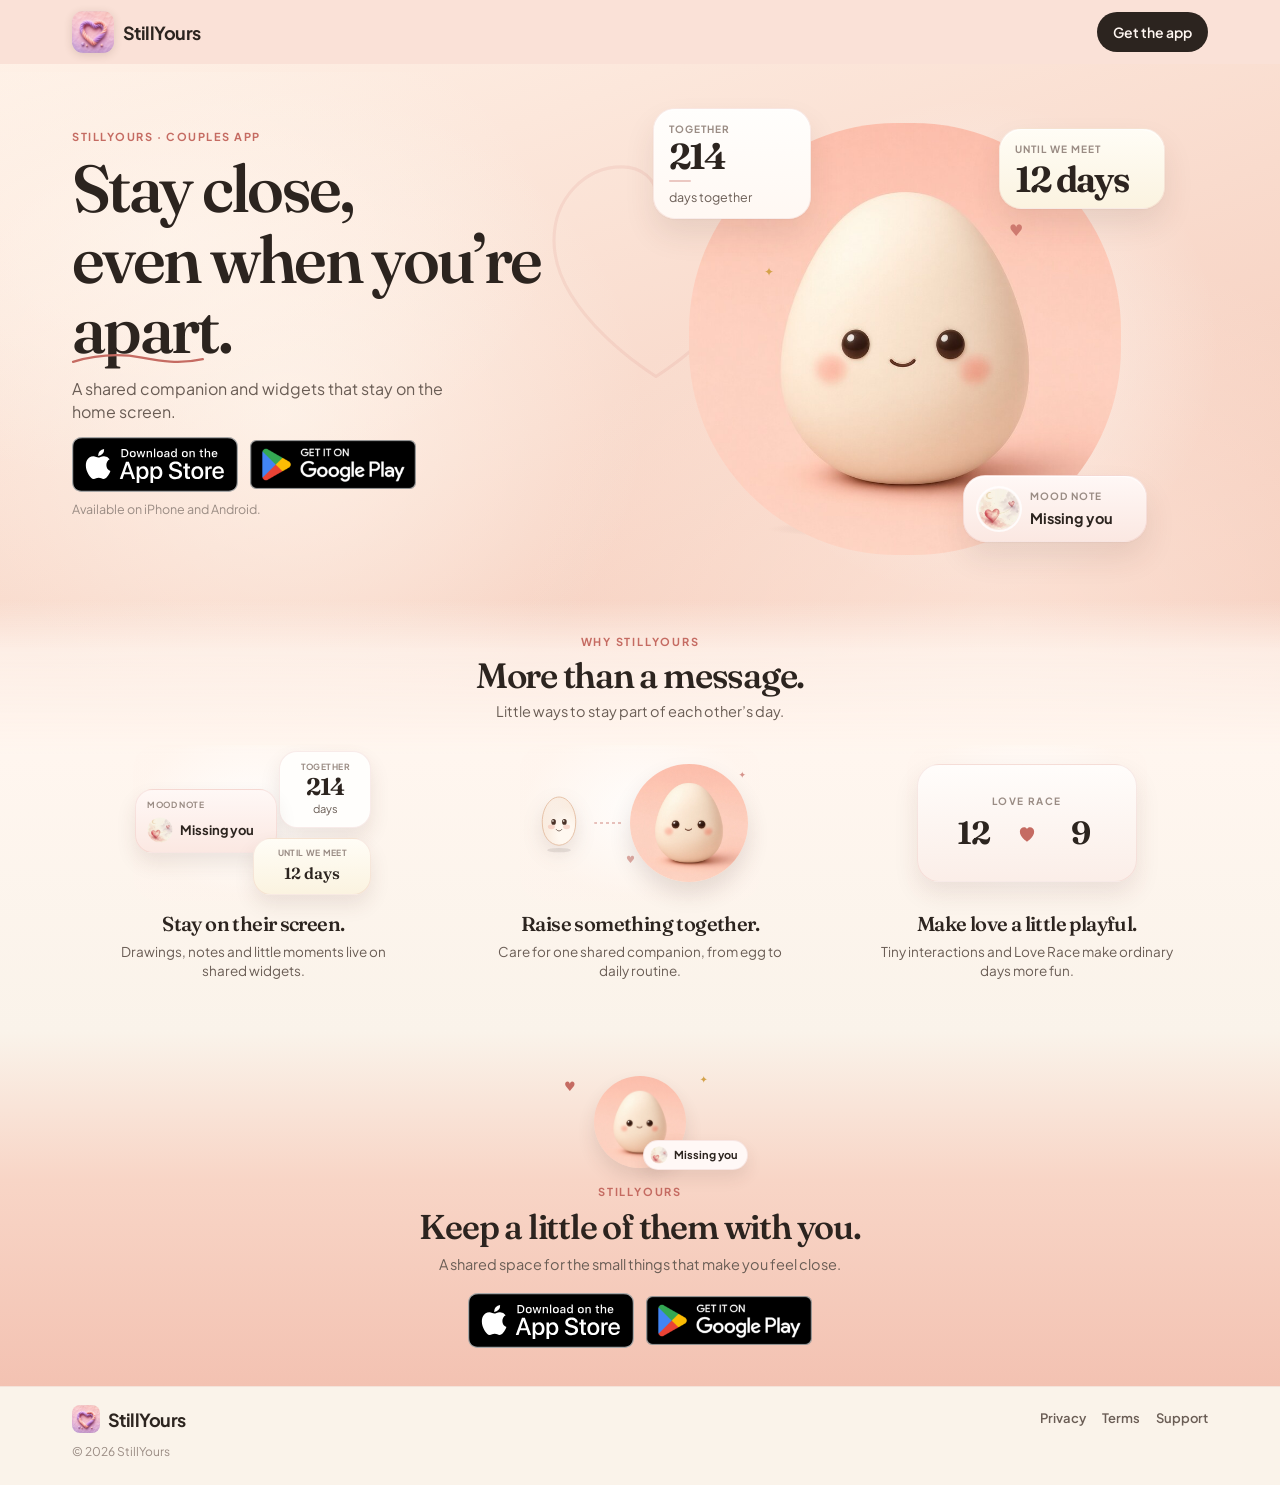
==== commit eb7b1851: "Redesign StillYours landing page Co-authored-by: Cursor <cursoragent@cursor.com>" ====
--- a/index.html
+++ b/index.html
@@ -9,23 +9,23 @@
     <title>StillYours — A couples app beyond the chat</title>
     <meta
       name="description"
-      content="StillYours is a couples app for the hours between messages. Share a pet, couple widgets, drawings, memories, Love Race, and a quieter sense of closeness — together or apart."
+      content="StillYours is a couples app for staying close with your partner. Share a companion, couple widgets, and quiet closeness — together or apart."
     />
     <link
       rel="canonical"
       href="https://bekirs01.github.io/stillyours-landing/"
     />
     <meta name="robots" content="index,follow" />
-    <meta name="theme-color" content="#F6F0E6" />
+    <meta name="theme-color" content="#F6C4B3" />
     <meta property="og:type" content="website" />
     <meta property="og:site_name" content="StillYours" />
     <meta
       property="og:title"
-      content="StillYours — A little world that stays between you"
+      content="StillYours — Stay close, even when you’re apart"
     />
     <meta
       property="og:description"
-      content="A couples app for the hours between messages. Shared pet, widgets, drawings, and closeness — even when you’re apart."
+      content="A couples app to stay connected with your partner. Shared companion, widgets, and quiet closeness."
     />
     <meta
       property="og:url"
@@ -45,7 +45,7 @@
     />
     <meta
       name="twitter:description"
-      content="Share a pet. Leave something on their home screen. Stay close in the small parts of the day."
+      content="Stay connected with your partner. Share a companion and little widgets that wait for them."
     />
     <meta
       name="twitter:image"
@@ -59,11 +59,11 @@
     <link
       rel="preload"
       as="style"
-      href="https://fonts.googleapis.com/css2?family=Fraunces:ital,opsz,wght@0,9..144,500;0,9..144,600;1,9..144,500&amp;family=Onest:wght@400;500;600&amp;display=swap"
+      href="https://fonts.googleapis.com/css2?family=Fraunces:opsz,wght@9..144,560;9..144,650&amp;family=Plus+Jakarta+Sans:wght@400;500;600;700&amp;display=swap"
     />
     <link
       rel="stylesheet"
-      href="https://fonts.googleapis.com/css2?family=Fraunces:ital,opsz,wght@0,9..144,500;0,9..144,600;1,9..144,500&amp;family=Onest:wght@400;500;600&amp;display=swap"
+      href="https://fonts.googleapis.com/css2?family=Fraunces:opsz,wght@9..144,560;9..144,650&amp;family=Plus+Jakarta+Sans:wght@400;500;600;700&amp;display=swap"
     />
     <link rel="stylesheet" href="./styles.css" />
     <script src="./config.js" defer></script>
@@ -71,25 +71,17 @@
   </head>
   <body>
     <a class="skip-link" href="#main">Skip to content</a>
-
-    <div class="paper-room" aria-hidden="true">
-      <div class="paper-field"></div>
-      <div class="paper-crumple"></div>
-      <div class="paper-sheet paper-sheet--under paper-sheet--blush"></div>
-      <div class="paper-sheet paper-sheet--under paper-sheet--mist"></div>
-      <div class="paper-sheet paper-sheet--main"></div>
-      <div class="paper-grain"></div>
-      <div class="paper-vignette"></div>
-      <div class="drift-heart drift-heart-a">
-        <img src="./assets/visual/svg/heart-paper.svg" alt="" width="18" height="18" />
-      </div>
-      <div class="drift-heart drift-heart-b">
-        <img src="./assets/visual/svg/heart-stroke.svg" alt="" width="16" height="16" />
-      </div>
-      <div class="drift-heart drift-heart-c">
-        <img src="./assets/visual/svg/heart-paper.svg" alt="" width="14" height="14" />
-      </div>
-    </div>
+    <div class="page-glow" aria-hidden="true"></div>
+    <div class="page-wash" aria-hidden="true"></div>
+    <div class="page-grain" aria-hidden="true"></div>
+    <svg class="page-heart" viewBox="0 0 240 220" aria-hidden="true" focusable="false">
+      <path
+        d="M120 198s-72-44-72-96C48 72 70 50 96 50c14 0 24 9 24 20 0-11 10-20 24-20 26 0 48 22 48 52 0 52-72 96-72 96z"
+        fill="none"
+        stroke="rgba(197,107,98,0.13)"
+        stroke-width="2.2"
+      />
+    </svg>
 
     <header class="site-header" id="site-header">
       <div class="shell header-inner">
@@ -98,17 +90,14 @@
             class="brand-mark"
             src="./assets/brand/app-icon-192.png"
             alt=""
-            width="36"
-            height="36"
+            width="44"
+            height="44"
           />
           <span class="wordmark">StillYours</span>
         </a>
-        <nav class="header-nav" aria-label="Page">
-          <a class="header-link" href="#special">Why StillYours</a>
-          <a class="header-cta" id="cta-get-app-header" href="#download"
-            >Get the app</a
-          >
-        </nav>
+        <a class="header-cta" id="cta-get-app-header" href="#download"
+          >Get the app</a
+        >
       </div>
     </header>
 
@@ -116,37 +105,94 @@
       <section class="hero" id="hero" aria-labelledby="hero-heading">
         <div class="shell hero-grid">
           <div class="hero-copy">
-            <p class="eyebrow">A shared nest for two.</p>
+            <p class="eyebrow">StillYours · Couples App</p>
             <h1 id="hero-heading">
-              <span class="hero-line">Still close.</span>
-              <span class="hero-line hero-line--write">
-                Still yours.
+              Stay close,<br />
+              even when<br class="m-break" />
+              you’re
+              <span class="hero-mark">
+                apart.
                 <svg
                   class="write-stroke"
-                  viewBox="0 0 168 18"
-                  width="168"
-                  height="18"
+                  viewBox="0 0 120 14"
+                  width="120"
+                  height="14"
                   aria-hidden="true"
                   focusable="false"
                 >
                   <path
                     class="write-path"
-                    d="M4 11c28-8 54-8 80 0 22 6 48 8 80-2"
+                    d="M3 8.2c16-4.8 34-6.6 52-3.2 14 2.6 28 5.2 46 1.2"
                     fill="none"
-                    stroke="#D07E70"
-                    stroke-opacity="0.72"
-                    stroke-width="1.8"
+                    stroke="#C56B62"
+                    stroke-width="1.7"
                     stroke-linecap="round"
                   />
                 </svg>
               </span>
             </h1>
             <p class="hero-support">
-              A private world for partners who want to feel present in each
-              other’s ordinary days.
+              A shared companion and widgets that stay on the home screen.
             </p>
-
-            <div class="store-tray cta-slip" id="download">
+          </div>
+
+          <div class="hero-visual" aria-hidden="true">
+            <div class="hero-stage">
+              <svg class="stage-heart" viewBox="0 0 200 180" aria-hidden="true">
+                <path
+                  d="M100 158s-58-36-58-78c0-24 18-40 38-40 12 0 20 7 20 16 0-9 8-16 20-16 20 0 38 16 38 40 0 42-58 78-58 78z"
+                  fill="none"
+                  stroke="rgba(197,107,98,0.28)"
+                  stroke-width="3"
+                />
+              </svg>
+              <div class="companion-wrap">
+                <span class="companion-halo"></span>
+                <img
+                  class="companion"
+                  src="./assets/visual/companion-mascot.jpg"
+                  alt=""
+                  width="800"
+                  height="800"
+                  fetchpriority="high"
+                  decoding="async"
+                />
+                <span class="companion-ground"></span>
+              </div>
+
+              <article class="float-card card-days">
+                <p class="card-kicker">Together</p>
+                <p class="card-value">214</p>
+                <span class="card-rule"></span>
+                <p class="card-label">days together</p>
+              </article>
+
+              <article class="float-card card-meet">
+                <p class="card-kicker">Until we meet</p>
+                <p class="card-value card-value--sm">12 days</p>
+              </article>
+
+              <article class="float-card card-mood">
+                <img
+                  class="mood-thumb"
+                  src="./assets/visual/mood-missing-you.webp"
+                  alt=""
+                  width="48"
+                  height="48"
+                />
+                <div>
+                  <p class="card-kicker">Mood note</p>
+                  <p class="card-mood-line">Missing you</p>
+                </div>
+              </article>
+
+              <span class="hero-heart">♥</span>
+              <span class="hero-sparkle">✦</span>
+            </div>
+          </div>
+
+          <div class="hero-cta" id="download">
+            <div class="store-tray">
               <a
                 class="store-apple"
                 data-store="app"
@@ -156,8 +202,8 @@
                 <img
                   src="./assets/stores/app-store-badge.svg"
                   alt="Download StillYours on the App Store"
-                  width="120"
-                  height="40"
+                  width="160"
+                  height="53"
                   decoding="async"
                 />
               </a>
@@ -170,351 +216,189 @@
                 <img
                   src="./assets/stores/google-play-badge.png"
                   alt="Get it on Google Play"
-                  width="135"
-                  height="40"
+                  width="168"
+                  height="50"
                   decoding="async"
                 />
               </a>
-              <p class="store-soon" data-store-soon hidden>
-                <span class="store-soon-title">Coming to the App Store</span>
-              </p>
             </div>
-            <p class="trust-cue">
-              Available on the App Store and Google Play
-            </p>
-            <p class="whisper">Made for two. Private. Everyday closeness.</p>
-          </div>
-
-          <div class="sculpture" aria-hidden="true">
-            <div class="sculpture-glow"></div>
-            <div class="paper-obj sheet-back"></div>
-            <div class="paper-obj sheet-mid paper-float">
-              <p class="hand">until we meet</p>
-              <p class="mid-count">12 days</p>
-            </div>
-            <div class="paper-obj sheet-front">
-              <p class="tiny-mark">StillYours</p>
-              <p class="days-num">214</p>
-              <p class="days-label">days together</p>
-              <img
-                class="companion-sit"
-                src="./assets/visual/svg/companion.svg"
-                alt=""
-                width="88"
-                height="94"
-              />
-              <img
-                class="egg-sit"
-                src="./assets/visual/svg/egg.svg"
-                alt=""
-                width="44"
-                height="54"
-              />
-            </div>
-            <div class="paper-obj chip-widget paper-float paper-float-slow">
-              <span class="chip-kicker">Mood Note</span>
-              <span class="chip-word">Missing you</span>
-            </div>
-            <div class="paper-obj float-heart">
-              <img src="./assets/visual/svg/heart-paper.svg" alt="" width="22" height="22" />
-            </div>
+            <p class="trust-line">Available on iPhone and Android.</p>
           </div>
         </div>
       </section>
 
-      <section class="section special" id="special" aria-labelledby="special-heading">
+      <section class="why" id="why" aria-labelledby="why-heading">
         <div class="shell">
-          <p class="kicker reveal">What makes StillYours special</p>
-          <h2 id="special-heading" class="reveal">Love, left where they will find it.</h2>
-          <p class="lead measure reveal">
-            A note on their lock screen. A companion you care for together. A
-            drawing only the two of you can finish.
-          </p>
-
-          <div class="special-flow">
-            <article class="card-feature card-stack-well reveal">
-              <p class="card-kicker">Couple widgets</p>
-              <h3>On their screen, even when the app is closed.</h3>
-              <p>
-                Mood Note, Until We Meet, and Heart Race live on Home and Lock
-                Screen — small doors into the nest.
-              </p>
-              <div class="widget-row" aria-hidden="true">
-                <div class="mini-chip">
-                  <span class="chip-kicker">Mood</span>
-                  <strong>Loved</strong>
-                </div>
-                <div class="mini-chip mini-chip--tilt">
-                  <span class="chip-kicker">Countdown</span>
-                  <strong>11 days</strong>
-                </div>
-                <div class="mini-chip mini-chip--race">
-                  <span class="chip-kicker">Heart Race</span>
-                  <strong>12 – 9</strong>
+          <header class="why-intro">
+            <p class="why-eyebrow">Why StillYours</p>
+            <h2 id="why-heading">More than a message.</h2>
+            <p class="why-lead">Little ways to stay part of each other’s day.</p>
+          </header>
+
+          <div class="why-grid">
+            <article class="why-item">
+              <div class="why-visual why-visual--widgets" aria-hidden="true">
+                <div class="widget-cluster">
+                  <div class="mini-widget mini-widget--mood why-float-a">
+                    <p class="mini-kicker">Mood Note</p>
+                    <p class="mini-line">
+                      <img
+                        src="./assets/visual/mood-missing-you.webp"
+                        alt=""
+                        width="32"
+                        height="32"
+                      />
+                      Missing you
+                    </p>
+                  </div>
+                  <div class="mini-widget mini-widget--days">
+                    <p class="mini-kicker">Together</p>
+                    <p class="mini-num">214</p>
+                    <p class="mini-sub">days</p>
+                  </div>
+                  <div class="mini-widget mini-widget--meet">
+                    <p class="mini-kicker">Until we meet</p>
+                    <p class="mini-meet">12 days</p>
+                  </div>
                 </div>
               </div>
+              <h3>Stay on their screen.</h3>
+              <p>Drawings, notes and little moments live on shared widgets.</p>
             </article>
 
-            <article class="card-letter card-feature reveal">
-              <p class="card-kicker">Shared companion</p>
-              <h3>One small life you take care of together.</h3>
-              <p>
-                A shared virtual pet — from egg to companion — that belongs to
-                both of you. Not his, not hers. Yours.
-              </p>
-              <div class="pet-pair" aria-hidden="true">
-                <img
-                  class="egg-still"
-                  src="./assets/visual/notes/sy-egg.webp"
-                  alt=""
-                  width="110"
-                  height="146"
-                />
-                <img
-                  class="pet-still"
-                  src="./assets/visual/svg/companion.svg"
-                  alt=""
-                  width="120"
-                  height="128"
-                />
+            <article class="why-item">
+              <div class="why-visual why-visual--pet" aria-hidden="true">
+                <div class="pet-stage">
+                  <img
+                    class="pet-egg"
+                    src="./assets/visual/svg/companion-egg.svg"
+                    alt=""
+                    width="56"
+                    height="68"
+                  />
+                  <span class="pet-dots" aria-hidden="true"></span>
+                  <div class="pet-grown-wrap">
+                    <img
+                      class="pet-grown why-float-c"
+                      src="./assets/visual/companion-mascot.jpg"
+                      alt=""
+                      width="112"
+                      height="112"
+                    />
+                    <span class="pet-spark">✦</span>
+                    <span class="pet-heart">♥</span>
+                  </div>
+                </div>
               </div>
+              <h3>Raise something together.</h3>
+              <p>Care for one shared companion, from egg to daily routine.</p>
             </article>
 
-            <article class="card-scrap reveal">
-              <p class="card-kicker">Love Race</p>
-              <h3>Who loves more today?</h3>
-              <p>
-                A playful daily race of hearts. Tiny competition, really a way
-                to say I’m here.
-              </p>
-              <div class="race-art" aria-hidden="true">
-                <span>12</span>
-                <img src="./assets/visual/svg/heart-stroke.svg" alt="" width="28" height="28" />
-                <span>9</span>
+            <article class="why-item">
+              <div class="why-visual why-visual--race" aria-hidden="true">
+                <div class="race-card">
+                  <p class="race-kicker">Love Race</p>
+                  <div class="race-row">
+                    <span class="race-score">12</span>
+                    <span class="race-heart">
+                      <svg viewBox="0 0 24 24" width="26" height="26" aria-hidden="true">
+                        <path
+                          d="M12 20s-6.6-4.1-6.6-9.1C5.4 8.4 7.2 6.8 9.3 6.8c1.2 0 2.2.6 2.7 1.6.5-1 1.5-1.6 2.7-1.6 2.1 0 3.9 1.6 3.9 4.1 0 5-6.6 9.1-6.6 9.1z"
+                          fill="#C56B62"
+                        />
+                      </svg>
+                    </span>
+                    <span class="race-score">9</span>
+                  </div>
+                </div>
               </div>
+              <h3>Make love a little playful.</h3>
+              <p>Tiny interactions and Love Race make ordinary days more fun.</p>
             </article>
-
-            <div class="slip-row">
-              <article class="card-slip reveal">
-                <p class="card-kicker">Drawings &amp; memories</p>
-                <h3>Shared paper. Two hands.</h3>
-                <p>
-                  Leave a sketch, a mood, a kept moment — more lasting than a
-                  disappearing text.
-                </p>
-                <img
-                  class="draw-peek"
-                  src="./assets/visual/svg/draw-scrap.svg"
-                  alt=""
-                  width="220"
-                  height="120"
-                  aria-hidden="true"
-                />
-              </article>
-              <aside class="card-counter reveal" aria-hidden="true">
-                <span class="chip-kicker">together</span>
-                <span class="days-num">214</span>
-                <span class="days-label">days</span>
-              </aside>
-            </div>
           </div>
         </div>
       </section>
 
-      <section class="section moments" id="moments" aria-labelledby="moments-heading">
-        <div class="shell measure moments-intro reveal">
-          <p class="kicker">Small moments that stay with you</p>
-          <h2 id="moments-heading">Little things couples love.</h2>
-          <p class="caption">
-            Illustrative relationship moments — not reviews from real people.
+      <section class="close-cta" id="get-the-app" aria-labelledby="close-heading">
+        <div class="shell close-inner">
+          <div class="close-sign" aria-hidden="true">
+            <span class="close-heart">♥</span>
+            <img
+              class="close-mascot"
+              src="./assets/visual/companion-mascot.jpg"
+              alt=""
+              width="180"
+              height="180"
+            />
+            <span class="close-spark">✦</span>
+            <span class="close-note">
+              <img
+                src="./assets/visual/mood-missing-you.webp"
+                alt=""
+                width="20"
+                height="20"
+              />
+              Missing you
+            </span>
+          </div>
+          <p class="close-eyebrow">StillYours</p>
+          <h2 id="close-heading">Keep a little of them with you.</h2>
+          <p class="close-lead">
+            A shared space for the small things that make you feel close.
           </p>
-        </div>
-
-        <div class="notes-atmosphere">
-          <div class="notes-track" aria-hidden="true">
-            <article class="card-quote rot-a">
-              <p class="moment-label">A little thing</p>
-              <p>I left a tiny drawing on his widget before class.</p>
-            </article>
-            <article class="card-love rot-b">
-              <p class="moment-label">A little thing</p>
-              <p>We fed the pet from two different cities.</p>
-            </article>
-            <article class="card-quote rot-c">
-              <p class="moment-label">A little thing</p>
-              <p>Her battery was at 4%. I told her to plug in.</p>
-            </article>
-            <article class="card-love rot-d">
-              <p class="moment-label">A little thing</p>
-              <p>The day counter sits on my home screen. Quiet, and enough.</p>
-            </article>
-            <article class="card-quote rot-a">
-              <p class="moment-label">A little thing</p>
-              <p>He won Love Race today. I’ll take that as a dare.</p>
-            </article>
-            <article class="card-love rot-b">
-              <p class="moment-label">A little thing</p>
-              <p>Not a chat. Just something waiting when I picked up my phone.</p>
-            </article>
-            <article class="card-quote rot-a">
-              <p class="moment-label">A little thing</p>
-              <p>I left a tiny drawing on his widget before class.</p>
-            </article>
-            <article class="card-love rot-b">
-              <p class="moment-label">A little thing</p>
-              <p>We fed the pet from two different cities.</p>
-            </article>
-            <article class="card-quote rot-c">
-              <p class="moment-label">A little thing</p>
-              <p>Her battery was at 4%. I told her to plug in.</p>
-            </article>
-            <article class="card-love rot-d">
-              <p class="moment-label">A little thing</p>
-              <p>The day counter sits on my home screen. Quiet, and enough.</p>
-            </article>
-            <article class="card-quote rot-a">
-              <p class="moment-label">A little thing</p>
-              <p>He won Love Race today. I’ll take that as a dare.</p>
-            </article>
-            <article class="card-love rot-b">
-              <p class="moment-label">A little thing</p>
-              <p>Not a chat. Just something waiting when I picked up my phone.</p>
-            </article>
-          </div>
-        </div>
-
-        <ul class="moments-static visually-hidden">
-          <li>Illustrative moment: I left a tiny drawing on his widget before class.</li>
-          <li>Illustrative moment: We fed the pet from two different cities.</li>
-          <li>Illustrative moment: Her battery was at 4%. I told her to plug in.</li>
-          <li>Illustrative moment: The day counter sits on my home screen. Quiet, and enough.</li>
-          <li>Illustrative moment: He won Love Race today. I’ll take that as a dare.</li>
-          <li>Illustrative moment: Not a chat. Just something waiting when I picked up my phone.</li>
-        </ul>
-      </section>
-
-      <section class="final-cta" id="final-cta" aria-labelledby="final-heading">
-        <div class="shell">
-          <div class="letter-sheet letter-sheet--final reveal">
-            <p class="eyebrow">StillYours</p>
-            <h2 id="final-heading">Keep a little of them with you.</h2>
-            <p class="lead">
-              Widgets on the lock screen. A shared nest. Notes, drawings, and
-              the quiet sense they are still in your day.
-            </p>
-            <div class="store-tray">
-              <a
-                class="store-apple"
-                data-store="app"
-                data-cta-id="final"
-                href="https://apps.apple.com/us/app/stillyours-couples-app/id6800851245"
-              >
-                <img
-                  src="./assets/stores/app-store-badge.svg"
-                  alt="Download StillYours on the App Store"
-                  width="120"
-                  height="40"
-                  loading="lazy"
-                  decoding="async"
-                />
-              </a>
-              <a
-                class="store-play"
-                data-store="play"
-                data-cta-id="final"
-                href="https://play.google.com/store/apps/details?id=com.bekirsucikaran.our_child"
-              >
-                <img
-                  src="./assets/stores/google-play-badge.png"
-                  alt="Get it on Google Play"
-                  width="135"
-                  height="40"
-                  loading="lazy"
-                  decoding="async"
-                />
-              </a>
-              <p class="store-soon" data-store-soon hidden>
-                <span class="store-soon-title">Coming to the App Store</span>
-              </p>
-            </div>
-            <p class="whisper">Available on iPhone and Android.</p>
-            <p class="positioning">
-              StillYours is for two people who already know each other. It is
-              not a dating app.
-            </p>
+          <div class="store-tray">
+            <a
+              class="store-apple"
+              data-store="app"
+              data-cta-id="final"
+              href="https://apps.apple.com/us/app/stillyours-couples-app/id6800851245"
+            >
+              <img
+                src="./assets/stores/app-store-badge.svg"
+                alt="Download StillYours on the App Store"
+                width="160"
+                height="53"
+                decoding="async"
+              />
+            </a>
+            <a
+              class="store-play"
+              data-store="play"
+              data-cta-id="final"
+              href="https://play.google.com/store/apps/details?id=com.bekirsucikaran.our_child"
+            >
+              <img
+                src="./assets/stores/google-play-badge.png"
+                alt="Get it on Google Play"
+                width="168"
+                height="50"
+                decoding="async"
+              />
+            </a>
           </div>
         </div>
       </section>
     </main>
 
-    <footer class="site-footer" id="site-footer">
+    <footer class="site-footer">
       <div class="shell footer-inner">
-        <div class="footer-brand">
-          <p class="wordmark footer-wordmark">StillYours</p>
-          <p class="footer-caption">Made for two.</p>
-        </div>
-        <nav class="footer-nav" aria-label="Legal and store">
+        <a class="footer-brand" href="./">
+          <img
+            class="footer-mark"
+            src="./assets/brand/app-icon-192.png"
+            alt=""
+            width="28"
+            height="28"
+          />
+          <span class="wordmark">StillYours</span>
+        </a>
+        <nav class="footer-nav" aria-label="Legal">
           <a href="./privacy.html">Privacy</a>
           <a href="./terms.html">Terms</a>
           <a href="./support.html">Support</a>
-          <a
-            data-store="app"
-            data-cta-id="footer"
-            href="https://apps.apple.com/us/app/stillyours-couples-app/id6800851245"
-            >App Store</a
-          >
-          <a
-            data-store="play"
-            data-cta-id="footer"
-            href="https://play.google.com/store/apps/details?id=com.bekirsucikaran.our_child"
-            >Google Play</a
-          >
         </nav>
         <p class="footer-copy">© 2026 StillYours</p>
-        <p class="footer-legal">
-          Apple, the Apple logo, and App Store are trademarks of Apple Inc.
-          Google Play and the Google Play logo are trademarks of Google LLC.
-        </p>
       </div>
     </footer>
-
-    <div class="sticky-cta" id="sticky-cta" hidden>
-      <p class="sticky-label">Get StillYours</p>
-      <div class="sticky-actions">
-        <a
-          class="store-apple store-apple--compact"
-          data-store="app"
-          data-cta-id="sticky"
-          href="https://apps.apple.com/us/app/stillyours-couples-app/id6800851245"
-        >
-          <img
-            src="./assets/stores/app-store-badge.svg"
-            alt="Download StillYours on the App Store"
-            width="96"
-            height="32"
-            loading="lazy"
-            decoding="async"
-          />
-        </a>
-        <a
-          class="store-play store-play--compact"
-          data-store="play"
-          data-cta-id="sticky"
-          href="https://play.google.com/store/apps/details?id=com.bekirsucikaran.our_child"
-        >
-          <img
-            src="./assets/stores/google-play-badge.png"
-            alt="Get it on Google Play"
-            width="108"
-            height="32"
-            loading="lazy"
-            decoding="async"
-          />
-        </a>
-        <p class="store-soon store-soon--compact" data-store-soon hidden>
-          <span class="store-soon-title">Coming to the App Store</span>
-        </p>
-      </div>
-    </div>
   </body>
 </html>
--- a/styles.css
+++ b/styles.css
@@ -1,54 +1,27 @@
-/* StillYours landing — short paper nest, mobile-first. */
+/* StillYours landing — Phase 1.5 premium polish. Header + hero only. */
 
 :root {
-  --paper: #f6f0e6;
-  --paper-deep: #efe6d8;
-  --paper-light: #fffbf5;
-  --paper-warm: #fff8ef;
-  --paper-note: #fff3d6;
-  --paper-rose: #f7eaf1;
-  --paper-sage: #f3f6ef;
-  --ink: #3a322b;
-  --ink-soft: #74685c;
-  --ink-faint: #b0a49a;
-  --whisper: #8a7e74;
-  --line: #e0d3c4;
-  --line-strong: #d3c2b0;
-  --gold: #e8c27a;
-  --gold-deep: #e2b45a;
-  --clay: #d07e70;
-  --clay-deep: #c56f62;
-  --sage: #b7c9a8;
-  --bond: #cfa0b8;
-  --on-ink: #fff8ef;
-  --link-footer: #8a5a3c;
-  --serif: "Fraunces", "Iowan Old Style", Palatino, "Palatino Linotype", Georgia, serif;
-  --sans: "Onest", ui-sans-serif, system-ui, -apple-system, "Segoe UI", sans-serif;
-  --shell: 720px;
-  --measure: 38em;
+  --peach: #f6c4b3;
+  --peach-deep: #efb09e;
+  --ivory: #fff6ef;
+  --blush: #f3b7a8;
+  --butter: #fbf3e0;
+  --ink: #2c241f;
+  --ink-soft: #6a5d55;
+  --ink-faint: #9a8c84;
+  --coral: #c56b62;
+  --card: #fffdfb;
+  --line: rgba(197, 107, 98, 0.13);
+  --on-ink: #fff7f2;
+  --display: "Fraunces", "Iowan Old Style", Palatino, Georgia, serif;
+  --sans: "Plus Jakarta Sans", ui-sans-serif, system-ui, -apple-system, "Segoe UI", sans-serif;
+  --shell: 1200px;
   --gutter: 20px;
-  --touch: 48px;
-  --radius-sheet: 28px;
-  --ease-out: cubic-bezier(0.22, 1, 0.36, 1);
-  --ease-in-out: cubic-bezier(0.45, 0, 0.55, 1);
-  --shadow-ink: 58, 50, 43;
-  --sh-env: 0 22px 70px rgba(var(--shadow-ink), 0.08), 0 4px 10px rgba(var(--shadow-ink), 0.04);
-  --sh-section: 0 12px 40px rgba(var(--shadow-ink), 0.06);
-  --sh-raised: 0 16px 36px rgba(var(--shadow-ink), 0.1), 0 2px 6px rgba(var(--shadow-ink), 0.05);
-  --sh-cta: 0 8px 24px rgba(var(--shadow-ink), 0.14);
-  --sh-float: 0 14px 28px rgba(var(--shadow-ink), 0.11), 0 1px 2px rgba(var(--shadow-ink), 0.06);
-  --sh-pressed: 0 4px 12px rgba(var(--shadow-ink), 0.1);
-  --paper-edge: inset 0 1px 0 rgba(255, 251, 245, 0.72);
-  --z-room: 0;
-  --z-env: 2;
-  --z-content: 6;
-  --z-raised: 10;
-  --z-cta: 16;
-  --z-float: 22;
+  --header-h: 58px;
+  --shadow-ink: 80, 48, 40;
+  --z-skip: 50;
   --z-header: 40;
-  --z-sticky: 45;
-  --z-skip: 50;
-  --header-h: 52px;
+  --z-content: 4;
 }
 
 *,
@@ -62,6 +35,7 @@
   -webkit-text-size-adjust: 100%;
   text-size-adjust: 100%;
   scroll-behavior: smooth;
+  background-color: #efb7a6;
 }
 
 html,
@@ -70,23 +44,67 @@
   padding: 0;
   width: 100%;
   max-width: 100%;
-  overflow-x: hidden;
+  overflow-x: clip;
 }
 
 body {
+  position: relative;
   font-family: var(--sans);
   font-weight: 400;
   font-size: 16px;
-  line-height: 1.55;
+  line-height: 1.5;
   color: var(--ink);
-  background-color: var(--paper);
+  background-color: #f8cbbb;
   background-image:
-    radial-gradient(80vw 52vw at 50% 18%, #fff8ef 0%, rgba(255, 248, 239, 0) 72%),
-    radial-gradient(46vw 34vw at 94% 0%, rgba(208, 126, 112, 0.1) 0%, rgba(232, 194, 122, 0.07) 28%, transparent 68%),
-    linear-gradient(90deg, rgba(247, 234, 241, 0.38), transparent 18%, transparent 82%, rgba(247, 230, 190, 0.3)),
-    linear-gradient(180deg, var(--paper) 0%, var(--paper-deep) 100%);
-  min-height: 100svh;
-  min-height: 100dvh;
+    radial-gradient(42vw 38vw at 22% 28%, rgba(255, 246, 238, 0.72) 0%, transparent 68%),
+    radial-gradient(58vw 48vw at 78% 42%, rgba(255, 236, 226, 0.62) 0%, transparent 64%),
+    linear-gradient(160deg, #fff3ea 0%, #f6cfc0 48%, #efb7a6 100%);
+}
+
+.page-glow {
+  position: absolute;
+  top: 88px;
+  right: 4%;
+  width: min(46vw, 520px);
+  height: min(46vw, 520px);
+  border-radius: 50%;
+  background: radial-gradient(circle, rgba(255, 250, 246, 0.7) 0%, rgba(245, 180, 164, 0) 68%);
+  pointer-events: none;
+  z-index: 0;
+}
+
+.page-wash {
+  position: absolute;
+  top: 72px;
+  left: 0;
+  width: min(48vw, 560px);
+  height: 420px;
+  background: radial-gradient(ellipse at 30% 40%, rgba(255, 248, 241, 0.55), transparent 70%);
+  pointer-events: none;
+  z-index: 0;
+}
+
+.page-grain {
+  position: absolute;
+  inset: 0;
+  pointer-events: none;
+  z-index: 1;
+  opacity: 0.035;
+  background-image: url("./assets/visual/paper/sy-paper-grain-tile.webp");
+  background-repeat: repeat;
+  background-size: 220px 220px;
+  mix-blend-mode: multiply;
+}
+
+.page-heart {
+  position: absolute;
+  top: 110px;
+  left: 42%;
+  width: min(34vw, 340px);
+  height: auto;
+  pointer-events: none;
+  z-index: 1;
+  opacity: 0.9;
 }
 
 img,
@@ -100,31 +118,13 @@
   color: var(--ink);
 }
 
-:focus {
-  outline: 2px solid var(--gold);
+:focus-visible {
+  outline: 2px solid var(--coral);
   outline-offset: 3px;
 }
 
 :focus:not(:focus-visible) {
   outline: none;
-}
-
-:focus-visible {
-  outline: 2px solid var(--gold);
-  outline-offset: 3px;
-  box-shadow: 0 0 0 2px var(--ink);
-}
-
-.visually-hidden {
-  position: absolute;
-  width: 1px;
-  height: 1px;
-  padding: 0;
-  margin: -1px;
-  overflow: hidden;
-  clip: rect(0, 0, 0, 0);
-  white-space: nowrap;
-  border: 0;
 }
 
 .skip-link {
@@ -137,7 +137,7 @@
   padding: 8px 12px;
   z-index: var(--z-skip);
   font-size: 14px;
-  font-weight: 500;
+  font-weight: 600;
   text-decoration: none;
   border-radius: 999px;
 }
@@ -148,1476 +148,1357 @@
 }
 
 .shell {
-  width: min(calc(100% - (var(--gutter) * 2)), var(--shell));
-  max-width: 100%;
+  width: min(100%, var(--shell));
   margin-inline: auto;
-}
-
-main {
-  overflow-x: hidden;
-  max-width: 100%;
-}
-
-.measure {
-  max-width: var(--measure);
-}
-
-/* --- Paper atmosphere --- */
-
-.paper-room {
-  position: fixed;
-  inset: 0;
-  z-index: var(--z-room);
-  pointer-events: none;
-  overflow: hidden;
-}
-
-.paper-field {
-  position: absolute;
-  inset: -8%;
-  background-image: url("./assets/visual/paper/sy-paper-field-mobile.webp");
-  background-size: cover;
-  background-position: center top;
-  opacity: 0.62;
-}
-
-.paper-crumple {
-  position: absolute;
-  inset: -4%;
-  opacity: 0.16;
-  mix-blend-mode: multiply;
-  background-image:
-    radial-gradient(38% 28% at 18% 22%, rgba(58, 50, 43, 0.16), transparent 62%),
-    radial-gradient(32% 24% at 82% 12%, rgba(58, 50, 43, 0.12), transparent 58%),
-    radial-gradient(46% 22% at 62% 78%, rgba(58, 50, 43, 0.11), transparent 64%),
-    radial-gradient(24% 18% at 8% 68%, rgba(58, 50, 43, 0.1), transparent 70%),
-    repeating-linear-gradient(
-      118deg,
-      transparent 0 46px,
-      rgba(58, 50, 43, 0.03) 47px,
-      transparent 52px
-    );
-}
-
-.paper-sheet {
-  position: absolute;
-  border-radius: 32px 30px 36px 28px;
-  box-shadow: var(--sh-env), var(--paper-edge);
-}
-
-.paper-sheet--blush {
-  inset: 10px 10px auto 18px;
-  height: 72%;
-  background: color-mix(in srgb, var(--paper-rose) 22%, var(--paper-light));
-  transform: rotate(0.4deg);
-  opacity: 0.62;
-  z-index: var(--z-env);
-}
-
-.paper-sheet--mist {
-  inset: 18px 16px auto 8px;
-  height: 78%;
-  background: color-mix(in srgb, #e7edf2 14%, var(--paper-light));
-  transform: rotate(-0.55deg);
-  opacity: 0.52;
-  z-index: var(--z-env);
-}
-
-.paper-sheet--main {
-  inset: 8px;
-  background: rgba(255, 251, 245, 0.28);
-  border: 1px solid rgba(224, 211, 196, 0.5);
-  z-index: calc(var(--z-env) + 1);
-}
-
-.paper-grain {
-  position: absolute;
-  inset: 0;
-  background-image: url("./assets/visual/paper/sy-paper-grain-tile.webp");
-  background-size: 512px;
-  opacity: 0.045;
-  mix-blend-mode: multiply;
-  z-index: calc(var(--z-env) + 2);
-}
-
-.paper-vignette {
-  position: absolute;
-  inset: 0;
-  background: radial-gradient(120% 80% at 50% 40%, transparent 52%, rgba(58, 50, 43, 0.07) 100%);
-  z-index: calc(var(--z-env) + 3);
-}
-
-.drift-heart {
-  position: absolute;
-  z-index: var(--z-float);
-  opacity: 0.38;
-}
-
-.drift-heart img {
-  width: 100%;
-  height: auto;
-}
-
-.drift-heart-a {
-  left: 8%;
-  top: 22%;
-  width: 18px;
-}
-
-.drift-heart-b {
-  right: 10%;
-  top: 38%;
-  width: 16px;
-}
-
-.drift-heart-c {
-  left: 14%;
-  bottom: 18%;
-  width: 14px;
-}
-
-/* --- Header --- */
+  padding-inline: var(--gutter);
+}
 
 .site-header {
   position: sticky;
   top: 0;
   z-index: var(--z-header);
-  height: calc(var(--header-h) + env(safe-area-inset-top, 0px));
-  padding-top: env(safe-area-inset-top, 0px);
-  background: color-mix(in srgb, var(--paper) 90%, transparent);
-  border-bottom: 1px solid transparent;
+  height: var(--header-h);
+  background: color-mix(in srgb, #f8d4c6 70%, white 30%);
+  backdrop-filter: blur(16px);
+  -webkit-backdrop-filter: blur(16px);
 }
 
 html.is-scrolled .site-header {
-  border-bottom-color: rgba(224, 211, 196, 0.45);
+  box-shadow: 0 1px 0 rgba(var(--shadow-ink), 0.08);
 }
 
 .header-inner {
+  height: var(--header-h);
   display: flex;
   align-items: center;
   justify-content: space-between;
-  gap: 8px;
-  height: var(--header-h);
-  min-width: 0;
+  gap: 12px;
 }
 
 .brand {
   display: inline-flex;
   align-items: center;
-  gap: 10px;
+  gap: 9px;
   text-decoration: none;
-  min-height: var(--touch);
   min-width: 0;
 }
 
 .brand-mark {
-  width: 34px;
-  height: 34px;
-  border-radius: 9px;
-  box-shadow: 0 4px 10px rgba(var(--shadow-ink), 0.12);
+  width: 36px;
+  height: 36px;
+  border-radius: 10px;
+  flex: 0 0 auto;
+  box-shadow: 0 2px 8px rgba(var(--shadow-ink), 0.16);
 }
 
 .wordmark {
-  font-family: var(--serif);
-  font-weight: 600;
-  font-size: 20px;
-  line-height: 1;
-  letter-spacing: -0.04em;
-  color: var(--ink);
-  text-decoration: none;
-  font-optical-sizing: auto;
-}
-
-.header-nav {
-  display: flex;
-  align-items: center;
-  gap: 8px;
-}
-
-.header-link {
-  display: none;
-  min-height: var(--touch);
-  align-items: center;
-  padding: 8px 4px;
-  font-size: 14px;
-  font-weight: 500;
-  color: var(--ink-soft);
-  text-decoration: none;
+  font-size: 16.5px;
+  font-weight: 700;
+  letter-spacing: -0.03em;
+  white-space: nowrap;
 }
 
 .header-cta {
   display: inline-flex;
   align-items: center;
   justify-content: center;
-  min-height: var(--touch);
-  min-width: var(--touch);
-  flex-shrink: 0;
-  padding: 8px 2px 8px 10px;
-  font-size: 14px;
+  min-height: 36px;
+  padding: 0 14px;
+  border-radius: 999px;
+  background: var(--ink);
+  color: var(--on-ink);
+  text-decoration: none;
+  font-size: 13px;
   font-weight: 600;
-  color: var(--ink);
-  text-decoration: none;
-}
-
-.header-cta:hover,
-.header-link:hover {
-  color: var(--ink);
-  text-decoration: underline;
-  text-underline-offset: 4px;
-  text-decoration-color: color-mix(in srgb, var(--gold) 80%, transparent);
-}
-
-/* --- Type --- */
-
-.eyebrow,
-.kicker,
-.chip-kicker,
-.card-kicker,
-.moment-label {
-  margin: 0;
-  font-family: var(--sans);
+  white-space: nowrap;
+  flex: 0 0 auto;
+  transition: background 0.18s ease, transform 0.18s ease;
+}
+
+.header-cta:hover {
+  background: #1f1916;
+}
+
+.header-cta:active {
+  transform: translateY(1px);
+}
+
+main {
+  position: relative;
+  z-index: var(--z-content);
+}
+
+.hero {
+  padding: 8px 0 20px;
+}
+
+#download {
+  scroll-margin-top: 72px;
+}
+
+.hero-grid {
+  display: grid;
+  grid-template-columns: minmax(0, 1fr);
+  grid-template-areas:
+    "copy"
+    "visual"
+    "cta";
+  gap: 10px 24px;
+  align-items: center;
+}
+
+.hero-copy {
+  grid-area: copy;
+  text-align: center;
+  min-width: 0;
+}
+
+.hero-visual {
+  grid-area: visual;
+  min-width: 0;
+  display: flex;
+  justify-content: center;
+}
+
+.hero-cta {
+  grid-area: cta;
+  min-width: 0;
+}
+
+.eyebrow {
+  margin: 0 0 8px;
   font-size: 11px;
-  font-weight: 500;
-  line-height: 1.2;
+  font-weight: 700;
   letter-spacing: 0.14em;
   text-transform: uppercase;
+  color: var(--coral);
+}
+
+.hero h1 {
+  margin: 0;
+  font-family: var(--display);
+  font-weight: 560;
+  font-size: clamp(2.45rem, 10.4vw, 3rem);
+  line-height: 1.08;
+  letter-spacing: -0.038em;
+  color: var(--ink);
+  max-width: 100%;
+}
+
+.hero-mark {
+  position: relative;
+  display: inline-block;
+}
+
+.write-stroke {
+  position: absolute;
+  left: -2%;
+  right: -4%;
+  bottom: -0.08em;
+  width: 108%;
+  height: auto;
+  overflow: visible;
+}
+
+.write-path {
+  stroke-dasharray: 130;
+  stroke-dashoffset: 130;
+  animation: draw-stroke 1.15s ease-out 0.2s forwards;
+}
+
+.hero-support {
+  margin: 10px auto 0;
+  max-width: 28em;
+  font-size: 15px;
+  line-height: 1.45;
   color: var(--ink-soft);
 }
 
-.hero h1,
-.section h2,
-.final-cta h2,
-.legal-page h1 {
+.m-break {
+  display: inline;
+}
+
+.hero-stage {
+  position: relative;
+  width: min(100%, 348px);
+  aspect-ratio: 1;
+}
+
+.stage-heart {
+  position: absolute;
+  inset: 8% 10% 14%;
+  width: auto;
+  height: auto;
+  opacity: 0.55;
+  animation: heart-pulse 1.8s ease-out 0.25s both;
+}
+
+.companion-wrap {
+  position: absolute;
+  left: 50%;
+  top: 54%;
+  width: 76%;
+  transform: translate(-50%, -50%);
+  animation: float-mascot 5.6s ease-in-out infinite;
+}
+
+.companion-halo {
+  position: absolute;
+  inset: 6% 4% 2%;
+  border-radius: 50%;
+  background: radial-gradient(circle, rgba(255, 252, 248, 0.9) 0%, rgba(255, 236, 226, 0.15) 58%, transparent 72%);
+  z-index: 0;
+}
+
+.companion {
+  position: relative;
+  z-index: 1;
+  width: 100%;
+  height: auto;
+  border-radius: 48%;
+  object-fit: cover;
+  object-position: center 46%;
+}
+
+.companion-ground {
+  position: absolute;
+  left: 18%;
+  right: 18%;
+  bottom: 4%;
+  height: 18px;
+  border-radius: 50%;
+  background: radial-gradient(ellipse, rgba(80, 40, 32, 0.18) 0%, transparent 70%);
+  z-index: 0;
+}
+
+.float-card {
+  position: absolute;
+  z-index: 3;
+  background: var(--card);
+  border: 1px solid var(--line);
+  border-radius: 22px;
+  box-shadow:
+    0 16px 30px rgba(var(--shadow-ink), 0.1),
+    0 1px 2px rgba(var(--shadow-ink), 0.04);
+  padding: 12px 14px 11px;
+  backdrop-filter: blur(8px);
+}
+
+.float-card::before {
+  content: "";
+  position: absolute;
+  inset: 0;
+  border-radius: inherit;
+  pointer-events: none;
+  box-shadow: inset 0 1px 0 rgba(255, 255, 255, 0.78);
+}
+
+.card-days {
+  top: 3%;
+  left: 2%;
+  width: 142px;
+  background: linear-gradient(180deg, #fffefc 0%, #fff8f3 100%);
+  animation: float-card-a 6.4s ease-in-out infinite;
+}
+
+.card-meet {
+  top: 8%;
+  right: 1%;
+  width: 148px;
+  background: linear-gradient(180deg, #fffdf6 0%, var(--butter) 100%);
+  animation: float-card-b 7.2s ease-in-out infinite;
+}
+
+.card-mood {
+  right: 5%;
+  bottom: 4%;
+  width: 176px;
+  display: flex;
+  align-items: center;
+  gap: 10px;
+  background: linear-gradient(180deg, #fff8f6 0%, #fbe8e2 100%);
+  animation: float-card-c 7.8s ease-in-out infinite;
+}
+
+.card-kicker {
   margin: 0;
-  font-family: var(--serif);
-  font-weight: 600;
-  letter-spacing: -0.03em;
-  font-optical-sizing: auto;
-  text-wrap: wrap;
-  overflow-wrap: break-word;
-  max-width: 100%;
-  color: var(--ink);
-}
-
-.lead,
-.hero-support {
-  margin: 14px 0 0;
-  font-size: 15.5px;
-  line-height: 1.55;
+  font-size: 10px;
+  font-weight: 700;
+  letter-spacing: 0.1em;
+  text-transform: uppercase;
+  color: var(--ink-faint);
+}
+
+.card-value {
+  margin: 3px 0 0;
+  font-family: var(--display);
+  font-size: 32px;
+  font-weight: 650;
+  line-height: 0.92;
+  letter-spacing: -0.045em;
+}
+
+.card-value--sm {
+  font-size: 22px;
+  margin-top: 6px;
+}
+
+.card-rule {
+  display: block;
+  width: 22px;
+  height: 1.5px;
+  margin: 7px 0 6px;
+  background: rgba(197, 107, 98, 0.35);
+  border-radius: 2px;
+}
+
+.card-label {
+  margin: 0;
+  font-size: 12.5px;
   color: var(--ink-soft);
 }
 
-.caption,
-.whisper {
-  margin: 14px 0 0;
-  font-size: 13px;
-  line-height: 1.45;
-  color: var(--whisper);
-}
-
-.trust-cue {
-  margin: 12px 0 0;
-  font-size: 13px;
-  font-weight: 500;
-  letter-spacing: 0.02em;
-  color: var(--ink-soft);
-}
-
-.hand {
-  margin: 0;
-  font-family: var(--serif);
-  font-style: italic;
-  font-weight: 500;
-  font-size: 18px;
-  line-height: 1.35;
-  color: var(--ink);
-}
-
-.days-num {
-  font-family: var(--serif);
-  font-weight: 500;
-  font-size: 48px;
+.mood-thumb {
+  width: 42px;
+  height: 42px;
+  border-radius: 50%;
+  object-fit: cover;
+  flex: 0 0 auto;
+  box-shadow: 0 0 0 2px rgba(255, 255, 255, 0.8);
+}
+
+.card-mood-line {
+  margin: 4px 0 0;
+  font-size: 14.5px;
+  font-weight: 700;
+  white-space: nowrap;
+}
+
+.hero-heart {
+  position: absolute;
+  top: 30%;
+  right: 28%;
+  z-index: 4;
+  color: var(--coral);
+  font-size: 16px;
   line-height: 1;
-  letter-spacing: -0.04em;
-}
-
-.days-label,
-.tiny-mark {
+  opacity: 0.82;
+  animation: float-heart 4.6s ease-in-out infinite;
+}
+
+.hero-sparkle {
+  position: absolute;
+  top: 38%;
+  left: 24%;
+  z-index: 4;
+  color: #d4a24a;
   font-size: 12px;
-  letter-spacing: 0.04em;
-  color: var(--ink-soft);
-}
-
-/* --- Store CTAs --- */
-
-.store-tray,
-.cta-slip {
+  animation: twinkle 4.2s ease-in-out infinite;
+}
+
+.store-tray {
   display: flex;
-  flex-direction: column;
-  align-items: stretch;
-  gap: 10px;
-  margin-top: 22px;
-  padding: 12px;
-  background: color-mix(in srgb, var(--paper-deep) 62%, var(--paper-light));
-  border: 1px solid rgba(224, 211, 196, 0.8);
-  border-radius: 20px;
-  box-shadow: var(--sh-section), var(--paper-edge);
-}
-
-.store-play,
-.store-apple {
+  flex-wrap: wrap;
+  justify-content: center;
+  align-items: center;
+  gap: 10px 12px;
+}
+
+.store-apple,
+.store-play {
   display: inline-flex;
   align-items: center;
-  justify-content: center;
-  min-height: var(--touch);
+  line-height: 0;
+  border-radius: 8px;
   min-width: 0;
-  width: 100%;
-  padding: 4px 6px;
-  border-radius: 12px;
+  flex: 0 0 auto;
+}
+
+.store-apple img,
+.store-play img {
+  width: 150px;
+  max-width: 150px;
+  height: auto;
+}
+
+.trust-line {
+  margin: 8px 0 0;
+  text-align: center;
+  font-size: 12.5px;
+  color: var(--ink-faint);
+}
+
+.legal-page {
+  padding: 28px 0 64px;
+}
+
+.legal-page h1 {
+  font-family: var(--display);
+  font-weight: 560;
+  font-size: 2rem;
+  letter-spacing: -0.03em;
+  margin: 0 0 16px;
+}
+
+.legal-page p {
+  max-width: 38em;
+  color: var(--ink-soft);
+}
+
+.legal-page a {
+  color: var(--coral);
+}
+
+.site-footer {
+  position: relative;
+  z-index: var(--z-content);
+  padding: 18px 0 24px;
+  background: #faf3ea;
+  border-top: 1px solid rgba(197, 107, 98, 0.12);
+}
+
+.footer-inner {
+  display: flex;
+  flex-wrap: wrap;
+  align-items: center;
+  justify-content: space-between;
+  gap: 10px 20px;
+}
+
+.footer-brand {
+  display: inline-flex;
+  align-items: center;
+  gap: 8px;
   text-decoration: none;
-  background: transparent;
-  box-shadow: none;
-  transition: transform 160ms var(--ease-out);
-}
-
-.store-play img,
-.store-apple img {
-  height: 40px;
-  width: auto;
-  max-width: 168px;
-}
-
-.store-play:hover,
-.store-apple:hover {
-  transform: translateY(-1px);
-}
-
-.store-play:active,
-.store-apple:active {
-  transform: translateY(1px) scale(0.985);
-  box-shadow: var(--sh-pressed);
-}
-
-.store-apple[hidden],
-.footer-appstore[hidden],
-.store-soon[hidden] {
-  display: none !important;
-}
-
-.store-soon {
+}
+
+.footer-mark {
+  width: 28px;
+  height: 28px;
+  border-radius: 8px;
+}
+
+.footer-copy {
+  flex: 1 0 100%;
   margin: 0;
+  font-size: 12px;
+  color: var(--ink-faint);
+}
+
+.footer-nav {
   display: flex;
-  flex-direction: column;
-  align-items: center;
-  justify-content: center;
-  min-height: var(--touch);
-  padding: 8px 14px;
-  border-radius: 12px;
-  border: 1px solid var(--line-strong);
-  background: var(--paper-light);
-  color: var(--ink-soft);
-  text-align: center;
-  cursor: default;
-  box-shadow: var(--paper-edge);
-}
-
-.store-soon-title {
+  flex-wrap: wrap;
+  gap: 8px 16px;
+}
+
+.footer-nav a {
+  text-decoration: none;
   font-size: 13px;
   font-weight: 600;
+  color: var(--ink-soft);
+}
+
+.footer-nav a:hover {
   color: var(--ink);
-  line-height: 1.25;
-}
-
-html[data-platform="ios"] .store-play {
-  order: 2;
-}
-
-html[data-platform="ios"] .store-apple,
-html[data-platform="ios"] .store-soon {
-  order: 1;
-}
-
-/* --- Hero --- */
-
-.hero {
+}
+
+@keyframes float-mascot {
+  0%,
+  100% {
+    transform: translate(-50%, -50%);
+  }
+  50% {
+    transform: translate(-50%, calc(-50% - 3px));
+  }
+}
+
+@keyframes float-card-a {
+  0%,
+  100% {
+    transform: rotate(-4.5deg) translateY(0);
+  }
+  50% {
+    transform: rotate(-4.5deg) translateY(-2px);
+  }
+}
+
+@keyframes float-card-b {
+  0%,
+  100% {
+    transform: rotate(4.5deg) translateY(0);
+  }
+  50% {
+    transform: rotate(4.5deg) translateY(-3px);
+  }
+}
+
+@keyframes float-card-c {
+  0%,
+  100% {
+    transform: rotate(-2.8deg) translateY(0);
+  }
+  50% {
+    transform: rotate(-2.8deg) translateY(-2px);
+  }
+}
+
+@keyframes float-heart {
+  0%,
+  100% {
+    transform: translateY(0);
+  }
+  50% {
+    transform: translateY(-4px);
+  }
+}
+
+@keyframes twinkle {
+  0%,
+  100% {
+    opacity: 0.28;
+  }
+  50% {
+    opacity: 0.85;
+  }
+}
+
+@keyframes draw-stroke {
+  to {
+    stroke-dashoffset: 0;
+  }
+}
+
+@keyframes heart-pulse {
+  0% {
+    opacity: 0;
+    transform: scale(0.94);
+  }
+  45% {
+    opacity: 0.7;
+    transform: scale(1);
+  }
+  100% {
+    opacity: 0.55;
+    transform: scale(1);
+  }
+}
+
+@media (prefers-reduced-motion: reduce) {
+  html {
+    scroll-behavior: auto;
+  }
+
+  .companion-wrap,
+  .float-card,
+  .hero-heart,
+  .hero-sparkle,
+  .stage-heart,
+  .write-path {
+    animation: none;
+  }
+
+  .write-path {
+    stroke-dashoffset: 0;
+  }
+
+  .card-days {
+    transform: rotate(-4.5deg);
+  }
+
+  .card-meet {
+    transform: rotate(4.5deg);
+  }
+
+  .card-mood {
+    transform: rotate(-2.8deg);
+  }
+}
+
+@media (min-width: 390px) {
+  :root {
+    --gutter: 22px;
+  }
+
+  .hero-stage {
+    width: min(100%, 352px);
+  }
+
+  .store-apple img,
+  .store-play img {
+    width: 156px;
+    max-width: 156px;
+  }
+}
+
+@media (min-width: 430px) {
+  .hero h1 {
+    font-size: 2.9rem;
+  }
+
+  .hero-stage {
+    width: min(100%, 368px);
+  }
+}
+
+@media (min-width: 900px) {
+  :root {
+    --header-h: 64px;
+    --gutter: 32px;
+  }
+
+  .brand-mark {
+    width: 42px;
+    height: 42px;
+    border-radius: 11px;
+  }
+
+  .wordmark {
+    font-size: 18px;
+  }
+
+  .header-cta {
+    min-height: 40px;
+    padding: 0 16px;
+    font-size: 14px;
+  }
+
+  .hero {
+    padding: 6px 0 22px;
+  }
+
+  .hero-grid {
+    grid-template-columns: minmax(0, 0.92fr) minmax(0, 1.08fr);
+    grid-template-areas:
+      "copy visual"
+      "cta visual";
+    column-gap: 8px;
+    row-gap: 10px;
+    align-items: center;
+  }
+
+  .hero-copy {
+    text-align: left;
+    align-self: end;
+    padding-bottom: 2px;
+  }
+
+  .hero-cta {
+    align-self: start;
+    padding-top: 2px;
+  }
+
+  .hero-support {
+    margin: 12px 0 0;
+    font-size: 16px;
+    max-width: 26em;
+  }
+
+  .m-break {
+    display: none;
+  }
+
+  .hero h1 {
+    font-size: 4.05rem;
+    line-height: 1.06;
+    letter-spacing: -0.04em;
+  }
+
+  .hero-visual {
+    grid-row: 1 / span 2;
+  }
+
+  .hero-stage {
+    width: min(100%, 520px);
+    height: 500px;
+    aspect-ratio: auto;
+  }
+
+  .companion-wrap {
+    width: 80%;
+    top: 53%;
+  }
+
+  .card-days {
+    top: 38px;
+    left: 18px;
+    width: 158px;
+    padding: 13px 15px 12px;
+  }
+
+  .card-meet {
+    top: 58px;
+    right: 10px;
+    width: 166px;
+    padding: 13px 15px 12px;
+  }
+
+  .card-mood {
+    right: 28px;
+    bottom: 36px;
+    width: 184px;
+  }
+
+  .card-value {
+    font-size: 36px;
+  }
+
+  .store-tray {
+    justify-content: flex-start;
+    gap: 12px;
+  }
+
+  .store-apple img,
+  .store-play img {
+    width: 166px;
+    max-width: 166px;
+  }
+
+  .trust-line {
+    text-align: left;
+  }
+
+  .page-heart {
+    left: 38%;
+    top: 96px;
+  }
+}
+
+@media (min-width: 1100px) {
+  .hero-grid {
+    column-gap: 12px;
+  }
+
+  .hero-stage {
+    width: 540px;
+    height: 508px;
+  }
+
+  .hero h1 {
+    font-size: 4.15rem;
+  }
+}
+
+@media (max-width: 359px) {
+  .wordmark {
+    font-size: 16px;
+  }
+
+  .header-cta {
+    padding: 0 11px;
+    font-size: 12px;
+  }
+
+  .hero {
+    padding: 6px 0 16px;
+  }
+
+  .hero h1 {
+    font-size: 2.2rem;
+  }
+
+  .hero-grid {
+    gap: 8px;
+  }
+
+  .hero-stage {
+    width: 100%;
+  }
+
+  .card-days,
+  .card-meet {
+    width: 128px;
+    padding: 10px 10px;
+  }
+
+  .card-mood {
+    width: 154px;
+  }
+
+  .card-value {
+    font-size: 26px;
+  }
+
+  .store-apple img,
+  .store-play img {
+    width: 124px;
+    max-width: 124px;
+  }
+}
+
+/* ——— Why StillYours (Phase 2.5 polish) ——— */
+
+.why {
   position: relative;
   z-index: var(--z-content);
-  padding: 8px 0 40px;
-  overflow-x: hidden;
-  max-width: 100%;
-  min-height: calc(100svh - var(--header-h) - env(safe-area-inset-top, 0px));
-  min-height: calc(100dvh - var(--header-h) - env(safe-area-inset-top, 0px));
-}
-
-.hero-grid {
+  padding: 22px 0 36px;
+  background: linear-gradient(
+    180deg,
+    rgba(255, 246, 239, 0) 0%,
+    rgba(255, 247, 241, 0.7) 12%,
+    #fff6ef 36%,
+    #faf3ea 100%
+  );
+}
+
+.why-intro {
+  text-align: center;
+  max-width: 32em;
+  margin: 0 auto 16px;
+}
+
+.why-eyebrow {
+  margin: 0 0 5px;
+  font-size: 11px;
+  font-weight: 700;
+  letter-spacing: 0.16em;
+  text-transform: uppercase;
+  color: var(--coral);
+}
+
+.why h2 {
+  margin: 0;
+  font-family: var(--display);
+  font-weight: 560;
+  font-size: clamp(1.62rem, 5vw, 2.2rem);
+  letter-spacing: -0.035em;
+  line-height: 1.12;
+  color: var(--ink);
+}
+
+.why-lead {
+  margin: 6px 0 0;
+  font-size: 14.5px;
+  color: var(--ink-soft);
+}
+
+.why-grid {
   display: grid;
-  gap: 24px;
-  align-items: center;
+  grid-template-columns: 1fr;
+  gap: 14px;
+}
+
+.why-item {
+  text-align: center;
   min-width: 0;
-  max-width: 100%;
-}
-
-.hero-copy {
-  text-align: center;
-  width: 100%;
-  max-width: 36rem;
+}
+
+.why-item h3 {
+  margin: 6px 0 4px;
+  font-family: var(--display);
+  font-weight: 560;
+  font-size: 1.18rem;
+  letter-spacing: -0.03em;
+  color: var(--ink);
+}
+
+.why-item > p {
+  margin: 0 auto;
+  max-width: 22em;
+  font-size: 13.5px;
+  line-height: 1.38;
+  color: var(--ink-soft);
+}
+
+.why-visual {
+  position: relative;
+  width: min(100%, 240px);
+  height: 136px;
   margin-inline: auto;
-}
-
-.hero h1 {
-  font-size: clamp(1.7rem, 8vw, 2.75rem);
-  line-height: 1.04;
-  letter-spacing: -0.035em;
-  text-wrap: unset;
-  overflow-wrap: break-word;
-}
-
-.hero-line {
-  display: block;
-}
-
-.hero-line--write {
-  position: relative;
-  display: inline-block;
-}
-
-.write-stroke {
-  position: absolute;
-  left: 0;
-  right: 0;
-  bottom: -6px;
-  width: 100%;
-  height: 14px;
-  overflow: visible;
-}
-
-.write-path {
-  stroke-dasharray: 180;
-  stroke-dashoffset: 0;
-}
-
-.hero-support {
-  max-width: min(28em, 34ch);
-  margin-inline: auto;
-}
-
-.trust-cue,
-.whisper {
-  max-width: min(28em, 28ch);
-  margin-inline: auto;
-}
-
-.sculpture {
-  position: relative;
-  width: min(100%, 22.5rem);
-  height: 21rem;
-  margin: 0 auto;
-  z-index: var(--z-raised);
-}
-
-.sculpture-glow {
-  position: absolute;
-  right: -10%;
-  top: -8%;
-  width: 240px;
-  height: 240px;
-  border-radius: 50%;
-  background: radial-gradient(circle, rgba(232, 194, 122, 0.32), transparent 68%);
-  pointer-events: none;
-}
-
-.paper-obj {
-  position: absolute;
-  border: 1px solid rgba(224, 211, 196, 0.85);
-  box-shadow: var(--sh-raised), var(--paper-edge);
-  background: var(--paper-light);
-}
-
-.sheet-back {
-  left: 6%;
-  top: 18px;
-  width: 86%;
-  height: 214px;
-  border-radius: 28px;
-  background:
-    linear-gradient(160deg, var(--paper-warm), color-mix(in srgb, var(--paper-deep) 55%, var(--paper-warm)));
-  transform: rotate(-7deg);
-  opacity: 0.9;
-}
-
-.sheet-mid {
-  left: 14%;
-  top: 10px;
-  width: 72%;
-  padding: 16px 18px 20px;
-  border-radius: 18px 18px 18px 12px;
-  background: var(--paper-note);
-  transform: rotate(4deg);
-  z-index: 2;
-}
-
-.mid-count {
-  margin: 6px 0 0;
-  font-family: var(--serif);
-  font-size: 22px;
-  font-weight: 600;
-}
-
-.sheet-front {
-  left: 11%;
-  top: 78px;
-  width: 78%;
-  min-height: 196px;
-  padding: 18px 18px 12px;
-  border-radius: 24px;
-  background:
-    linear-gradient(135deg, #fffbf5 0%, rgba(239, 230, 216, 0.55) 55%, rgba(247, 234, 241, 0.28) 100%);
-  transform: rotate(-1deg);
-  z-index: 3;
-  box-shadow:
-    10px 22px 50px rgba(var(--shadow-ink), 0.12),
-    0 6px 14px rgba(var(--shadow-ink), 0.06),
-    var(--paper-edge);
-}
-
-.tiny-mark {
-  margin: 0;
-  font-family: var(--serif);
-  font-weight: 600;
-  letter-spacing: -0.03em;
-  text-transform: none;
-  font-size: 13px;
-  color: var(--ink);
-}
-
-.sheet-front .days-num {
-  margin: 8px 0 0;
-  font-size: 52px;
-}
-
-.sheet-front .days-label {
-  margin: 4px 0 0;
-  display: block;
-}
-
-.companion-sit {
-  position: absolute;
-  right: 28px;
-  bottom: 6px;
-  width: 68px;
-  height: auto;
-}
-
-.egg-sit {
-  position: absolute;
-  right: 6px;
-  bottom: 10px;
-  width: 34px;
-  height: auto;
-  filter: drop-shadow(0 6px 8px rgba(58, 50, 43, 0.12));
-}
-
-.chip-widget {
-  right: 4%;
-  bottom: 8px;
-  width: 120px;
-  min-height: 72px;
-  padding: 10px 12px;
-  border-radius: 22px;
-  background: var(--paper-rose);
-  transform: rotate(8deg);
-  z-index: 4;
-  display: flex;
-  flex-direction: column;
-  gap: 4px;
-}
-
-.chip-word {
-  font-family: var(--serif);
-  font-style: italic;
-  font-size: 15px;
-}
-
-.float-heart {
-  left: 8px;
-  top: 22px;
-  width: 36px;
-  height: 36px;
-  border: 0;
-  background: transparent;
-  box-shadow: none;
-  opacity: 0.55;
-  transform: rotate(-12deg);
-}
-
-/* --- Sections --- */
-
-.section {
-  position: relative;
-  z-index: var(--z-content);
-  padding: 56px 0;
-  overflow-x: hidden;
-  max-width: 100%;
-  scroll-margin-top: calc(var(--header-h) + 8px);
-}
-
-.section h2 {
-  font-size: 28px;
-  line-height: 1.14;
-}
-
-.special h3,
-.card-feature h3,
-.card-scrap h3,
-.card-slip h3 {
-  margin: 8px 0 0;
-  font-family: var(--serif);
-  font-size: 22px;
-  font-weight: 600;
-  letter-spacing: -0.02em;
-  line-height: 1.2;
-  color: var(--ink);
-}
-
-.special-flow {
-  display: flex;
-  flex-direction: column;
-  gap: 22px;
-  margin-top: 28px;
-}
-
-.card-love,
-.card-quote,
-.card-feature,
-.card-scrap,
-.card-slip,
-.card-counter,
-.card-widget,
-.letter-sheet {
-  background: var(--paper-light);
-  border: 1px solid rgba(224, 211, 196, 0.85);
-  box-shadow: var(--sh-raised), var(--paper-edge);
-}
-
-.card-love {
-  padding: 22px;
-  border-radius: 18px 16px 20px 14px;
-  background: linear-gradient(160deg, var(--paper-light) 0%, rgba(247, 234, 241, 0.55) 100%);
-  transform: rotate(1.6deg);
-  max-width: 320px;
-  margin-left: auto;
-}
-
-.card-feature,
-.card-scrap,
-.card-slip {
-  padding: 24px 22px 22px;
-  border-radius: 24px;
-  background:
-    linear-gradient(145deg, var(--paper-light) 0%, rgba(239, 230, 216, 0.45) 70%, rgba(247, 234, 241, 0.22) 100%);
-  box-shadow: var(--sh-section), var(--paper-edge);
-}
-
-.card-feature p,
-.card-scrap p,
-.card-slip p {
-  margin: 12px 0 0;
-  color: var(--ink-soft);
-  font-size: 15.5px;
-  line-height: 1.55;
-}
-
-.card-stack-well {
-  position: relative;
-}
-
-.card-stack-well::before {
-  content: "";
-  position: absolute;
-  inset: 12px -10px auto 14px;
-  height: 100%;
-  border-radius: 24px;
-  background: var(--paper-warm);
-  transform: rotate(-6deg);
-  z-index: -1;
-  box-shadow: var(--sh-env);
-  opacity: 0.9;
-}
-
-.widget-row {
-  display: flex;
-  gap: 10px;
-  margin-top: 22px;
-}
-
-.mini-chip {
-  flex: 1;
-  min-width: 0;
-  padding: 10px 10px 12px;
-  border-radius: 18px;
-  background: var(--paper-light);
-  border: 1px solid var(--line);
-  box-shadow: var(--sh-float);
-}
-
-.mini-chip strong {
-  display: block;
-  margin-top: 6px;
-  font-family: var(--serif);
-  font-size: 16px;
-  font-weight: 600;
-}
-
-.mini-chip--tilt {
-  transform: rotate(3deg);
-  background: var(--paper-note);
-}
-
-.mini-chip--race {
-  transform: rotate(-4deg);
-  background: var(--paper-rose);
-}
-
-.card-scrap {
-  width: 92%;
-  margin-left: auto;
-  border-radius: 18px 18px 18px 12px;
-  background: var(--paper-note);
-  transform: rotate(2.4deg);
-}
-
-.race-art {
   display: flex;
   align-items: center;
   justify-content: center;
-  gap: 12px;
-  margin-top: 16px;
-  font-family: var(--serif);
-  font-size: 40px;
-  font-weight: 500;
-}
-
-.pet-pair {
+  border-radius: 24px;
+  background:
+    radial-gradient(ellipse at 50% 42%, rgba(255, 255, 255, 0.78), rgba(255, 243, 236, 0.28) 68%);
+  overflow: visible;
+}
+
+.widget-cluster {
+  position: relative;
+  width: 236px;
+  height: 132px;
+}
+
+.mini-widget {
+  position: absolute;
+  background: #fffdfb;
+  border: 1px solid var(--line);
+  border-radius: 18px;
+  box-shadow: 0 10px 20px rgba(var(--shadow-ink), 0.1);
+  padding: 9px 11px;
+  text-align: left;
+}
+
+.mini-widget--mood {
+  left: 0;
+  top: 40px;
+  width: 142px;
+  z-index: 3;
+  background: linear-gradient(180deg, #fff8f6, #fbe8e2);
+}
+
+.mini-widget--days {
+  right: 0;
+  top: 2px;
+  width: 92px;
+  text-align: center;
+  z-index: 2;
+  background: #fffefc;
+}
+
+.mini-widget--meet {
+  left: 40px;
+  right: auto;
+  bottom: 0;
+  width: 118px;
+  text-align: center;
+  z-index: 4;
+  background: linear-gradient(180deg, #fffdf6, #fbf3e0);
+}
+
+.mini-kicker {
+  margin: 0;
+  font-size: 8.5px;
+  font-weight: 700;
+  letter-spacing: 0.05em;
+  text-transform: uppercase;
+  color: var(--ink-faint);
+}
+
+.mini-widget--meet .mini-kicker {
+  letter-spacing: 0.04em;
+  line-height: 1.25;
+}
+
+.mini-line {
+  margin: 6px 0 0;
   display: flex;
-  align-items: flex-end;
+  align-items: center;
+  gap: 7px;
+  font-size: 13px;
+  font-weight: 700;
+}
+
+.mini-line img {
+  width: 26px;
+  height: 26px;
+  border-radius: 50%;
+  object-fit: cover;
+  flex: 0 0 auto;
+}
+
+.mini-num {
+  margin: 2px 0 0;
+  font-family: var(--display);
+  font-size: 24px;
+  font-weight: 650;
+  line-height: 1;
+  letter-spacing: -0.04em;
+}
+
+.mini-sub,
+.mini-meet {
+  margin: 2px 0 0;
+  font-size: 11px;
+  color: var(--ink-soft);
+}
+
+.mini-meet {
+  font-family: var(--display);
+  font-size: 16px;
+  font-weight: 600;
+  color: var(--ink);
+}
+
+.pet-stage {
+  display: flex;
+  align-items: center;
   justify-content: center;
   gap: 8px;
-  margin-top: 8px;
-  min-height: 148px;
-}
-
-.egg-still {
-  width: 92px;
+  width: 220px;
+  height: 132px;
+}
+
+.pet-egg {
+  width: 54px;
   height: auto;
-  border-radius: 18px;
-  box-shadow: var(--sh-float);
-  transform: rotate(-6deg);
-}
-
-.pet-still {
-  width: 118px;
-  height: auto;
-  filter: drop-shadow(0 12px 18px rgba(58, 50, 43, 0.12));
-}
-
-.draw-peek {
-  margin-top: 16px;
-  opacity: 0.9;
-}
-
-.slip-row {
+  flex: 0 0 auto;
+  filter: drop-shadow(0 8px 10px rgba(var(--shadow-ink), 0.12));
+}
+
+.pet-dots {
+  width: 28px;
+  height: 2px;
+  flex: 0 0 auto;
+  border-radius: 2px;
+  background: repeating-linear-gradient(
+    90deg,
+    rgba(197, 107, 98, 0.4) 0 3px,
+    transparent 3px 6px
+  );
+}
+
+.pet-grown-wrap {
+  position: relative;
+  flex: 0 0 auto;
+}
+
+.pet-grown-wrap::before {
+  content: "";
+  position: absolute;
+  inset: 6px;
+  border-radius: 50%;
+  background: #f6c4b3;
+  z-index: 0;
+}
+
+.pet-grown {
+  position: relative;
+  z-index: 1;
+  width: 112px;
+  height: 112px;
+  object-fit: cover;
+  border-radius: 50%;
+  box-shadow: 0 12px 22px rgba(var(--shadow-ink), 0.14);
+}
+
+.pet-spark,
+.pet-heart {
+  position: absolute;
+  color: var(--coral);
+  line-height: 1;
+  pointer-events: none;
+}
+
+.pet-spark {
+  top: 6px;
+  right: 2px;
+  font-size: 9px;
+  opacity: 0.7;
+}
+
+.pet-heart {
+  left: -4px;
+  bottom: 18px;
+  font-size: 10px;
+  opacity: 0.55;
+}
+
+.race-card {
+  width: 220px;
+  min-height: 118px;
+  display: flex;
+  flex-direction: column;
+  justify-content: center;
+  padding: 16px 20px 18px;
+  border-radius: 22px;
+  background: linear-gradient(180deg, #fffdfb, #fbeee8);
+  border: 1px solid var(--line);
+  box-shadow: 0 12px 24px rgba(var(--shadow-ink), 0.1);
+}
+
+.race-kicker {
+  margin: 0 0 8px;
+  font-size: 10px;
+  font-weight: 700;
+  letter-spacing: 0.14em;
+  text-transform: uppercase;
+  color: var(--ink-faint);
+}
+
+.race-row {
+  display: flex;
+  align-items: center;
+  justify-content: center;
+  gap: 18px;
+}
+
+.race-score {
+  font-family: var(--display);
+  font-size: 32px;
+  font-weight: 650;
+  letter-spacing: -0.04em;
+  line-height: 1;
+  min-width: 1.4em;
+}
+
+.race-heart {
   display: grid;
-  gap: 16px;
-}
-
-.card-slip {
-  transform: rotate(-1.2deg);
-}
-
-.card-counter {
-  padding: 18px 16px;
-  border-radius: 18px;
-  background: color-mix(in srgb, var(--paper-note) 55%, var(--paper-light));
-  transform: rotate(1.4deg);
-  text-align: left;
-}
-
-.letter-sheet {
-  padding: 28px 22px;
-  border-radius: 28px;
-  text-align: center;
-  background: linear-gradient(160deg, var(--paper-light), var(--paper-warm));
-  box-shadow: var(--sh-raised), 0 0 40px rgba(232, 194, 122, 0.16), var(--paper-edge);
-}
-
-.letter-sheet .lead {
-  max-width: 34em;
-  margin-inline: auto;
-}
-
-.letter-sheet .store-tray {
-  max-width: 380px;
-  margin-inline: auto;
-}
-
-/* --- Moments --- */
-
-.moments {
-  padding-right: 0;
-  padding-left: 0;
-  overflow-x: hidden;
-  max-width: 100%;
-}
-
-.moments-intro {
-  padding-inline: var(--gutter);
-  margin-inline: auto;
-  margin-bottom: 28px;
-}
-
-.notes-atmosphere {
-  overflow: hidden;
-  width: 100%;
-  max-width: 100%;
-  mask-image: linear-gradient(90deg, transparent, #000 24px, #000 calc(100% - 24px), transparent);
-  padding: 28px 0 36px;
-}
-
-.notes-track {
-  display: flex;
-  gap: 16px;
-  width: max-content;
-  animation: notes-marquee 70s linear infinite;
-}
-
-.notes-atmosphere:hover .notes-track,
-.notes-atmosphere:focus-within .notes-track {
-  animation-play-state: paused;
-}
-
-.notes-track .card-quote,
-.notes-track .card-love {
-  flex: 0 0 78vw;
-  max-width: 320px;
-  min-height: 168px;
-  margin: 0;
-  padding: 20px 22px;
-}
-
-.card-quote {
-  border-radius: 20px;
-  background: color-mix(in srgb, #e7edf2 8%, var(--paper-light));
-}
-
-.card-quote p:last-child,
-.notes-track .card-love p:last-child {
-  margin: 10px 0 0;
-  font-family: var(--serif);
-  font-style: italic;
-  font-size: 18px;
-  line-height: 1.35;
-  color: var(--ink);
-}
-
-.rot-a { transform: rotate(-2deg); }
-.rot-b { transform: rotate(1.6deg); }
-.rot-c { transform: rotate(-1deg); }
-.rot-d { transform: rotate(2.2deg); }
-
-/* --- Final --- */
-
-.final-cta {
+  place-items: center;
+}
+
+.race-heart svg {
+  display: block;
+}
+
+.why-float-a {
+  animation: why-bob 6.8s ease-in-out infinite;
+}
+
+.why-float-c {
+  animation: why-bob 5.8s ease-in-out infinite;
+}
+
+.race-heart {
+  animation: why-pulse 4.8s ease-in-out infinite;
+}
+
+@keyframes why-bob {
+  0%,
+  100% {
+    transform: translateY(0);
+  }
+  50% {
+    transform: translateY(-2px);
+  }
+}
+
+@keyframes why-pulse {
+  0%,
+  78%,
+  100% {
+    transform: scale(1);
+  }
+  86% {
+    transform: scale(1.08);
+  }
+}
+
+@media (prefers-reduced-motion: reduce) {
+  .why-float-a,
+  .why-float-c,
+  .race-heart {
+    animation: none;
+  }
+}
+
+@media (min-width: 800px) {
+  .why {
+    padding: 34px 0 52px;
+  }
+
+  .why-intro {
+    margin-bottom: 22px;
+  }
+
+  .why-grid {
+    grid-template-columns: repeat(3, minmax(0, 1fr));
+    gap: 12px 24px;
+    align-items: start;
+  }
+
+  .why-visual {
+    width: min(100%, 240px);
+    height: 156px;
+  }
+
+  .widget-cluster {
+    width: 236px;
+    height: 148px;
+  }
+
+  .mini-widget--meet {
+    left: auto;
+    right: 0;
+    bottom: 2px;
+  }
+
+  .pet-stage {
+    width: 228px;
+    height: 148px;
+  }
+
+  .pet-grown {
+    width: 118px;
+    height: 118px;
+  }
+
+  .why-item h3 {
+    margin-top: 8px;
+    font-size: 1.26rem;
+  }
+}
+
+/* ——— Final CTA + footer (Phase 3) ——— */
+
+.close-cta {
   position: relative;
   z-index: var(--z-content);
-  padding: 16px 0 64px;
-}
-
-.letter-sheet--final {
-  background:
-    radial-gradient(18rem 12rem at 100% 0%, rgba(232, 194, 122, 0.16), transparent 70%),
-    linear-gradient(165deg, var(--paper-light), var(--paper-warm));
-}
-
-.positioning {
-  margin: 16px 0 0;
-  font-size: 13.5px;
-  color: var(--ink-soft);
-}
-
-/* --- Footer --- */
-
-.site-footer {
+  padding: 28px 0 36px;
+  text-align: center;
+  background: linear-gradient(
+    180deg,
+    #faf3ea 0%,
+    #f8d5c6 42%,
+    #f3c2b2 100%
+  );
+}
+
+.close-inner {
+  max-width: 40em;
+}
+
+.close-sign {
   position: relative;
-  z-index: var(--z-content);
-  background: var(--paper-warm);
-  border-top: 1px solid var(--line);
-  box-shadow: 0 -24px 40px rgba(var(--shadow-ink), 0.04);
-  padding: 36px 0 calc(28px + env(safe-area-inset-bottom));
-}
-
-.footer-inner {
-  display: flex;
-  flex-direction: column;
-  gap: 8px;
-}
-
-.footer-wordmark {
-  margin: 0;
-}
-
-.footer-caption {
-  margin: 8px 0 0;
+  width: 168px;
+  height: 104px;
+  margin: 0 auto 8px;
+}
+
+.close-mascot {
+  position: absolute;
+  left: 50%;
+  top: 52%;
+  width: 84px;
+  height: 84px;
+  object-fit: cover;
+  border-radius: 50%;
+  transform: translate(-50%, -50%);
+  box-shadow: 0 10px 18px rgba(var(--shadow-ink), 0.12);
+  animation: close-bob 6.2s ease-in-out infinite;
+}
+
+.close-heart {
+  position: absolute;
+  left: 14px;
+  top: 16px;
+  color: var(--coral);
   font-size: 13px;
-  color: var(--ink-soft);
-}
-
-.footer-nav {
-  display: flex;
-  flex-direction: column;
-  gap: 4px;
-  margin-top: 16px;
-}
-
-.footer-nav a {
-  color: var(--link-footer);
-  min-height: 44px;
+  line-height: 1;
+  animation: close-drift 7.4s ease-in-out infinite;
+}
+
+.close-spark {
+  position: absolute;
+  right: 22px;
+  top: 10px;
+  color: #d4a24a;
+  font-size: 10px;
+  line-height: 1;
+  animation: close-twinkle 4.6s ease-in-out infinite;
+}
+
+.close-note {
+  position: absolute;
+  right: -18px;
+  bottom: 6px;
   display: inline-flex;
   align-items: center;
-  font-size: 14px;
-}
-
-.footer-nav a:hover {
+  gap: 6px;
+  padding: 5px 9px 5px 6px;
+  border-radius: 999px;
+  background: #fff8f6;
+  border: 1px solid var(--line);
+  box-shadow: 0 8px 16px rgba(var(--shadow-ink), 0.1);
+  font-size: 11px;
+  font-weight: 700;
+  white-space: nowrap;
   color: var(--ink);
 }
 
-.footer-copy,
-.footer-legal {
-  margin: 12px 0 0;
-  font-size: 12.5px;
-  color: var(--whisper);
-}
-
-.footer-legal {
-  max-width: 42em;
-  line-height: 1.45;
-}
-
-/* --- Sticky --- */
-
-.sticky-cta {
-  position: fixed;
-  left: 12px;
-  right: 12px;
-  bottom: calc(12px + env(safe-area-inset-bottom, 0px));
-  z-index: var(--z-sticky);
-  display: flex;
-  align-items: center;
-  justify-content: space-between;
-  gap: 10px;
-  min-height: 56px;
-  padding: 8px 10px;
-  border-radius: 18px;
-  background: var(--paper-light);
-  border: 1px solid var(--line);
-  box-shadow: var(--sh-raised);
-}
-
-.sticky-cta[hidden] {
-  display: none !important;
-}
-
-.sticky-label {
+.close-note img {
+  width: 18px;
+  height: 18px;
+  border-radius: 50%;
+  object-fit: cover;
+}
+
+.close-eyebrow {
+  margin: 0 0 6px;
+  font-size: 11px;
+  font-weight: 700;
+  letter-spacing: 0.16em;
+  text-transform: uppercase;
+  color: var(--coral);
+}
+
+.close-cta h2 {
   margin: 0;
-  font-family: var(--serif);
-  font-weight: 600;
-  font-size: 13px;
-  letter-spacing: -0.02em;
-  white-space: nowrap;
-}
-
-.sticky-actions {
-  display: flex;
-  align-items: center;
-  gap: 8px;
-}
-
-.store-play--compact,
-.store-apple--compact {
-  min-width: 0;
-  min-height: 44px;
-  padding: 2px 4px;
-}
-
-.store-play--compact img,
-.store-apple--compact img {
-  height: 32px;
-}
-
-.store-soon--compact {
-  min-height: 44px;
-  padding: 6px 8px;
-}
-
-.store-soon--compact .store-soon-title {
-  font-size: 11px;
-  letter-spacing: 0;
-  text-transform: none;
-}
-
-@media (min-width: 768px) {
-  .sticky-cta {
-    display: none !important;
-  }
-}
-
-/* --- Legal --- */
-
-.legal-page {
-  position: relative;
-  z-index: var(--z-content);
-  padding: 48px 0 88px;
-}
-
-.legal-page h1 {
-  font-size: 30px;
-  margin-bottom: 16px;
-}
-
-.legal-page p {
-  max-width: var(--measure);
+  font-family: var(--display);
+  font-weight: 560;
+  font-size: clamp(1.55rem, 4.8vw, 2.15rem);
+  letter-spacing: -0.035em;
+  line-height: 1.15;
+  color: var(--ink);
+}
+
+.close-lead {
+  margin: 8px auto 16px;
+  max-width: 34em;
+  font-size: 14.5px;
+  line-height: 1.4;
   color: var(--ink-soft);
 }
 
-.legal-page a {
-  color: var(--ink);
-  text-underline-offset: 3px;
-}
-
-/* --- Motion --- */
-
-@keyframes paper-float {
-  from { translate: 0 2px; }
-  to { translate: 0 -3px; }
-}
-
-@keyframes notes-marquee {
-  from { transform: translate3d(0, 0, 0); }
-  to { transform: translate3d(-50%, 0, 0); }
-}
-
-@keyframes heart-drift {
-  from { transform: translate3d(0, 6px, 0); }
-  to { transform: translate3d(0, -10px, 0); }
-}
-
-@keyframes write-draw {
-  from { stroke-dashoffset: 180; }
-  to { stroke-dashoffset: 0; }
-}
-
-@keyframes card-reveal {
-  to {
-    opacity: 1;
-    transform: none;
-  }
-}
-
-@keyframes sculpture-settle {
-  from {
-    opacity: 0.6;
-    transform: translateY(14px);
-  }
-  to {
-    opacity: 1;
-    transform: none;
-  }
-}
-
-@media (prefers-reduced-motion: no-preference) {
-  .paper-float {
-    animation: paper-float 8s var(--ease-in-out) infinite alternate;
-  }
-
-  .paper-float-slow {
-    animation-duration: 11s;
-    animation-delay: -3s;
-  }
-
-  .drift-heart-a {
-    animation: heart-drift 14s var(--ease-in-out) infinite alternate;
-  }
-
-  .drift-heart-b {
-    animation: heart-drift 18s var(--ease-in-out) infinite alternate-reverse;
-  }
-
-  .drift-heart-c {
-    animation: heart-drift 16s var(--ease-in-out) infinite alternate;
-    animation-delay: -4s;
-  }
-
-  .sculpture {
-    animation: sculpture-settle 680ms var(--ease-out) both;
-  }
-
-  .write-path {
-    stroke-dashoffset: 180;
-    animation: write-draw 1.15s var(--ease-out) 0.35s forwards;
-  }
-
-  .reveal {
-    opacity: 0;
-    transform: translateY(16px);
-    animation: card-reveal 720ms var(--ease-out) forwards;
+.close-cta .store-tray {
+  justify-content: center;
+}
+
+@keyframes close-bob {
+  0%,
+  100% {
+    transform: translate(-50%, -50%);
+  }
+  50% {
+    transform: translate(-50%, calc(-50% - 2px));
+  }
+}
+
+@keyframes close-drift {
+  0%,
+  100% {
+    transform: translateY(0);
+  }
+  50% {
+    transform: translateY(-2px);
+  }
+}
+
+@keyframes close-twinkle {
+  0%,
+  100% {
+    opacity: 0.35;
+  }
+  50% {
+    opacity: 0.9;
   }
 }
 
 @media (prefers-reduced-motion: reduce) {
-  html {
-    scroll-behavior: auto;
-  }
-
-  .paper-float,
-  .notes-track,
-  .reveal,
-  .drift-heart,
-  .sculpture,
-  .write-stroke,
-  .write-path {
-    animation: none !important;
-    transform: none !important;
-    opacity: 1 !important;
-    stroke-dashoffset: 0 !important;
-  }
-
-  .notes-track {
-    display: grid;
-    grid-template-columns: 1fr;
-    width: auto;
-    gap: 12px;
-    padding: 0 var(--gutter);
-  }
-
-  .notes-track .card-quote,
-  .notes-track .card-love {
-    flex: none;
-    max-width: none;
-    width: 100%;
-    transform: none;
-  }
-
-  .notes-track article:nth-child(n + 7) {
-    display: none;
-  }
-
-  .store-play:hover,
-  .store-play:active,
-  .store-apple:hover,
-  .store-apple:active {
-    transform: none;
-  }
-}
-
-/* --- Short / small phones --- */
-
-@media (max-width: 374px) {
-  :root {
-    --gutter: 16px;
-  }
-
-  .wordmark {
-    font-size: 17px;
-  }
-
-  .eyebrow {
-    letter-spacing: 0.08em;
-    font-size: 10px;
-  }
-
-  .hero h1 {
-    font-size: 1.5rem;
-  }
-
-  .hero-support {
-    font-size: 14px;
-  }
-
-  .trust-cue,
-  .whisper {
-    font-size: 12px;
-  }
-
-  .sculpture {
-    height: 17.5rem;
-  }
-
-  .float-heart,
-  .chip-widget,
-  .drift-heart {
-    display: none !important;
-  }
-
-  .mini-chip:last-child {
-    display: none;
-  }
-}
-
-@media (max-height: 720px) {
-  .hero {
-    min-height: 0;
-    padding-bottom: 28px;
-  }
-
-  .whisper {
-    display: none;
-  }
-
-  .sculpture {
-    height: 240px;
-  }
-}
-
-@media (max-height: 620px) {
-  .sculpture {
-    height: 210px;
-  }
-}
-
-@media (min-width: 375px) {
-  .hero h1 {
-    font-size: clamp(1.85rem, 8.4vw, 2.35rem);
-  }
-}
-
-@media (min-width: 390px) {
-  :root {
-    --gutter: 22px;
-  }
-
-  .sculpture {
-    width: min(100%, 22.75rem);
-    height: 20.5rem;
-  }
-}
-
-@media (min-width: 430px) {
-  :root {
-    --gutter: 24px;
-  }
-
-  .hero h1 {
-    font-size: clamp(2.1rem, 7vw, 2.75rem);
-  }
-
-  .section h2 {
-    font-size: 32px;
-  }
-}
-
-@media (min-width: 640px) {
-  :root {
-    --gutter: 32px;
-    --shell: 640px;
-  }
-
-  .store-tray {
-    flex-direction: row;
-    flex-wrap: wrap;
-    justify-content: center;
-    align-items: stretch;
-  }
-
-  .store-play,
-  .store-soon,
-  .store-apple {
-    flex: 1 1 158px;
-    width: auto;
-  }
-
-  .header-link {
-    display: inline-flex;
-  }
-
-  .hero h1 {
-    font-size: 44px;
-  }
-
-  .slip-row {
-    grid-template-columns: 1.2fr 0.8fr;
-    align-items: stretch;
-  }
-
-  .notes-track .card-quote,
-  .notes-track .card-love {
-    flex-basis: 340px;
-  }
-}
-
-@media (max-width: 389px) {
-  .sticky-label {
-    display: none;
-  }
-
-  html[data-platform="ios"] .sticky-cta .store-play {
-    display: none;
-  }
-
-  html[data-platform="android"] .sticky-cta .store-apple {
-    display: none;
-  }
-}
-
-@media (min-width: 768px) {
-  .paper-field {
-    background-image: url("./assets/visual/paper/sy-paper-field-desktop.webp");
-    opacity: 0.68;
-  }
-
-  .paper-grain {
-    opacity: 0.05;
-  }
-
-  .paper-sheet--main {
-    inset: 24px auto auto 50%;
-    width: min(1080px, 92vw);
-    height: calc(100% - 48px);
-    transform: translateX(-50%);
-    border-radius: 36px;
-  }
-}
-
-@media (min-width: 1024px) {
-  :root {
-    --shell: 1120px;
-    --gutter: 48px;
-    --header-h: 60px;
-  }
-
-  .hero {
-    min-height: calc(100dvh - var(--header-h) - env(safe-area-inset-top, 0px));
-    padding: 28px 0 64px;
-  }
-
-  .hero-grid {
-    grid-template-columns: 1fr 1fr;
-    gap: 48px;
-    align-items: center;
-  }
-
-  .hero-copy {
-    text-align: left;
-    margin-inline: 0;
-    max-width: 34rem;
-  }
-
-  .hero-support,
-  .trust-cue,
-  .whisper {
-    margin-inline: 0;
-    max-width: 34em;
-  }
-
-  .hero h1 {
-    font-size: 72px;
-    letter-spacing: -0.04em;
-  }
-
-  .hero-support,
-  .lead {
-    font-size: 18px;
-    line-height: 1.55;
-  }
-
-  .section {
-    padding: 72px 0;
-  }
-
-  .section h2 {
-    font-size: 40px;
-  }
-
-  .special h3,
-  .card-feature h3,
-  .card-scrap h3,
-  .card-slip h3 {
-    font-size: 26px;
-  }
-
-  .sculpture {
-    width: min(100%, 28rem);
-    height: 26rem;
-  }
-
-  .companion-sit {
-    width: 88px;
-  }
-
-  .egg-sit {
-    width: 42px;
-  }
-
-  .chip-widget {
-    width: 140px;
-    min-height: 80px;
-  }
-
-  .special-flow {
-    display: grid;
-    grid-template-columns: 1.15fr 0.85fr;
-    gap: 28px 32px;
-  }
-
-  .card-stack-well,
-  .slip-row {
-    grid-column: 1 / -1;
-  }
-
-  .card-scrap {
-    width: auto;
-    margin: 0;
-  }
-
-  .slip-row {
-    display: grid;
-    grid-template-columns: 1fr 240px;
-  }
-
-  .letter-sheet {
-    max-width: 40rem;
-    margin-inline: auto;
-    padding: 40px 40px 36px;
-  }
-
+  .close-mascot,
+  .close-heart,
+  .close-spark {
+    animation: none;
+  }
+}
+
+@media (max-width: 599px) {
   .footer-inner {
-    display: grid;
-    grid-template-columns: 1fr auto;
-    gap: 12px 32px;
-  }
-
-  .footer-nav {
-    flex-direction: row;
-    flex-wrap: wrap;
-    gap: 8px 24px;
-    margin-top: 0;
-    justify-content: flex-end;
-  }
-
-  .footer-copy,
-  .footer-legal {
-    grid-column: 1 / -1;
-  }
-}
-
-@media (min-width: 1440px) {
-  :root {
-    --shell: 1240px;
-  }
-
-  .hero h1 {
-    font-size: 80px;
-  }
-}
-
-body:has(.legal-page) .sticky-cta {
-  display: none !important;
-}
+    flex-direction: column;
+    align-items: flex-start;
+  }
+
+  .close-note {
+    right: -8px;
+  }
+}
+
+@media (min-width: 800px) {
+  .close-cta {
+    padding: 32px 0 38px;
+  }
+
+  .close-sign {
+    width: 180px;
+    height: 112px;
+  }
+
+  .close-mascot {
+    width: 92px;
+    height: 92px;
+  }
+
+  .close-lead {
+    margin-bottom: 18px;
+  }
+}
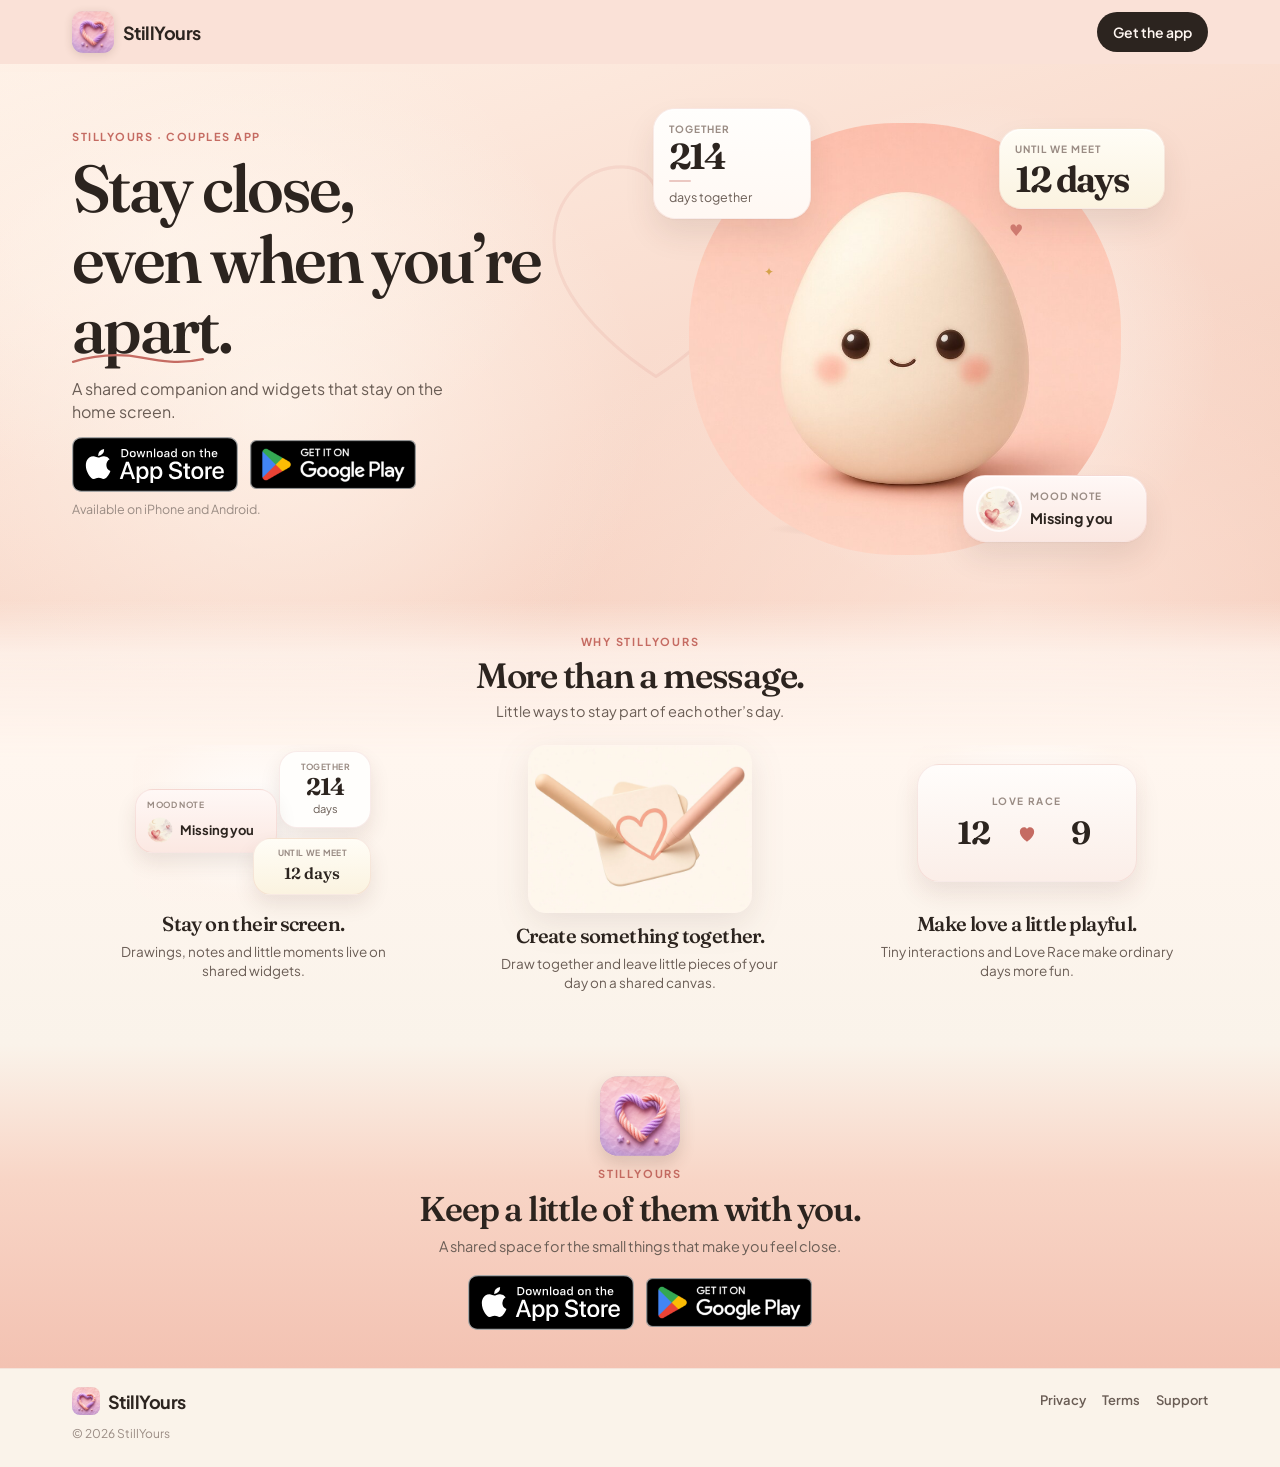
==== commit 4e043a56: "Finalize StillYours landing page Co-authored-by: Cursor <cursoragent@cursor.com>" ====
--- a/index.html
+++ b/index.html
@@ -267,31 +267,20 @@
             </article>
 
             <article class="why-item">
-              <div class="why-visual why-visual--pet" aria-hidden="true">
-                <div class="pet-stage">
+              <div class="why-visual why-visual--share" aria-hidden="true">
+                <div class="share-art why-float-c">
                   <img
-                    class="pet-egg"
-                    src="./assets/visual/svg/companion-egg.svg"
+                    class="share-art-img"
+                    src="./assets/visual/generated/shared-canvas-couple.webp"
                     alt=""
-                    width="56"
-                    height="68"
+                    width="1152"
+                    height="864"
+                    decoding="async"
                   />
-                  <span class="pet-dots" aria-hidden="true"></span>
-                  <div class="pet-grown-wrap">
-                    <img
-                      class="pet-grown why-float-c"
-                      src="./assets/visual/companion-mascot.jpg"
-                      alt=""
-                      width="112"
-                      height="112"
-                    />
-                    <span class="pet-spark">✦</span>
-                    <span class="pet-heart">♥</span>
-                  </div>
                 </div>
               </div>
-              <h3>Raise something together.</h3>
-              <p>Care for one shared companion, from egg to daily routine.</p>
+              <h3>Create something together.</h3>
+              <p>Draw together and leave little pieces of your day on a shared canvas.</p>
             </article>
 
             <article class="why-item">
@@ -322,24 +311,14 @@
       <section class="close-cta" id="get-the-app" aria-labelledby="close-heading">
         <div class="shell close-inner">
           <div class="close-sign" aria-hidden="true">
-            <span class="close-heart">♥</span>
             <img
-              class="close-mascot"
-              src="./assets/visual/companion-mascot.jpg"
+              class="close-icon"
+              src="./assets/brand/app-icon-192.png"
               alt=""
-              width="180"
-              height="180"
+              width="84"
+              height="84"
+              decoding="async"
             />
-            <span class="close-spark">✦</span>
-            <span class="close-note">
-              <img
-                src="./assets/visual/mood-missing-you.webp"
-                alt=""
-                width="20"
-                height="20"
-              />
-              Missing you
-            </span>
           </div>
           <p class="close-eyebrow">StillYours</p>
           <h2 id="close-heading">Keep a little of them with you.</h2>
--- a/styles.css
+++ b/styles.css
@@ -1110,78 +1110,42 @@
   color: var(--ink);
 }
 
-.pet-stage {
-  display: flex;
-  align-items: center;
-  justify-content: center;
-  gap: 8px;
-  width: 220px;
-  height: 132px;
-}
-
-.pet-egg {
-  width: 54px;
-  height: auto;
-  flex: 0 0 auto;
-  filter: drop-shadow(0 8px 10px rgba(var(--shadow-ink), 0.12));
-}
-
-.pet-dots {
-  width: 28px;
-  height: 2px;
-  flex: 0 0 auto;
-  border-radius: 2px;
-  background: repeating-linear-gradient(
-    90deg,
-    rgba(197, 107, 98, 0.4) 0 3px,
-    transparent 3px 6px
+.why-visual--share {
+  height: 150px;
+  overflow: visible;
+  background: none;
+  box-shadow: none;
+}
+
+.share-art {
+  position: relative;
+  width: 200px;
+  display: grid;
+  place-items: center;
+}
+
+.share-art::before {
+  content: "";
+  position: absolute;
+  inset: 16% 10%;
+  border-radius: 50%;
+  background: radial-gradient(
+    circle,
+    rgba(246, 196, 179, 0.42) 0%,
+    rgba(246, 196, 179, 0) 72%
   );
-}
-
-.pet-grown-wrap {
-  position: relative;
-  flex: 0 0 auto;
-}
-
-.pet-grown-wrap::before {
-  content: "";
-  position: absolute;
-  inset: 6px;
-  border-radius: 50%;
-  background: #f6c4b3;
-  z-index: 0;
-}
-
-.pet-grown {
+  pointer-events: none;
+}
+
+.share-art-img {
   position: relative;
   z-index: 1;
-  width: 112px;
-  height: 112px;
-  object-fit: cover;
-  border-radius: 50%;
-  box-shadow: 0 12px 22px rgba(var(--shadow-ink), 0.14);
-}
-
-.pet-spark,
-.pet-heart {
-  position: absolute;
-  color: var(--coral);
-  line-height: 1;
-  pointer-events: none;
-}
-
-.pet-spark {
-  top: 6px;
-  right: 2px;
-  font-size: 9px;
-  opacity: 0.7;
-}
-
-.pet-heart {
-  left: -4px;
-  bottom: 18px;
-  font-size: 10px;
-  opacity: 0.55;
+  width: 100%;
+  height: auto;
+  aspect-ratio: 4 / 3;
+  object-fit: contain;
+  border-radius: 18px;
+  filter: drop-shadow(0 10px 16px rgba(var(--shadow-ink), 0.1));
 }
 
 .race-card {
@@ -1303,14 +1267,12 @@
     bottom: 2px;
   }
 
-  .pet-stage {
-    width: 228px;
-    height: 148px;
-  }
-
-  .pet-grown {
-    width: 118px;
-    height: 118px;
+  .why-visual--share {
+    height: 168px;
+  }
+
+  .share-art {
+    width: 224px;
   }
 
   .why-item h3 {
@@ -1340,67 +1302,34 @@
 
 .close-sign {
   position: relative;
-  width: 168px;
-  height: 104px;
-  margin: 0 auto 8px;
-}
-
-.close-mascot {
-  position: absolute;
-  left: 50%;
-  top: 52%;
-  width: 84px;
-  height: 84px;
+  width: fit-content;
+  margin: 0 auto 10px;
+  display: grid;
+  place-items: center;
+}
+
+.close-sign::before {
+  content: "";
+  position: absolute;
+  inset: -10px;
+  border-radius: 50%;
+  background: radial-gradient(
+    circle,
+    rgba(255, 248, 241, 0.55) 0%,
+    rgba(255, 248, 241, 0) 70%
+  );
+  pointer-events: none;
+}
+
+.close-icon {
+  position: relative;
+  z-index: 1;
+  width: 70px;
+  height: 70px;
   object-fit: cover;
-  border-radius: 50%;
-  transform: translate(-50%, -50%);
-  box-shadow: 0 10px 18px rgba(var(--shadow-ink), 0.12);
-  animation: close-bob 6.2s ease-in-out infinite;
-}
-
-.close-heart {
-  position: absolute;
-  left: 14px;
-  top: 16px;
-  color: var(--coral);
-  font-size: 13px;
-  line-height: 1;
-  animation: close-drift 7.4s ease-in-out infinite;
-}
-
-.close-spark {
-  position: absolute;
-  right: 22px;
-  top: 10px;
-  color: #d4a24a;
-  font-size: 10px;
-  line-height: 1;
-  animation: close-twinkle 4.6s ease-in-out infinite;
-}
-
-.close-note {
-  position: absolute;
-  right: -18px;
-  bottom: 6px;
-  display: inline-flex;
-  align-items: center;
-  gap: 6px;
-  padding: 5px 9px 5px 6px;
-  border-radius: 999px;
-  background: #fff8f6;
-  border: 1px solid var(--line);
-  box-shadow: 0 8px 16px rgba(var(--shadow-ink), 0.1);
-  font-size: 11px;
-  font-weight: 700;
-  white-space: nowrap;
-  color: var(--ink);
-}
-
-.close-note img {
-  width: 18px;
-  height: 18px;
-  border-radius: 50%;
-  object-fit: cover;
+  border-radius: 16px;
+  box-shadow: 0 8px 16px rgba(var(--shadow-ink), 0.16);
+  animation: close-bob 7.2s ease-in-out infinite;
 }
 
 .close-eyebrow {
@@ -1437,16 +1366,6 @@
 @keyframes close-bob {
   0%,
   100% {
-    transform: translate(-50%, -50%);
-  }
-  50% {
-    transform: translate(-50%, calc(-50% - 2px));
-  }
-}
-
-@keyframes close-drift {
-  0%,
-  100% {
     transform: translateY(0);
   }
   50% {
@@ -1454,20 +1373,8 @@
   }
 }
 
-@keyframes close-twinkle {
-  0%,
-  100% {
-    opacity: 0.35;
-  }
-  50% {
-    opacity: 0.9;
-  }
-}
-
 @media (prefers-reduced-motion: reduce) {
-  .close-mascot,
-  .close-heart,
-  .close-spark {
+  .close-icon {
     animation: none;
   }
 }
@@ -1477,10 +1384,6 @@
     flex-direction: column;
     align-items: flex-start;
   }
-
-  .close-note {
-    right: -8px;
-  }
 }
 
 @media (min-width: 800px) {
@@ -1488,14 +1391,10 @@
     padding: 32px 0 38px;
   }
 
-  .close-sign {
-    width: 180px;
-    height: 112px;
-  }
-
-  .close-mascot {
-    width: 92px;
-    height: 92px;
+  .close-icon {
+    width: 80px;
+    height: 80px;
+    border-radius: 18px;
   }
 
   .close-lead {
